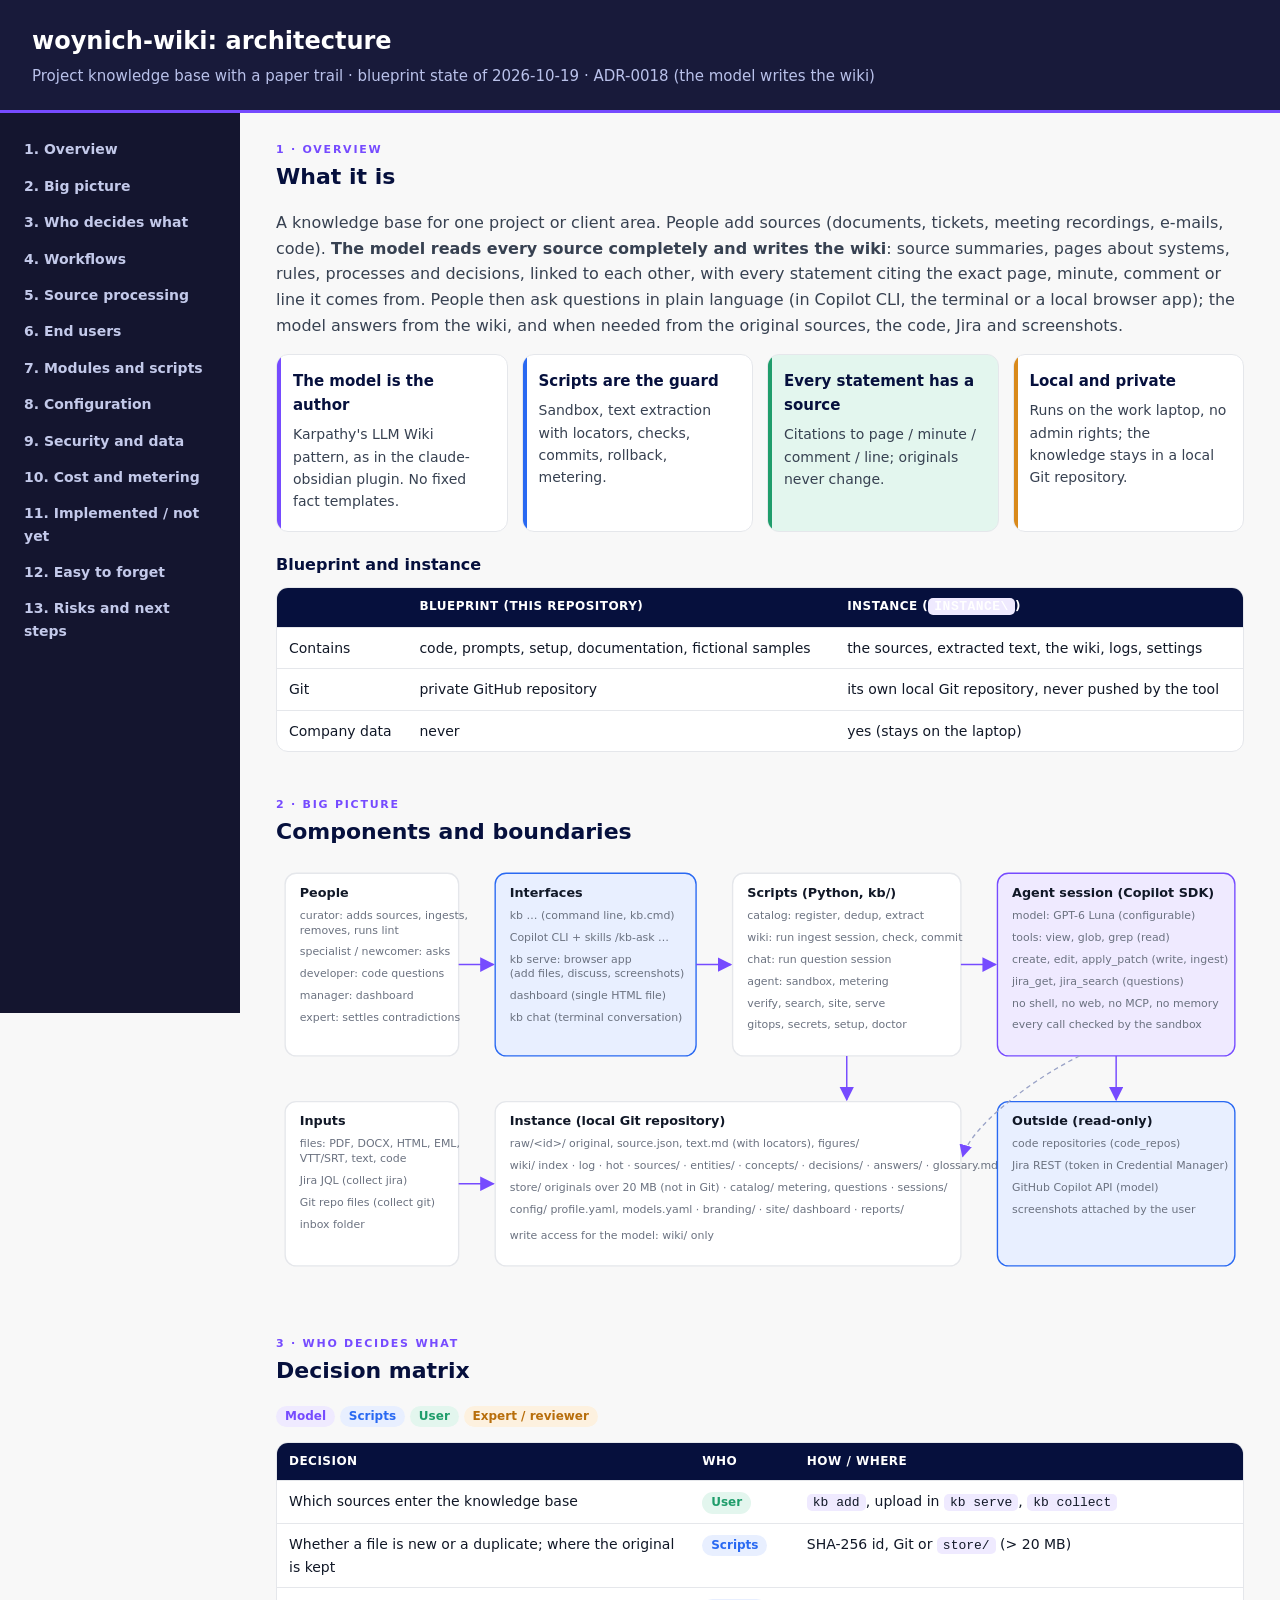
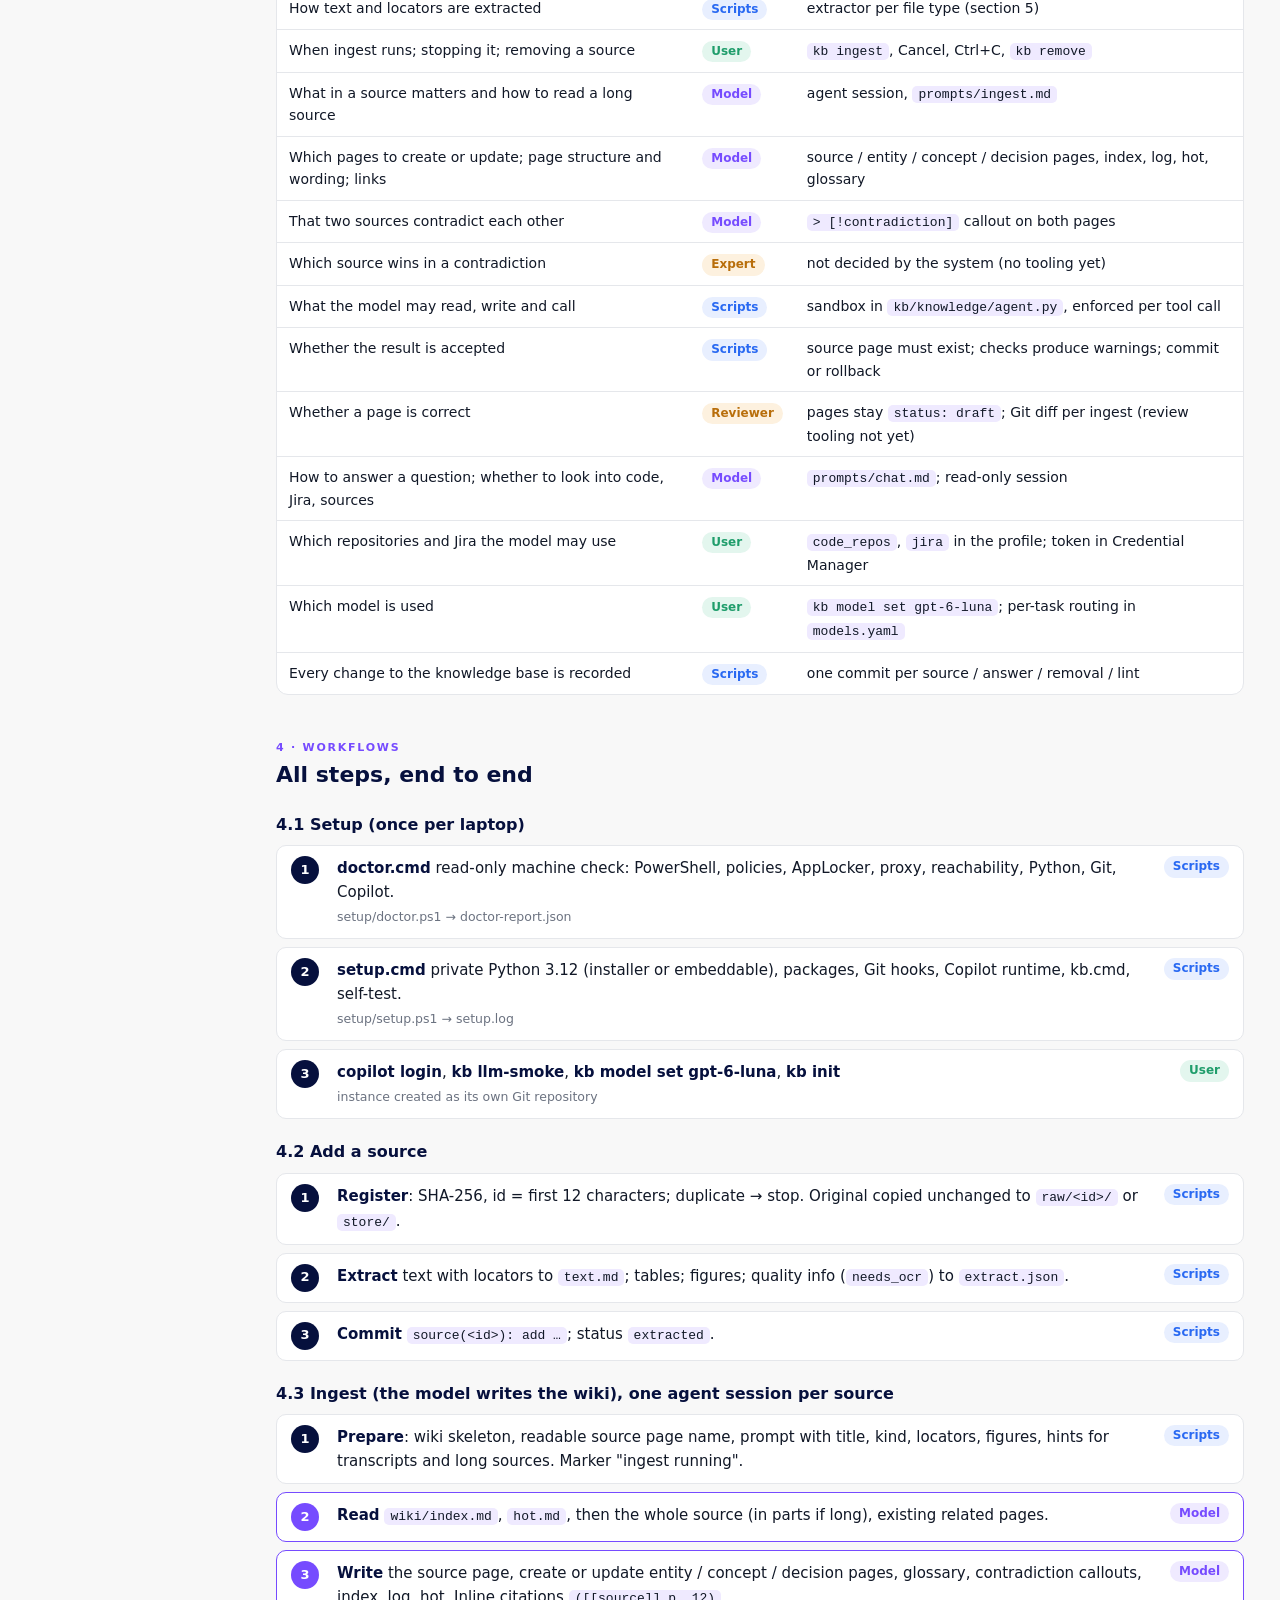
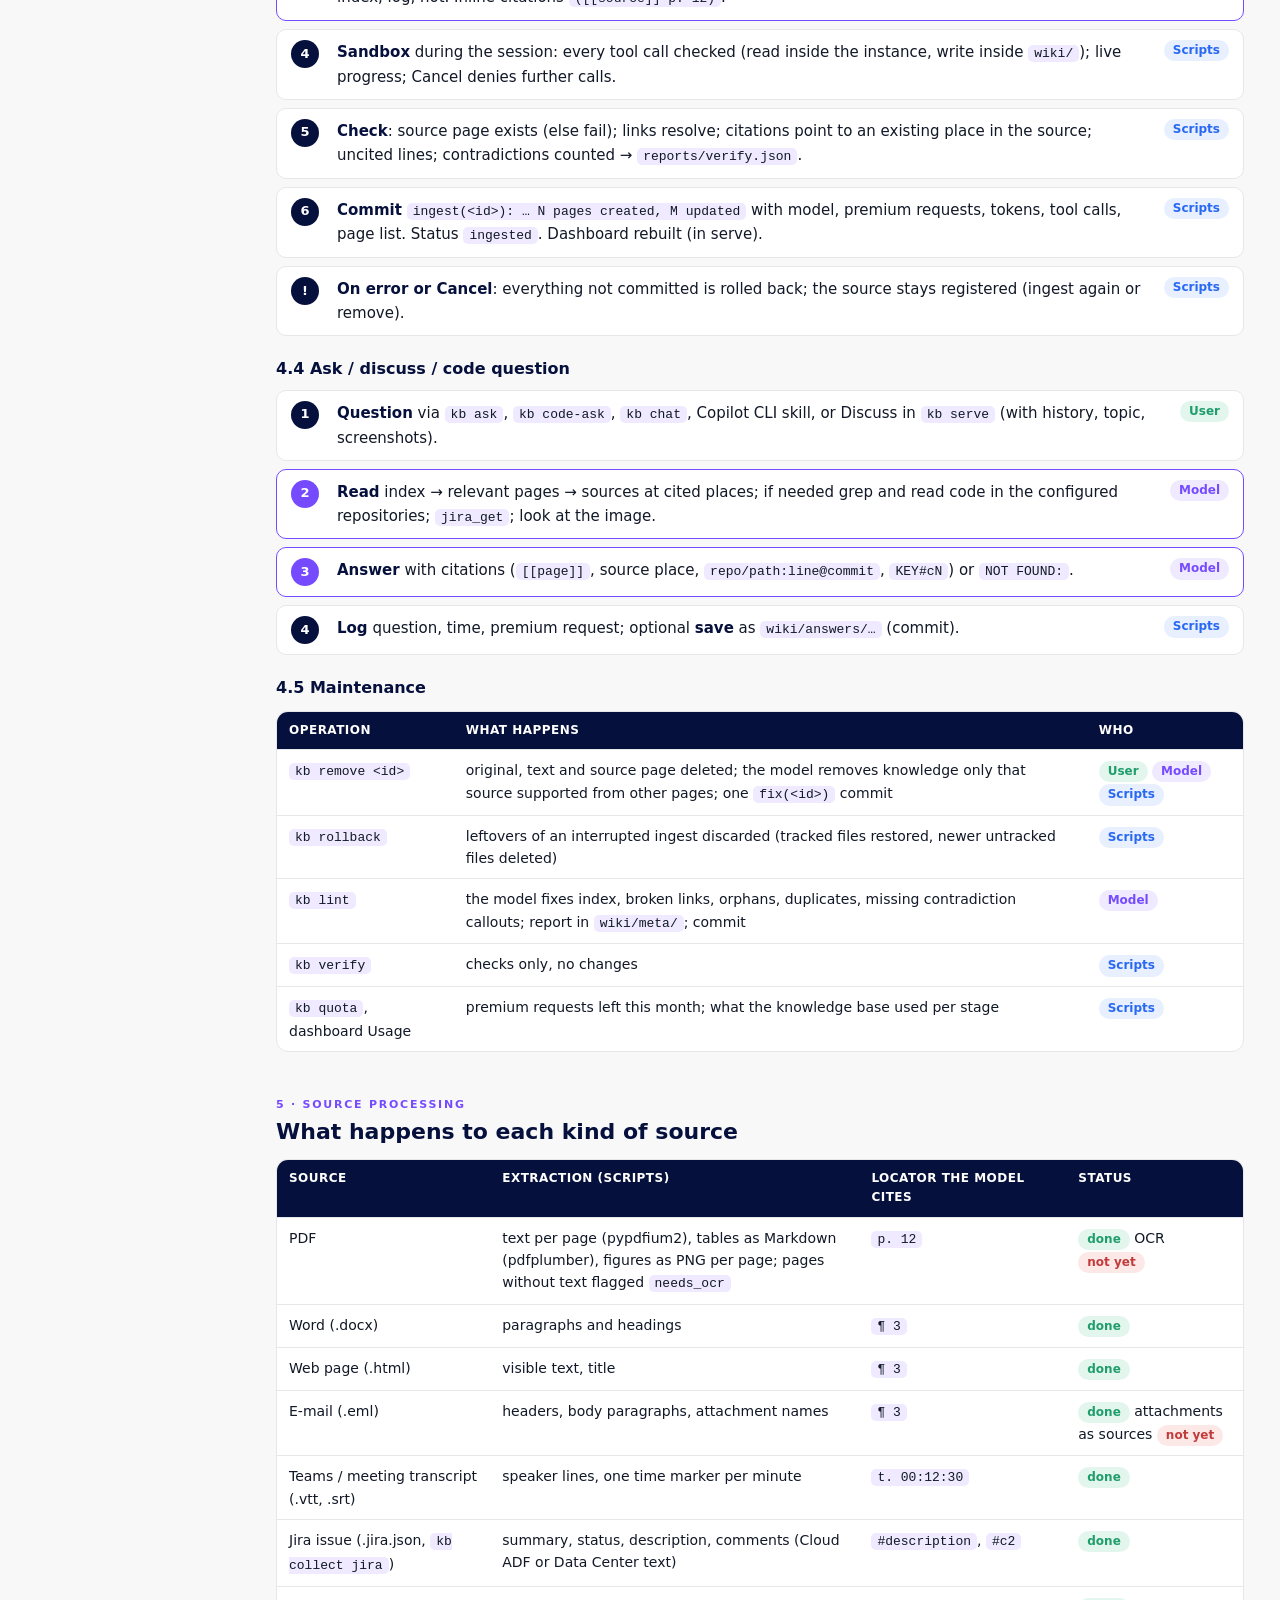
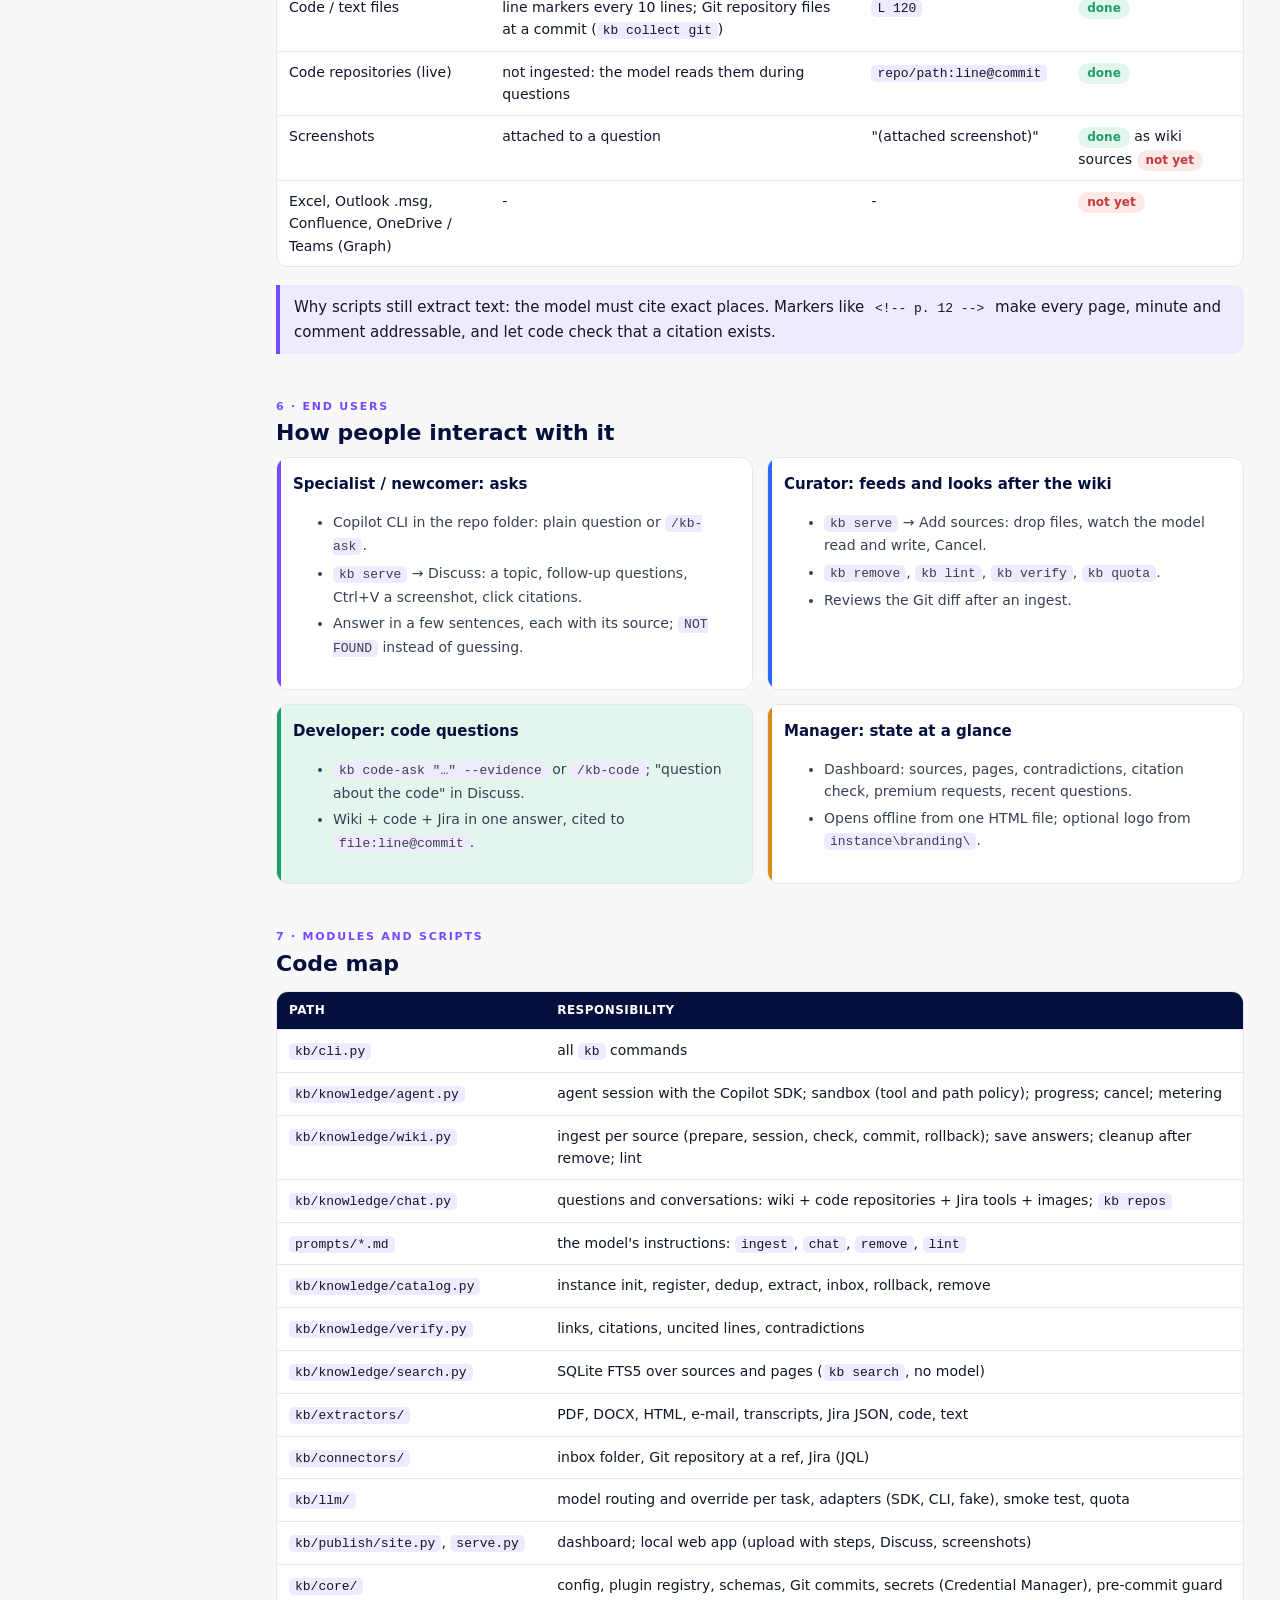
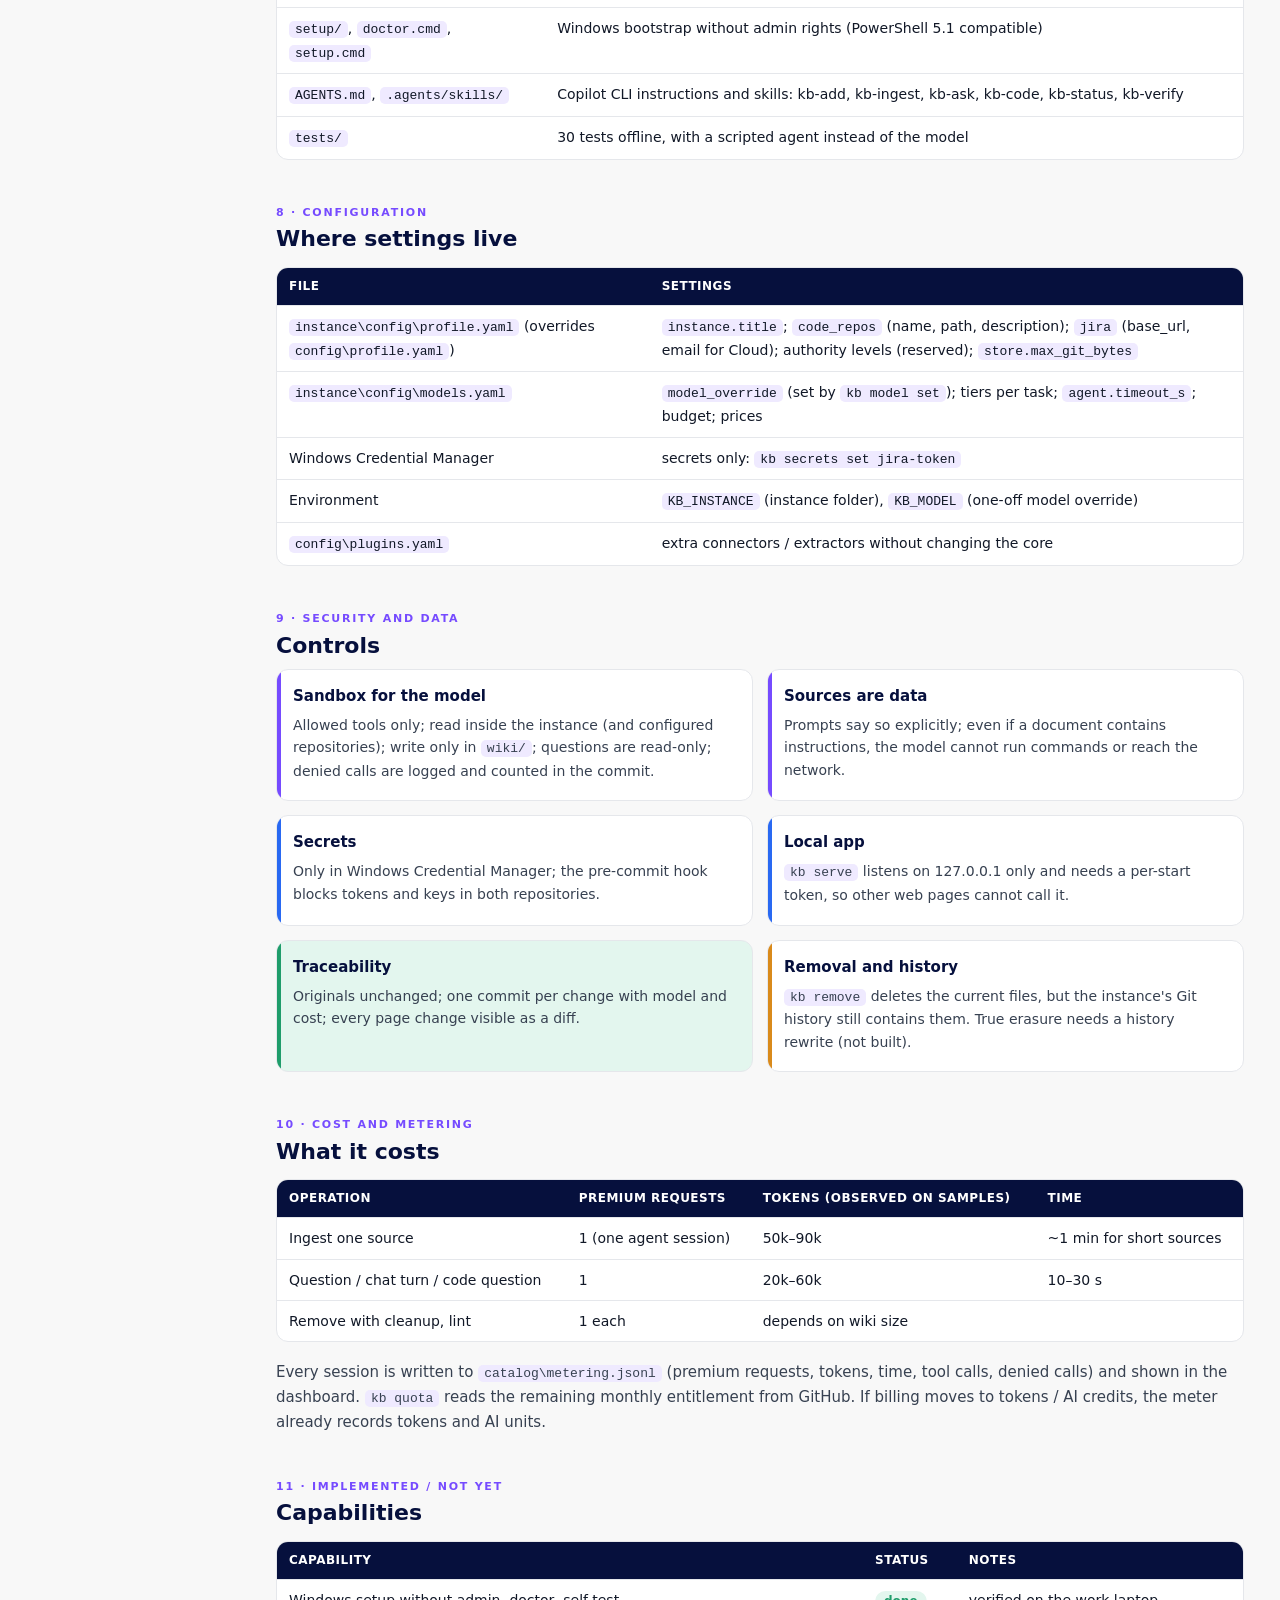
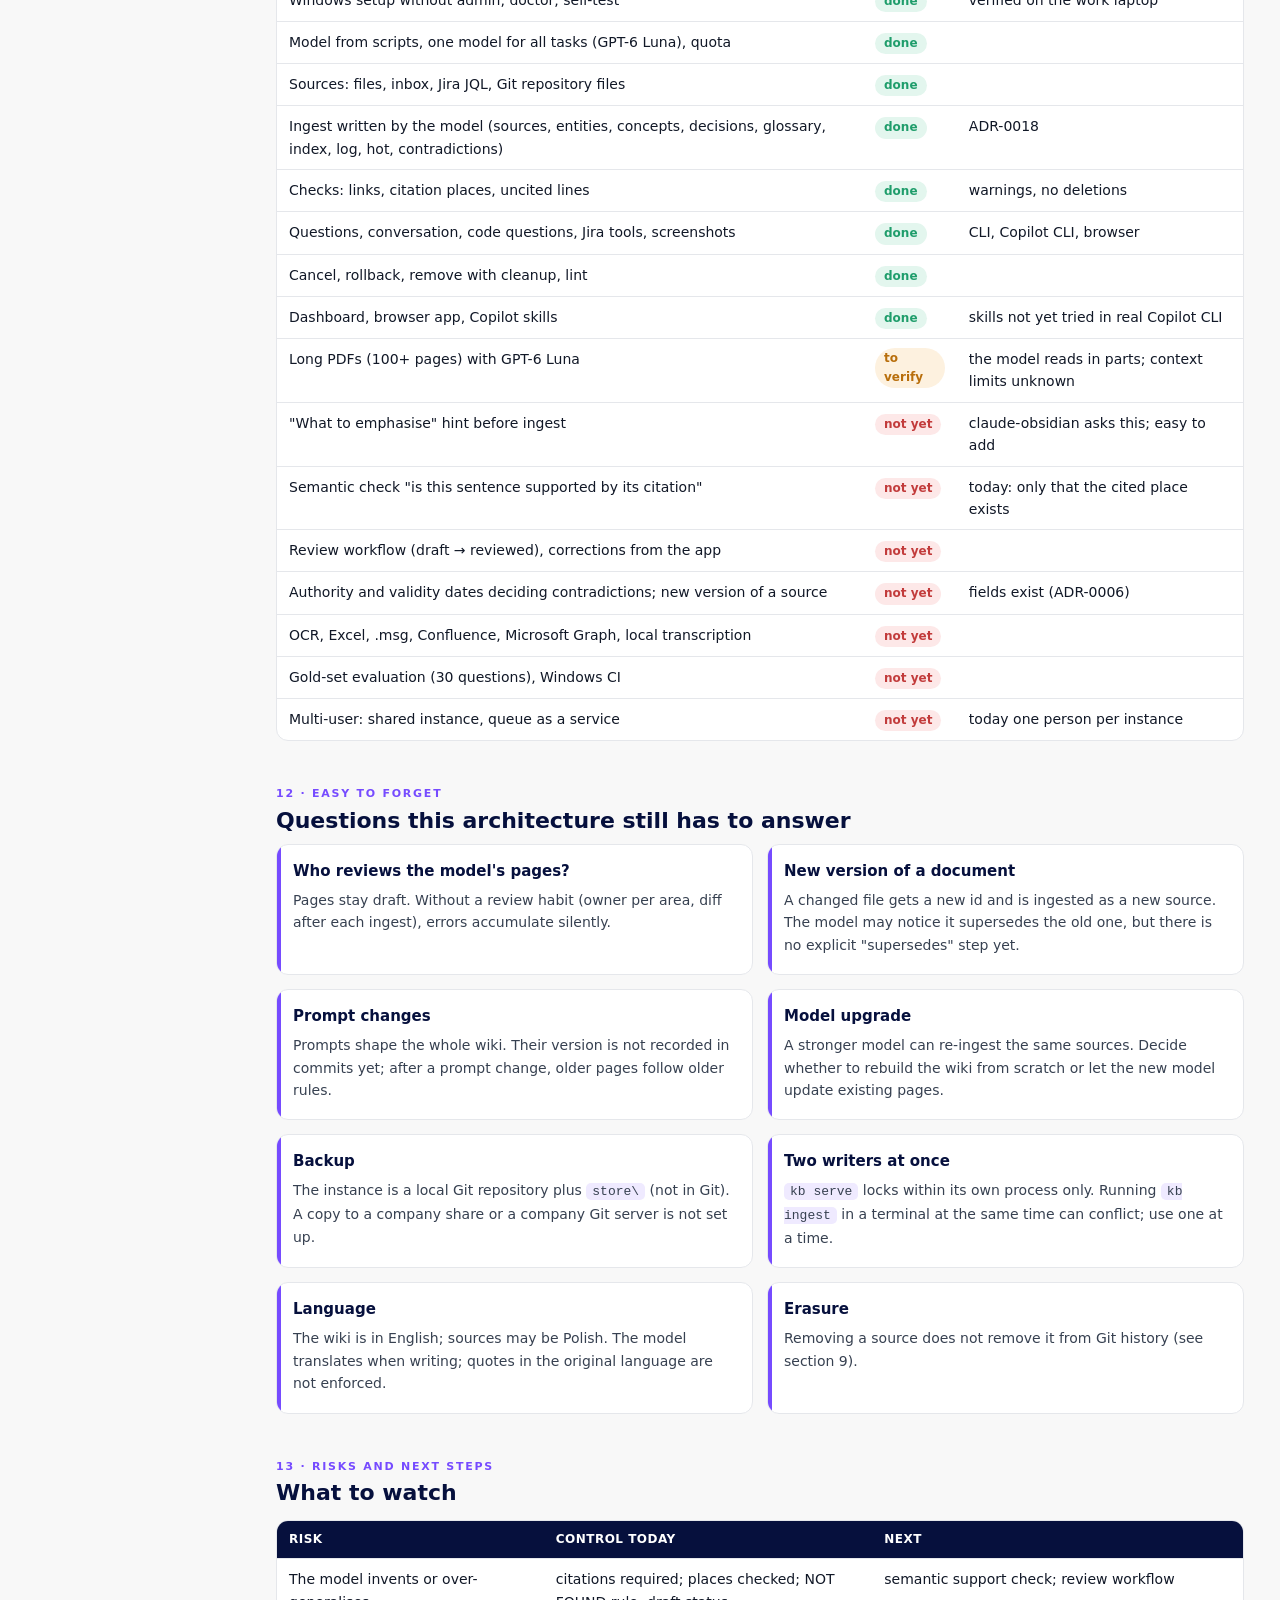
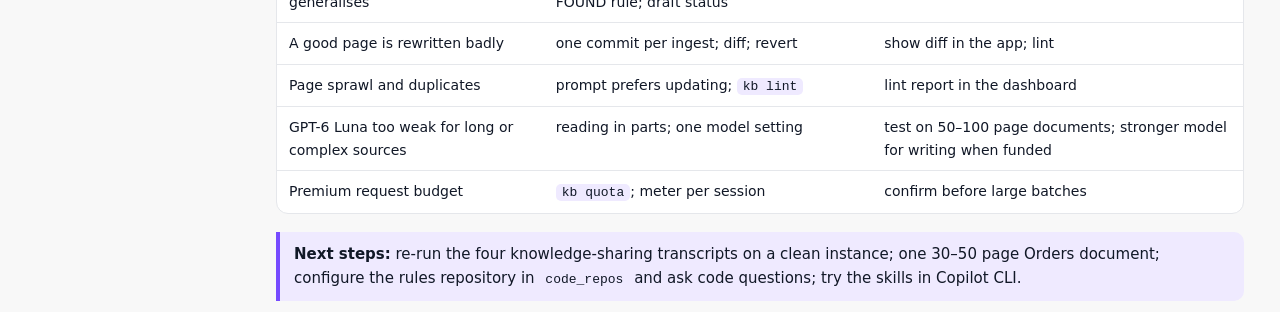
==== docs/architecture.html @ 1004e090 "docs: architecture as HTML (who decides what, workflows, source processing, modules, config, securit" ====
<!doctype html>
<html lang="en">
<head>
<meta charset="utf-8">
<meta name="viewport" content="width=device-width, initial-scale=1">
<title>woynich-wiki architecture</title>
<style>
:root{--navy:#06103d;--navy2:#181a3a;--navy3:#14152f;--blue:#2969f2;--vio:#764bff;--vio-soft:#efeaff;--blue-soft:#e8efff;
  --bg:#f8f8f8;--card:#fff;--ink:#111827;--ink2:#374151;--mute:#6b7280;--line:#e5e7eb;--ok:#1f9d6b;--ok-soft:#e3f6ee;--warn:#b86e0b;--warn-soft:#fdf1df;--bad:#c23b3b;--bad-soft:#fde8e8}
@media (prefers-color-scheme:dark){:root{--bg:#0d0f24;--card:#14152f;--ink:#eef0fa;--ink2:#d6dcf7;--mute:#9aa3c7;--line:#262949;--vio-soft:rgba(118,75,255,.18);--blue-soft:rgba(41,105,242,.18);--ok-soft:rgba(31,157,107,.18);--warn-soft:rgba(217,138,27,.18);--bad-soft:rgba(194,59,59,.2)}}
*{box-sizing:border-box}
body{margin:0;background:var(--bg);color:var(--ink);font:15px/1.6 'Red Hat Display',system-ui,'Segoe UI',sans-serif}
header{background:var(--navy2);color:#fff;padding:22px 32px;border-bottom:3px solid var(--vio)}
header h1{margin:0;font-size:24px;font-weight:800}header p{margin:4px 0 0;color:#b9c1ea}
.wrap{display:grid;grid-template-columns:240px 1fr}
nav{background:var(--navy3);padding:18px 12px;position:sticky;top:0;height:100vh;overflow:auto}
nav a{display:block;color:#c3c9ea;text-decoration:none;padding:7px 12px;border-radius:8px;font-weight:600;font-size:14px}
nav a:hover{background:rgba(255,255,255,.07);color:#fff}
main{padding:28px 36px;max-width:1150px}
section{margin-bottom:44px}
h2{font-size:22px;color:var(--navy);margin:0 0 6px;font-weight:800}
@media (prefers-color-scheme:dark){h2,h3{color:#fff}}
h3{font-size:16px;color:var(--navy);margin:20px 0 8px}
.kicker{font-size:11px;font-weight:700;letter-spacing:.16em;text-transform:uppercase;color:var(--vio)}
p,li{color:var(--ink2)}
.lead{font-size:16px}
table{width:100%;border-collapse:separate;border-spacing:0;background:var(--card);border:1px solid var(--line);border-radius:12px;overflow:hidden;margin:10px 0 18px}
th,td{text-align:left;padding:9px 12px;border-bottom:1px solid var(--line);font-size:14px;vertical-align:top}
th{background:var(--navy);color:#fff;font-size:12px;letter-spacing:.04em;text-transform:uppercase}
tr:last-child td{border-bottom:0}
code{background:var(--vio-soft);padding:1px 6px;border-radius:5px;font-size:13px}
.grid{display:grid;gap:14px}.g2{grid-template-columns:1fr 1fr}.g3{grid-template-columns:repeat(3,1fr)}.g4{grid-template-columns:repeat(4,1fr)}
.card{background:var(--card);border:1px solid var(--line);border-radius:12px;padding:14px 16px;position:relative;overflow:hidden}
.card::before{content:"";position:absolute;left:0;top:0;bottom:0;width:4px;background:var(--vio)}
.card.blue::before{background:var(--blue)}.card.ok::before{background:var(--ok)}.card.warn::before{background:#d98a1b}
.card h4{margin:0 0 6px;font-size:15px;color:var(--navy)}@media (prefers-color-scheme:dark){.card h4{color:#fff}}
.card p,.card li{font-size:14px;margin:4px 0}
.pill{display:inline-block;padding:1px 9px;border-radius:999px;font-size:12px;font-weight:700}
.ok{background:var(--ok-soft);color:var(--ok)}.part{background:var(--warn-soft);color:var(--warn)}.no{background:var(--bad-soft);color:var(--bad)}
.who{display:inline-block;padding:1px 9px;border-radius:999px;font-size:12px;font-weight:700}
.m{background:var(--vio-soft);color:var(--vio)}.s{background:var(--blue-soft);color:var(--blue)}.u{background:var(--ok-soft);color:var(--ok)}.e{background:var(--warn-soft);color:var(--warn)}
.flow{display:flex;flex-direction:column;gap:8px}
.step{display:grid;grid-template-columns:34px 1fr auto;gap:12px;align-items:start;background:var(--card);border:1px solid var(--line);border-radius:10px;padding:10px 14px}
.step .n{width:28px;height:28px;border-radius:50%;background:var(--navy);color:#fff;display:grid;place-items:center;font-weight:800;font-size:13px}
.step.ai .n{background:var(--vio)}.step.ai{border-color:var(--vio)}.step b{color:var(--navy)}@media (prefers-color-scheme:dark){.step b{color:#fff}}
.step small{color:var(--mute)}
svg text{font-family:inherit}
.note{border-left:4px solid var(--vio);background:var(--vio-soft);padding:10px 14px;border-radius:0 10px 10px 0;margin:12px 0}
.warnbox{border-left:4px solid #d98a1b;background:var(--warn-soft);padding:10px 14px;border-radius:0 10px 10px 0;margin:12px 0}
@media (max-width:900px){.wrap{grid-template-columns:1fr}nav{position:static;height:auto;display:flex;flex-wrap:wrap}.g2,.g3,.g4{grid-template-columns:1fr}main{padding:20px 16px}}
</style>
</head>
<body>
<header><h1>woynich-wiki: architecture</h1><p>Project knowledge base with a paper trail · blueprint state of 2026-10-19 · ADR-0018 (the model writes the wiki)</p></header>
<div class="wrap">
<nav>
<a href="#overview">1. Overview</a><a href="#picture">2. Big picture</a><a href="#decisions">3. Who decides what</a>
<a href="#workflows">4. Workflows</a><a href="#sources">5. Source processing</a><a href="#users">6. End users</a>
<a href="#modules">7. Modules and scripts</a><a href="#config">8. Configuration</a><a href="#security">9. Security and data</a>
<a href="#cost">10. Cost and metering</a><a href="#status">11. Implemented / not yet</a><a href="#forgotten">12. Easy to forget</a>
<a href="#risks">13. Risks and next steps</a>
</nav>
<main>

<section id="overview">
<div class="kicker">1 · Overview</div>
<h2>What it is</h2>
<p class="lead">A knowledge base for one project or client area. People add sources (documents, tickets, meeting
recordings, e-mails, code). <b>The model reads every source completely and writes the wiki</b>: source summaries,
pages about systems, rules, processes and decisions, linked to each other, with every statement citing the exact page,
minute, comment or line it comes from. People then ask questions in plain language (in Copilot CLI, the terminal or a
local browser app); the model answers from the wiki, and when needed from the original sources, the code, Jira and
screenshots.</p>
<div class="grid g4">
<div class="card"><h4>The model is the author</h4><p>Karpathy's LLM Wiki pattern, as in the claude-obsidian plugin. No fixed fact templates.</p></div>
<div class="card blue"><h4>Scripts are the guard</h4><p>Sandbox, text extraction with locators, checks, commits, rollback, metering.</p></div>
<div class="card ok"><h4>Every statement has a source</h4><p>Citations to page / minute / comment / line; originals never change.</p></div>
<div class="card warn"><h4>Local and private</h4><p>Runs on the work laptop, no admin rights; the knowledge stays in a local Git repository.</p></div>
</div>
<h3>Blueprint and instance</h3>
<table><tr><th></th><th>Blueprint (this repository)</th><th>Instance (<code>instance\</code>)</th></tr>
<tr><td>Contains</td><td>code, prompts, setup, documentation, fictional samples</td><td>the sources, extracted text, the wiki, logs, settings</td></tr>
<tr><td>Git</td><td>private GitHub repository</td><td>its own local Git repository, never pushed by the tool</td></tr>
<tr><td>Company data</td><td>never</td><td>yes (stays on the laptop)</td></tr></table>
</section>

<section id="picture">
<div class="kicker">2 · Big picture</div>
<h2>Components and boundaries</h2>
<svg viewBox="0 0 1060 470" width="100%" role="img" aria-label="Architecture diagram">
<defs><marker id="ar" markerWidth="10" markerHeight="10" refX="9" refY="5" orient="auto"><path d="M0,0 L10,5 L0,10 z" fill="#764bff"/></marker></defs>
<style>.bx{fill:var(--card);stroke:var(--line);stroke-width:1.5}.hd{font-weight:800;font-size:14px;fill:var(--ink)}.tx{font-size:12px;fill:var(--mute)}
.vb{fill:var(--vio-soft);stroke:#764bff;stroke-width:1.5}.nb{fill:var(--blue-soft);stroke:#2969f2;stroke-width:1.5}.ln{stroke:#764bff;stroke-width:1.6;fill:none;marker-end:url(#ar)}.dl{stroke:#9aa3c7;stroke-width:1.4;stroke-dasharray:5 4;fill:none;marker-end:url(#ar)}</style>
<rect class="bx" x="10" y="20" width="190" height="200" rx="12"/><text class="hd" x="26" y="46">People</text>
<text class="tx" x="26" y="70">curator: adds sources, ingests,</text><text class="tx" x="26" y="86">removes, runs lint</text>
<text class="tx" x="26" y="110">specialist / newcomer: asks</text><text class="tx" x="26" y="134">developer: code questions</text>
<text class="tx" x="26" y="158">manager: dashboard</text><text class="tx" x="26" y="182">expert: settles contradictions</text>
<rect class="nb" x="240" y="20" width="220" height="200" rx="12"/><text class="hd" x="256" y="46">Interfaces</text>
<text class="tx" x="256" y="70">kb … (command line, kb.cmd)</text><text class="tx" x="256" y="94">Copilot CLI + skills /kb-ask …</text>
<text class="tx" x="256" y="118">kb serve: browser app</text><text class="tx" x="256" y="134">  (add files, discuss, screenshots)</text>
<text class="tx" x="256" y="158">dashboard (single HTML file)</text><text class="tx" x="256" y="182">kb chat (terminal conversation)</text>
<rect class="bx" x="500" y="20" width="250" height="200" rx="12"/><text class="hd" x="516" y="46">Scripts (Python, kb/)</text>
<text class="tx" x="516" y="70">catalog: register, dedup, extract</text><text class="tx" x="516" y="94">wiki: run ingest session, check, commit</text>
<text class="tx" x="516" y="118">chat: run question session</text><text class="tx" x="516" y="142">agent: sandbox, metering</text>
<text class="tx" x="516" y="166">verify, search, site, serve</text><text class="tx" x="516" y="190">gitops, secrets, setup, doctor</text>
<rect class="vb" x="790" y="20" width="260" height="200" rx="12"/><text class="hd" x="806" y="46">Agent session (Copilot SDK)</text>
<text class="tx" x="806" y="70">model: GPT-6 Luna (configurable)</text><text class="tx" x="806" y="94">tools: view, glob, grep (read)</text>
<text class="tx" x="806" y="118">create, edit, apply_patch (write, ingest)</text><text class="tx" x="806" y="142">jira_get, jira_search (questions)</text>
<text class="tx" x="806" y="166">no shell, no web, no MCP, no memory</text><text class="tx" x="806" y="190">every call checked by the sandbox</text>
<rect class="bx" x="240" y="270" width="510" height="180" rx="12"/><text class="hd" x="256" y="296">Instance (local Git repository)</text>
<text class="tx" x="256" y="320">raw/&lt;id&gt;/ original, source.json, text.md (with locators), figures/</text>
<text class="tx" x="256" y="344">wiki/ index · log · hot · sources/ · entities/ · concepts/ · decisions/ · answers/ · glossary.md</text>
<text class="tx" x="256" y="368">store/ originals over 20 MB (not in Git) · catalog/ metering, questions · sessions/</text>
<text class="tx" x="256" y="392">config/ profile.yaml, models.yaml · branding/ · site/ dashboard · reports/</text>
<text class="tx" x="256" y="420">write access for the model: wiki/ only</text>
<rect class="nb" x="790" y="270" width="260" height="180" rx="12"/><text class="hd" x="806" y="296">Outside (read-only)</text>
<text class="tx" x="806" y="320">code repositories (code_repos)</text><text class="tx" x="806" y="344">Jira REST (token in Credential Manager)</text>
<text class="tx" x="806" y="368">GitHub Copilot API (model)</text><text class="tx" x="806" y="392">screenshots attached by the user</text>
<rect class="bx" x="10" y="270" width="190" height="180" rx="12"/><text class="hd" x="26" y="296">Inputs</text>
<text class="tx" x="26" y="320">files: PDF, DOCX, HTML, EML,</text><text class="tx" x="26" y="336">VTT/SRT, text, code</text>
<text class="tx" x="26" y="360">Jira JQL (collect jira)</text><text class="tx" x="26" y="384">Git repo files (collect git)</text>
<text class="tx" x="26" y="408">inbox folder</text>
<path class="ln" d="M200 120 H238"/><path class="ln" d="M460 120 H498"/><path class="ln" d="M750 120 H788"/>
<path class="ln" d="M625 220 V268"/><path class="ln" d="M920 220 V268"/><path class="dl" d="M880 220 C 820 250, 760 300, 752 330"/>
<path class="ln" d="M200 360 H238"/>
</svg>
</section>

<section id="decisions">
<div class="kicker">3 · Who decides what</div>
<h2>Decision matrix</h2>
<p><span class="who m">Model</span> <span class="who s">Scripts</span> <span class="who u">User</span> <span class="who e">Expert / reviewer</span></p>
<table><tr><th>Decision</th><th>Who</th><th>How / where</th></tr>
<tr><td>Which sources enter the knowledge base</td><td><span class="who u">User</span></td><td><code>kb add</code>, upload in <code>kb serve</code>, <code>kb collect</code></td></tr>
<tr><td>Whether a file is new or a duplicate; where the original is kept</td><td><span class="who s">Scripts</span></td><td>SHA-256 id, Git or <code>store/</code> (&gt; 20 MB)</td></tr>
<tr><td>How text and locators are extracted</td><td><span class="who s">Scripts</span></td><td>extractor per file type (section 5)</td></tr>
<tr><td>When ingest runs; stopping it; removing a source</td><td><span class="who u">User</span></td><td><code>kb ingest</code>, Cancel, Ctrl+C, <code>kb remove</code></td></tr>
<tr><td>What in a source matters and how to read a long source</td><td><span class="who m">Model</span></td><td>agent session, <code>prompts/ingest.md</code></td></tr>
<tr><td>Which pages to create or update; page structure and wording; links</td><td><span class="who m">Model</span></td><td>source / entity / concept / decision pages, index, log, hot, glossary</td></tr>
<tr><td>That two sources contradict each other</td><td><span class="who m">Model</span></td><td><code>&gt; [!contradiction]</code> callout on both pages</td></tr>
<tr><td>Which source wins in a contradiction</td><td><span class="who e">Expert</span></td><td>not decided by the system (no tooling yet)</td></tr>
<tr><td>What the model may read, write and call</td><td><span class="who s">Scripts</span></td><td>sandbox in <code>kb/knowledge/agent.py</code>, enforced per tool call</td></tr>
<tr><td>Whether the result is accepted</td><td><span class="who s">Scripts</span></td><td>source page must exist; checks produce warnings; commit or rollback</td></tr>
<tr><td>Whether a page is correct</td><td><span class="who e">Reviewer</span></td><td>pages stay <code>status: draft</code>; Git diff per ingest (review tooling not yet)</td></tr>
<tr><td>How to answer a question; whether to look into code, Jira, sources</td><td><span class="who m">Model</span></td><td><code>prompts/chat.md</code>; read-only session</td></tr>
<tr><td>Which repositories and Jira the model may use</td><td><span class="who u">User</span></td><td><code>code_repos</code>, <code>jira</code> in the profile; token in Credential Manager</td></tr>
<tr><td>Which model is used</td><td><span class="who u">User</span></td><td><code>kb model set gpt-6-luna</code>; per-task routing in <code>models.yaml</code></td></tr>
<tr><td>Every change to the knowledge base is recorded</td><td><span class="who s">Scripts</span></td><td>one commit per source / answer / removal / lint</td></tr>
</table>
</section>

<section id="workflows">
<div class="kicker">4 · Workflows</div>
<h2>All steps, end to end</h2>
<h3>4.1 Setup (once per laptop)</h3>
<div class="flow">
<div class="step"><span class="n">1</span><div><b>doctor.cmd</b> read-only machine check: PowerShell, policies, AppLocker, proxy, reachability, Python, Git, Copilot.<br><small>setup/doctor.ps1 → doctor-report.json</small></div><span class="who s">Scripts</span></div>
<div class="step"><span class="n">2</span><div><b>setup.cmd</b> private Python 3.12 (installer or embeddable), packages, Git hooks, Copilot runtime, kb.cmd, self-test.<br><small>setup/setup.ps1 → setup.log</small></div><span class="who s">Scripts</span></div>
<div class="step"><span class="n">3</span><div><b>copilot login</b>, <b>kb llm-smoke</b>, <b>kb model set gpt-6-luna</b>, <b>kb init</b><br><small>instance created as its own Git repository</small></div><span class="who u">User</span></div>
</div>
<h3>4.2 Add a source</h3>
<div class="flow">
<div class="step"><span class="n">1</span><div><b>Register</b>: SHA-256, id = first 12 characters; duplicate → stop. Original copied unchanged to <code>raw/&lt;id&gt;/</code> or <code>store/</code>.</div><span class="who s">Scripts</span></div>
<div class="step"><span class="n">2</span><div><b>Extract</b> text with locators to <code>text.md</code>; tables; figures; quality info (<code>needs_ocr</code>) to <code>extract.json</code>.</div><span class="who s">Scripts</span></div>
<div class="step"><span class="n">3</span><div><b>Commit</b> <code>source(&lt;id&gt;): add …</code>; status <code>extracted</code>.</div><span class="who s">Scripts</span></div>
</div>
<h3>4.3 Ingest (the model writes the wiki), one agent session per source</h3>
<div class="flow">
<div class="step"><span class="n">1</span><div><b>Prepare</b>: wiki skeleton, readable source page name, prompt with title, kind, locators, figures, hints for transcripts and long sources. Marker "ingest running".</div><span class="who s">Scripts</span></div>
<div class="step ai"><span class="n">2</span><div><b>Read</b> <code>wiki/index.md</code>, <code>hot.md</code>, then the whole source (in parts if long), existing related pages.</div><span class="who m">Model</span></div>
<div class="step ai"><span class="n">3</span><div><b>Write</b> the source page, create or update entity / concept / decision pages, glossary, contradiction callouts, index, log, hot. Inline citations <code>([[source]] p. 12)</code>.</div><span class="who m">Model</span></div>
<div class="step"><span class="n">4</span><div><b>Sandbox</b> during the session: every tool call checked (read inside the instance, write inside <code>wiki/</code>); live progress; Cancel denies further calls.</div><span class="who s">Scripts</span></div>
<div class="step"><span class="n">5</span><div><b>Check</b>: source page exists (else fail); links resolve; citations point to an existing place in the source; uncited lines; contradictions counted → <code>reports/verify.json</code>.</div><span class="who s">Scripts</span></div>
<div class="step"><span class="n">6</span><div><b>Commit</b> <code>ingest(&lt;id&gt;): … N pages created, M updated</code> with model, premium requests, tokens, tool calls, page list. Status <code>ingested</code>. Dashboard rebuilt (in serve).</div><span class="who s">Scripts</span></div>
<div class="step"><span class="n">!</span><div><b>On error or Cancel</b>: everything not committed is rolled back; the source stays registered (ingest again or remove).</div><span class="who s">Scripts</span></div>
</div>
<h3>4.4 Ask / discuss / code question</h3>
<div class="flow">
<div class="step"><span class="n">1</span><div><b>Question</b> via <code>kb ask</code>, <code>kb code-ask</code>, <code>kb chat</code>, Copilot CLI skill, or Discuss in <code>kb serve</code> (with history, topic, screenshots).</div><span class="who u">User</span></div>
<div class="step ai"><span class="n">2</span><div><b>Read</b> index → relevant pages → sources at cited places; if needed grep and read code in the configured repositories; <code>jira_get</code>; look at the image.</div><span class="who m">Model</span></div>
<div class="step ai"><span class="n">3</span><div><b>Answer</b> with citations (<code>[[page]]</code>, source place, <code>repo/path:line@commit</code>, <code>KEY#cN</code>) or <code>NOT FOUND:</code>.</div><span class="who m">Model</span></div>
<div class="step"><span class="n">4</span><div><b>Log</b> question, time, premium request; optional <b>save</b> as <code>wiki/answers/…</code> (commit).</div><span class="who s">Scripts</span></div>
</div>
<h3>4.5 Maintenance</h3>
<table><tr><th>Operation</th><th>What happens</th><th>Who</th></tr>
<tr><td><code>kb remove &lt;id&gt;</code></td><td>original, text and source page deleted; the model removes knowledge only that source supported from other pages; one <code>fix(&lt;id&gt;)</code> commit</td><td><span class="who u">User</span> <span class="who m">Model</span> <span class="who s">Scripts</span></td></tr>
<tr><td><code>kb rollback</code></td><td>leftovers of an interrupted ingest discarded (tracked files restored, newer untracked files deleted)</td><td><span class="who s">Scripts</span></td></tr>
<tr><td><code>kb lint</code></td><td>the model fixes index, broken links, orphans, duplicates, missing contradiction callouts; report in <code>wiki/meta/</code>; commit</td><td><span class="who m">Model</span></td></tr>
<tr><td><code>kb verify</code></td><td>checks only, no changes</td><td><span class="who s">Scripts</span></td></tr>
<tr><td><code>kb quota</code>, dashboard Usage</td><td>premium requests left this month; what the knowledge base used per stage</td><td><span class="who s">Scripts</span></td></tr></table>
</section>

<section id="sources">
<div class="kicker">5 · Source processing</div>
<h2>What happens to each kind of source</h2>
<table><tr><th>Source</th><th>Extraction (scripts)</th><th>Locator the model cites</th><th>Status</th></tr>
<tr><td>PDF</td><td>text per page (pypdfium2), tables as Markdown (pdfplumber), figures as PNG per page; pages without text flagged <code>needs_ocr</code></td><td><code>p. 12</code></td><td><span class="pill ok">done</span> OCR <span class="pill no">not yet</span></td></tr>
<tr><td>Word (.docx)</td><td>paragraphs and headings</td><td><code>¶ 3</code></td><td><span class="pill ok">done</span></td></tr>
<tr><td>Web page (.html)</td><td>visible text, title</td><td><code>¶ 3</code></td><td><span class="pill ok">done</span></td></tr>
<tr><td>E-mail (.eml)</td><td>headers, body paragraphs, attachment names</td><td><code>¶ 3</code></td><td><span class="pill ok">done</span> attachments as sources <span class="pill no">not yet</span></td></tr>
<tr><td>Teams / meeting transcript (.vtt, .srt)</td><td>speaker lines, one time marker per minute</td><td><code>t. 00:12:30</code></td><td><span class="pill ok">done</span></td></tr>
<tr><td>Jira issue (.jira.json, <code>kb collect jira</code>)</td><td>summary, status, description, comments (Cloud ADF or Data Center text)</td><td><code>#description</code>, <code>#c2</code></td><td><span class="pill ok">done</span></td></tr>
<tr><td>Code / text files</td><td>line markers every 10 lines; Git repository files at a commit (<code>kb collect git</code>)</td><td><code>L 120</code></td><td><span class="pill ok">done</span></td></tr>
<tr><td>Code repositories (live)</td><td>not ingested: the model reads them during questions</td><td><code>repo/path:line@commit</code></td><td><span class="pill ok">done</span></td></tr>
<tr><td>Screenshots</td><td>attached to a question</td><td>"(attached screenshot)"</td><td><span class="pill ok">done</span> as wiki sources <span class="pill no">not yet</span></td></tr>
<tr><td>Excel, Outlook .msg, Confluence, OneDrive / Teams (Graph)</td><td>-</td><td>-</td><td><span class="pill no">not yet</span></td></tr></table>
<div class="note">Why scripts still extract text: the model must cite exact places. Markers like <code>&lt;!-- p. 12 --&gt;</code> make every page, minute and comment addressable, and let code check that a citation exists.</div>
</section>

<section id="users">
<div class="kicker">6 · End users</div>
<h2>How people interact with it</h2>
<div class="grid g2">
<div class="card"><h4>Specialist / newcomer: asks</h4><ul><li>Copilot CLI in the repo folder: plain question or <code>/kb-ask</code>.</li><li><code>kb serve</code> → Discuss: a topic, follow-up questions, Ctrl+V a screenshot, click citations.</li><li>Answer in a few sentences, each with its source; <code>NOT FOUND</code> instead of guessing.</li></ul></div>
<div class="card blue"><h4>Curator: feeds and looks after the wiki</h4><ul><li><code>kb serve</code> → Add sources: drop files, watch the model read and write, Cancel.</li><li><code>kb remove</code>, <code>kb lint</code>, <code>kb verify</code>, <code>kb quota</code>.</li><li>Reviews the Git diff after an ingest.</li></ul></div>
<div class="card ok"><h4>Developer: code questions</h4><ul><li><code>kb code-ask "…" --evidence</code> or <code>/kb-code</code>; "question about the code" in Discuss.</li><li>Wiki + code + Jira in one answer, cited to <code>file:line@commit</code>.</li></ul></div>
<div class="card warn"><h4>Manager: state at a glance</h4><ul><li>Dashboard: sources, pages, contradictions, citation check, premium requests, recent questions.</li><li>Opens offline from one HTML file; optional logo from <code>instance\branding\</code>.</li></ul></div>
</div>
</section>

<section id="modules">
<div class="kicker">7 · Modules and scripts</div>
<h2>Code map</h2>
<table><tr><th>Path</th><th>Responsibility</th></tr>
<tr><td><code>kb/cli.py</code></td><td>all <code>kb</code> commands</td></tr>
<tr><td><code>kb/knowledge/agent.py</code></td><td>agent session with the Copilot SDK; sandbox (tool and path policy); progress; cancel; metering</td></tr>
<tr><td><code>kb/knowledge/wiki.py</code></td><td>ingest per source (prepare, session, check, commit, rollback); save answers; cleanup after remove; lint</td></tr>
<tr><td><code>kb/knowledge/chat.py</code></td><td>questions and conversations: wiki + code repositories + Jira tools + images; <code>kb repos</code></td></tr>
<tr><td><code>prompts/*.md</code></td><td>the model's instructions: <code>ingest</code>, <code>chat</code>, <code>remove</code>, <code>lint</code></td></tr>
<tr><td><code>kb/knowledge/catalog.py</code></td><td>instance init, register, dedup, extract, inbox, rollback, remove</td></tr>
<tr><td><code>kb/knowledge/verify.py</code></td><td>links, citations, uncited lines, contradictions</td></tr>
<tr><td><code>kb/knowledge/search.py</code></td><td>SQLite FTS5 over sources and pages (<code>kb search</code>, no model)</td></tr>
<tr><td><code>kb/extractors/</code></td><td>PDF, DOCX, HTML, e-mail, transcripts, Jira JSON, code, text</td></tr>
<tr><td><code>kb/connectors/</code></td><td>inbox folder, Git repository at a ref, Jira (JQL)</td></tr>
<tr><td><code>kb/llm/</code></td><td>model routing and override per task, adapters (SDK, CLI, fake), smoke test, quota</td></tr>
<tr><td><code>kb/publish/site.py</code>, <code>serve.py</code></td><td>dashboard; local web app (upload with steps, Discuss, screenshots)</td></tr>
<tr><td><code>kb/core/</code></td><td>config, plugin registry, schemas, Git commits, secrets (Credential Manager), pre-commit guard</td></tr>
<tr><td><code>setup/</code>, <code>doctor.cmd</code>, <code>setup.cmd</code></td><td>Windows bootstrap without admin rights (PowerShell 5.1 compatible)</td></tr>
<tr><td><code>AGENTS.md</code>, <code>.agents/skills/</code></td><td>Copilot CLI instructions and skills: kb-add, kb-ingest, kb-ask, kb-code, kb-status, kb-verify</td></tr>
<tr><td><code>tests/</code></td><td>30 tests offline, with a scripted agent instead of the model</td></tr></table>
</section>

<section id="config">
<div class="kicker">8 · Configuration</div>
<h2>Where settings live</h2>
<table><tr><th>File</th><th>Settings</th></tr>
<tr><td><code>instance\config\profile.yaml</code> (overrides <code>config\profile.yaml</code>)</td><td><code>instance.title</code>; <code>code_repos</code> (name, path, description); <code>jira</code> (base_url, email for Cloud); authority levels (reserved); <code>store.max_git_bytes</code></td></tr>
<tr><td><code>instance\config\models.yaml</code></td><td><code>model_override</code> (set by <code>kb model set</code>); tiers per task; <code>agent.timeout_s</code>; budget; prices</td></tr>
<tr><td>Windows Credential Manager</td><td>secrets only: <code>kb secrets set jira-token</code></td></tr>
<tr><td>Environment</td><td><code>KB_INSTANCE</code> (instance folder), <code>KB_MODEL</code> (one-off model override)</td></tr>
<tr><td><code>config\plugins.yaml</code></td><td>extra connectors / extractors without changing the core</td></tr></table>
</section>

<section id="security">
<div class="kicker">9 · Security and data</div>
<h2>Controls</h2>
<div class="grid g2">
<div class="card"><h4>Sandbox for the model</h4><p>Allowed tools only; read inside the instance (and configured repositories); write only in <code>wiki/</code>; questions are read-only; denied calls are logged and counted in the commit.</p></div>
<div class="card"><h4>Sources are data</h4><p>Prompts say so explicitly; even if a document contains instructions, the model cannot run commands or reach the network.</p></div>
<div class="card blue"><h4>Secrets</h4><p>Only in Windows Credential Manager; the pre-commit hook blocks tokens and keys in both repositories.</p></div>
<div class="card blue"><h4>Local app</h4><p><code>kb serve</code> listens on 127.0.0.1 only and needs a per-start token, so other web pages cannot call it.</p></div>
<div class="card ok"><h4>Traceability</h4><p>Originals unchanged; one commit per change with model and cost; every page change visible as a diff.</p></div>
<div class="card warn"><h4>Removal and history</h4><p><code>kb remove</code> deletes the current files, but the instance's Git history still contains them. True erasure needs a history rewrite (not built).</p></div>
</div>
</section>

<section id="cost">
<div class="kicker">10 · Cost and metering</div>
<h2>What it costs</h2>
<table><tr><th>Operation</th><th>Premium requests</th><th>Tokens (observed on samples)</th><th>Time</th></tr>
<tr><td>Ingest one source</td><td>1 (one agent session)</td><td>50k–90k</td><td>~1 min for short sources</td></tr>
<tr><td>Question / chat turn / code question</td><td>1</td><td>20k–60k</td><td>10–30 s</td></tr>
<tr><td>Remove with cleanup, lint</td><td>1 each</td><td>depends on wiki size</td><td></td></tr></table>
<p>Every session is written to <code>catalog\metering.jsonl</code> (premium requests, tokens, time, tool calls, denied calls) and shown in the dashboard. <code>kb quota</code> reads the remaining monthly entitlement from GitHub. If billing moves to tokens / AI credits, the meter already records tokens and AI units.</p>
</section>

<section id="status">
<div class="kicker">11 · Implemented / not yet</div>
<h2>Capabilities</h2>
<table><tr><th>Capability</th><th>Status</th><th>Notes</th></tr>
<tr><td>Windows setup without admin, doctor, self-test</td><td><span class="pill ok">done</span></td><td>verified on the work laptop</td></tr>
<tr><td>Model from scripts, one model for all tasks (GPT-6 Luna), quota</td><td><span class="pill ok">done</span></td><td></td></tr>
<tr><td>Sources: files, inbox, Jira JQL, Git repository files</td><td><span class="pill ok">done</span></td><td></td></tr>
<tr><td>Ingest written by the model (sources, entities, concepts, decisions, glossary, index, log, hot, contradictions)</td><td><span class="pill ok">done</span></td><td>ADR-0018</td></tr>
<tr><td>Checks: links, citation places, uncited lines</td><td><span class="pill ok">done</span></td><td>warnings, no deletions</td></tr>
<tr><td>Questions, conversation, code questions, Jira tools, screenshots</td><td><span class="pill ok">done</span></td><td>CLI, Copilot CLI, browser</td></tr>
<tr><td>Cancel, rollback, remove with cleanup, lint</td><td><span class="pill ok">done</span></td><td></td></tr>
<tr><td>Dashboard, browser app, Copilot skills</td><td><span class="pill ok">done</span></td><td>skills not yet tried in real Copilot CLI</td></tr>
<tr><td>Long PDFs (100+ pages) with GPT-6 Luna</td><td><span class="pill part">to verify</span></td><td>the model reads in parts; context limits unknown</td></tr>
<tr><td>"What to emphasise" hint before ingest</td><td><span class="pill no">not yet</span></td><td>claude-obsidian asks this; easy to add</td></tr>
<tr><td>Semantic check "is this sentence supported by its citation"</td><td><span class="pill no">not yet</span></td><td>today: only that the cited place exists</td></tr>
<tr><td>Review workflow (draft → reviewed), corrections from the app</td><td><span class="pill no">not yet</span></td><td></td></tr>
<tr><td>Authority and validity dates deciding contradictions; new version of a source</td><td><span class="pill no">not yet</span></td><td>fields exist (ADR-0006)</td></tr>
<tr><td>OCR, Excel, .msg, Confluence, Microsoft Graph, local transcription</td><td><span class="pill no">not yet</span></td><td></td></tr>
<tr><td>Gold-set evaluation (30 questions), Windows CI</td><td><span class="pill no">not yet</span></td><td></td></tr>
<tr><td>Multi-user: shared instance, queue as a service</td><td><span class="pill no">not yet</span></td><td>today one person per instance</td></tr></table>
</section>

<section id="forgotten">
<div class="kicker">12 · Easy to forget</div>
<h2>Questions this architecture still has to answer</h2>
<div class="grid g2">
<div class="card"><h4>Who reviews the model's pages?</h4><p>Pages stay draft. Without a review habit (owner per area, diff after each ingest), errors accumulate silently.</p></div>
<div class="card"><h4>New version of a document</h4><p>A changed file gets a new id and is ingested as a new source. The model may notice it supersedes the old one, but there is no explicit "supersedes" step yet.</p></div>
<div class="card"><h4>Prompt changes</h4><p>Prompts shape the whole wiki. Their version is not recorded in commits yet; after a prompt change, older pages follow older rules.</p></div>
<div class="card"><h4>Model upgrade</h4><p>A stronger model can re-ingest the same sources. Decide whether to rebuild the wiki from scratch or let the new model update existing pages.</p></div>
<div class="card"><h4>Backup</h4><p>The instance is a local Git repository plus <code>store\</code> (not in Git). A copy to a company share or a company Git server is not set up.</p></div>
<div class="card"><h4>Two writers at once</h4><p><code>kb serve</code> locks within its own process only. Running <code>kb ingest</code> in a terminal at the same time can conflict; use one at a time.</p></div>
<div class="card"><h4>Language</h4><p>The wiki is in English; sources may be Polish. The model translates when writing; quotes in the original language are not enforced.</p></div>
<div class="card"><h4>Erasure</h4><p>Removing a source does not remove it from Git history (see section 9).</p></div>
</div>
</section>

<section id="risks">
<div class="kicker">13 · Risks and next steps</div>
<h2>What to watch</h2>
<table><tr><th>Risk</th><th>Control today</th><th>Next</th></tr>
<tr><td>The model invents or over-generalises</td><td>citations required; places checked; NOT FOUND rule; draft status</td><td>semantic support check; review workflow</td></tr>
<tr><td>A good page is rewritten badly</td><td>one commit per ingest; diff; revert</td><td>show diff in the app; lint</td></tr>
<tr><td>Page sprawl and duplicates</td><td>prompt prefers updating; <code>kb lint</code></td><td>lint report in the dashboard</td></tr>
<tr><td>GPT-6 Luna too weak for long or complex sources</td><td>reading in parts; one model setting</td><td>test on 50–100 page documents; stronger model for writing when funded</td></tr>
<tr><td>Premium request budget</td><td><code>kb quota</code>; meter per session</td><td>confirm before large batches</td></tr></table>
<div class="note"><b>Next steps:</b> re-run the four knowledge-sharing transcripts on a clean instance; one 30–50 page Orders document; configure the rules repository in <code>code_repos</code> and ask code questions; try the skills in Copilot CLI.</div>
</section>
</main>
</div>
</body>
</html>
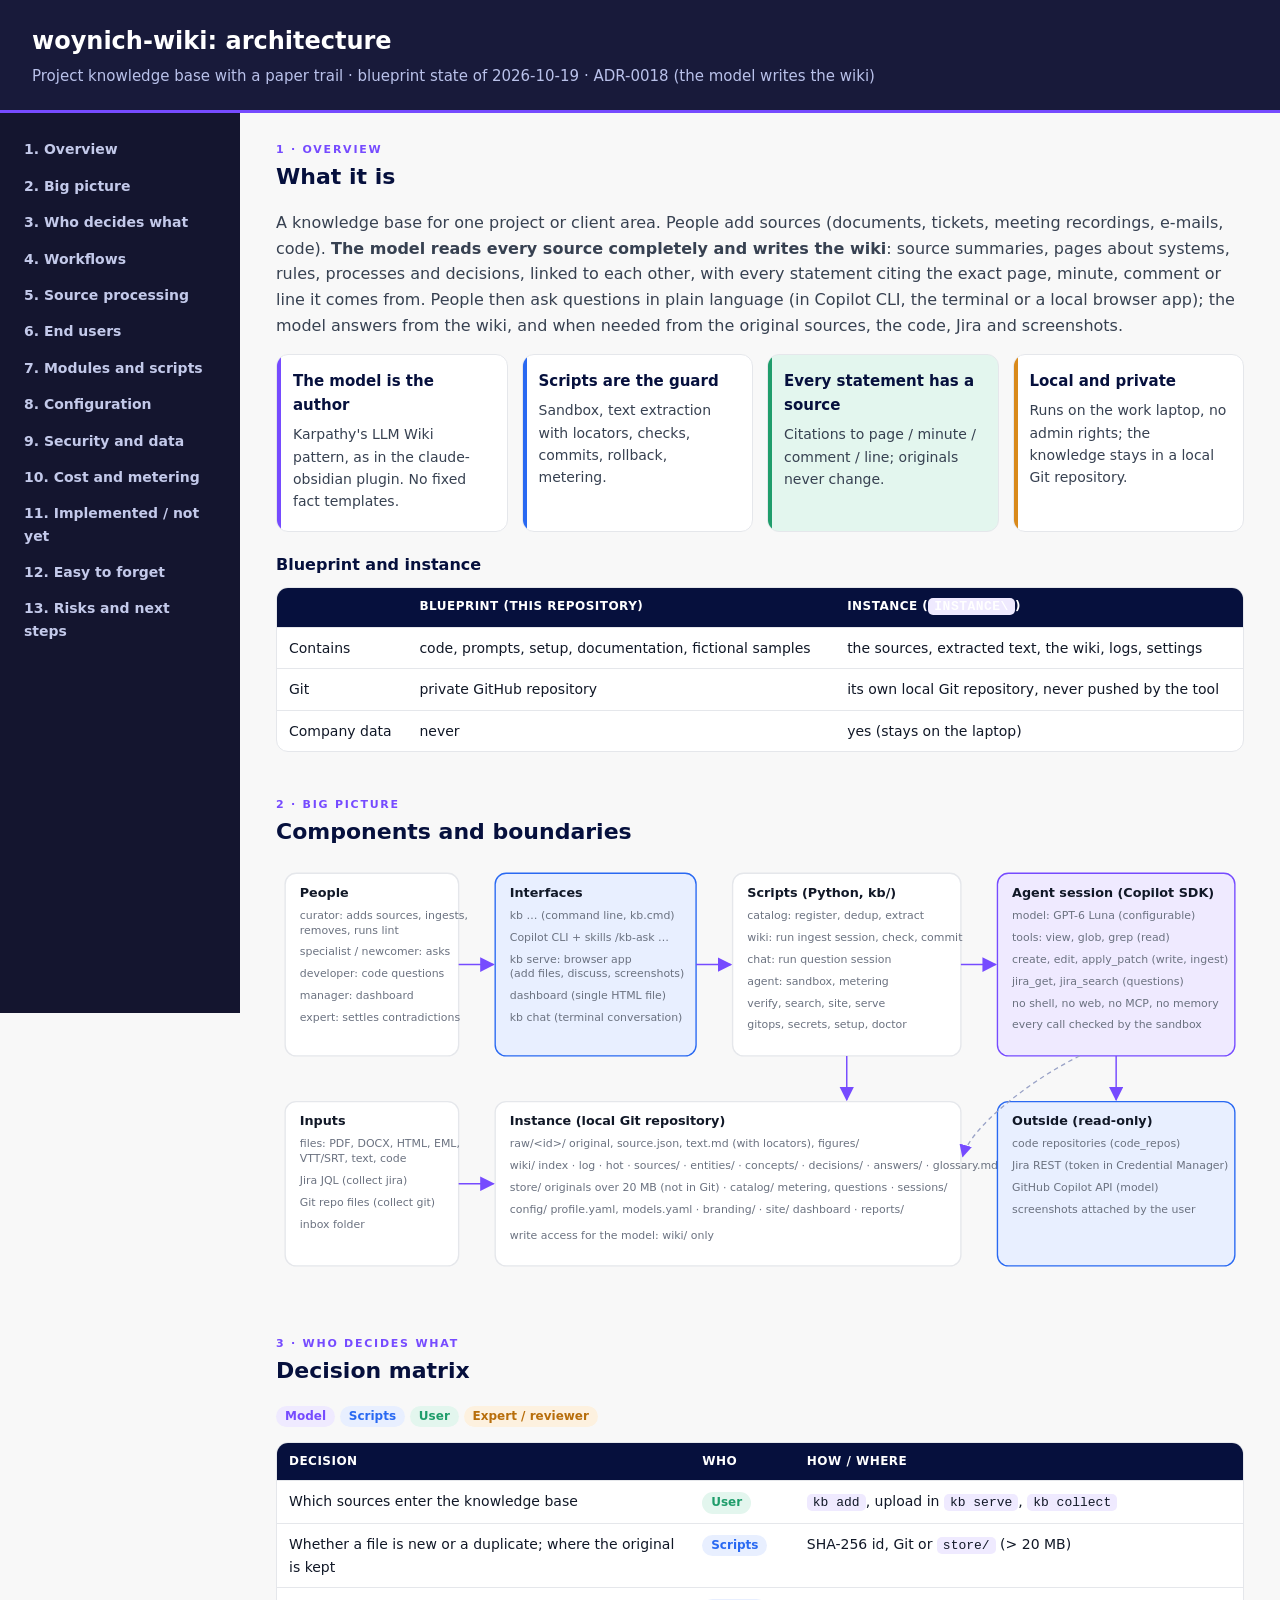
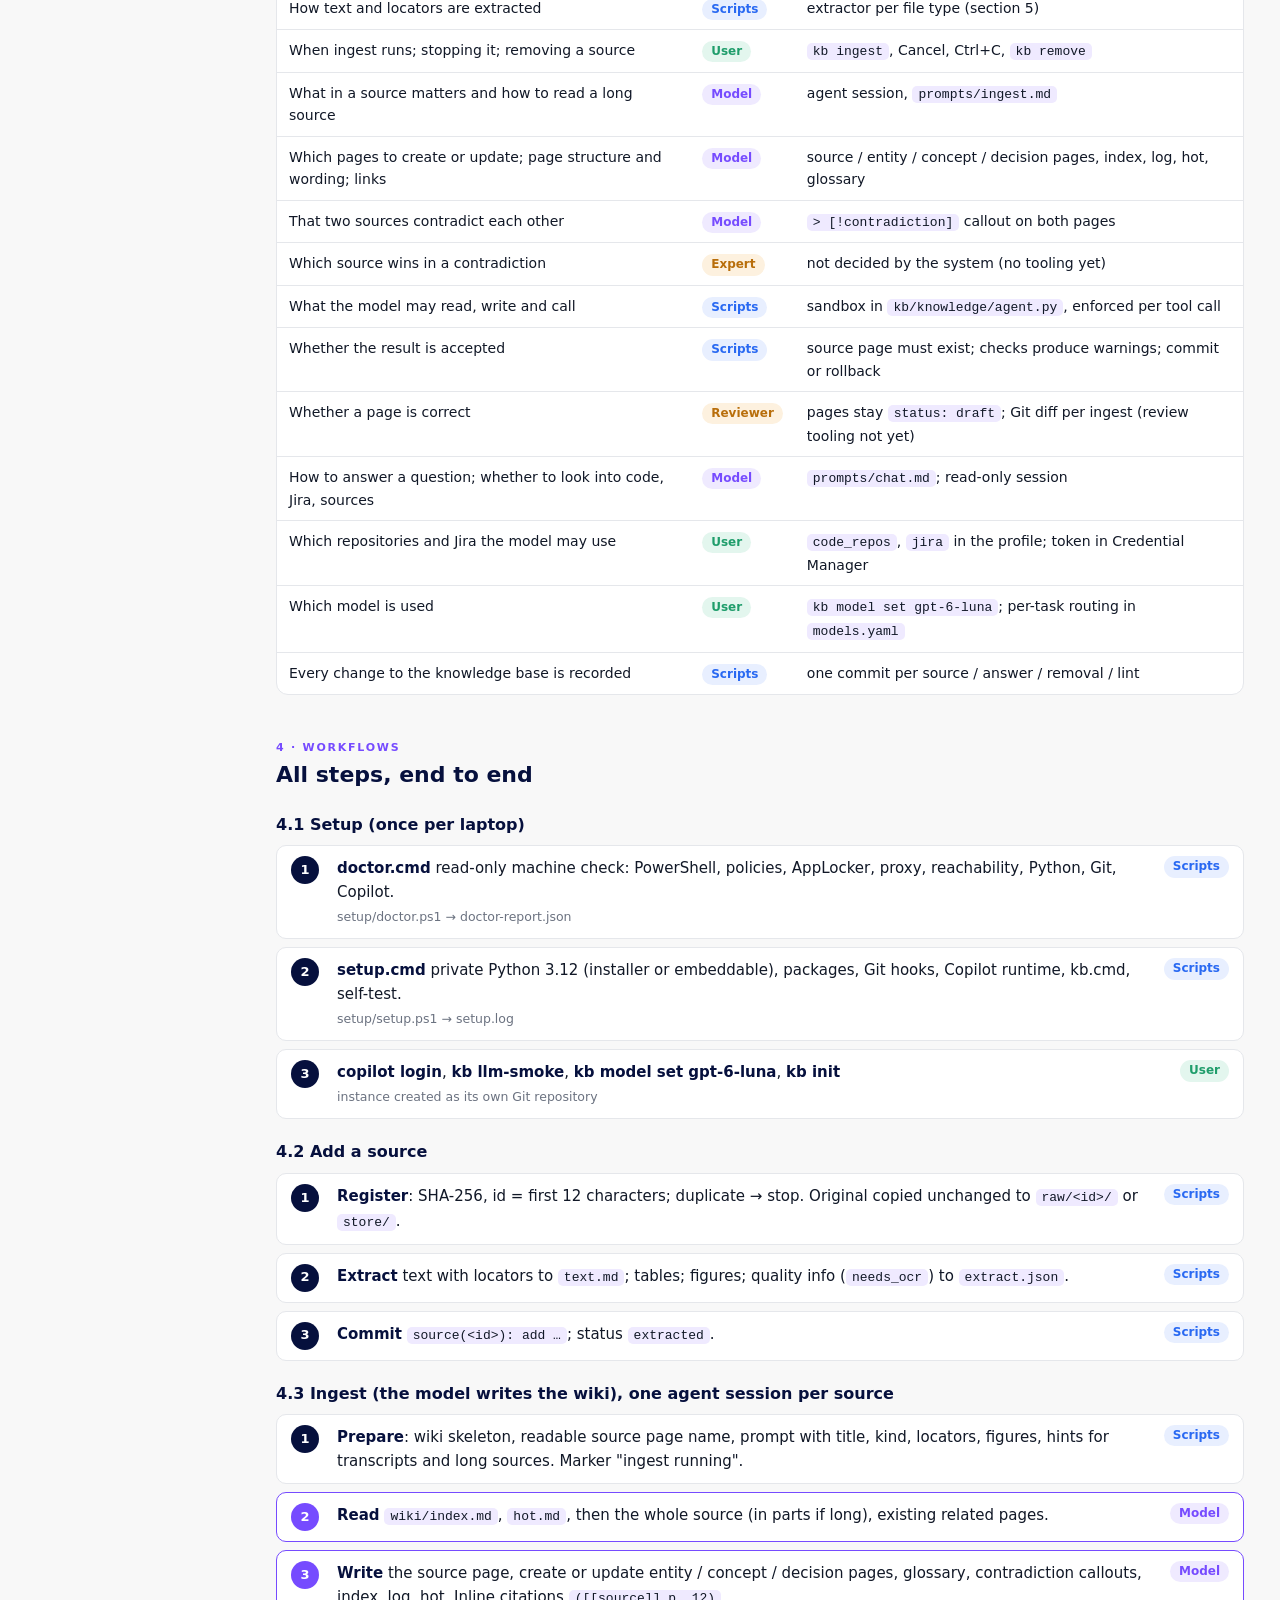
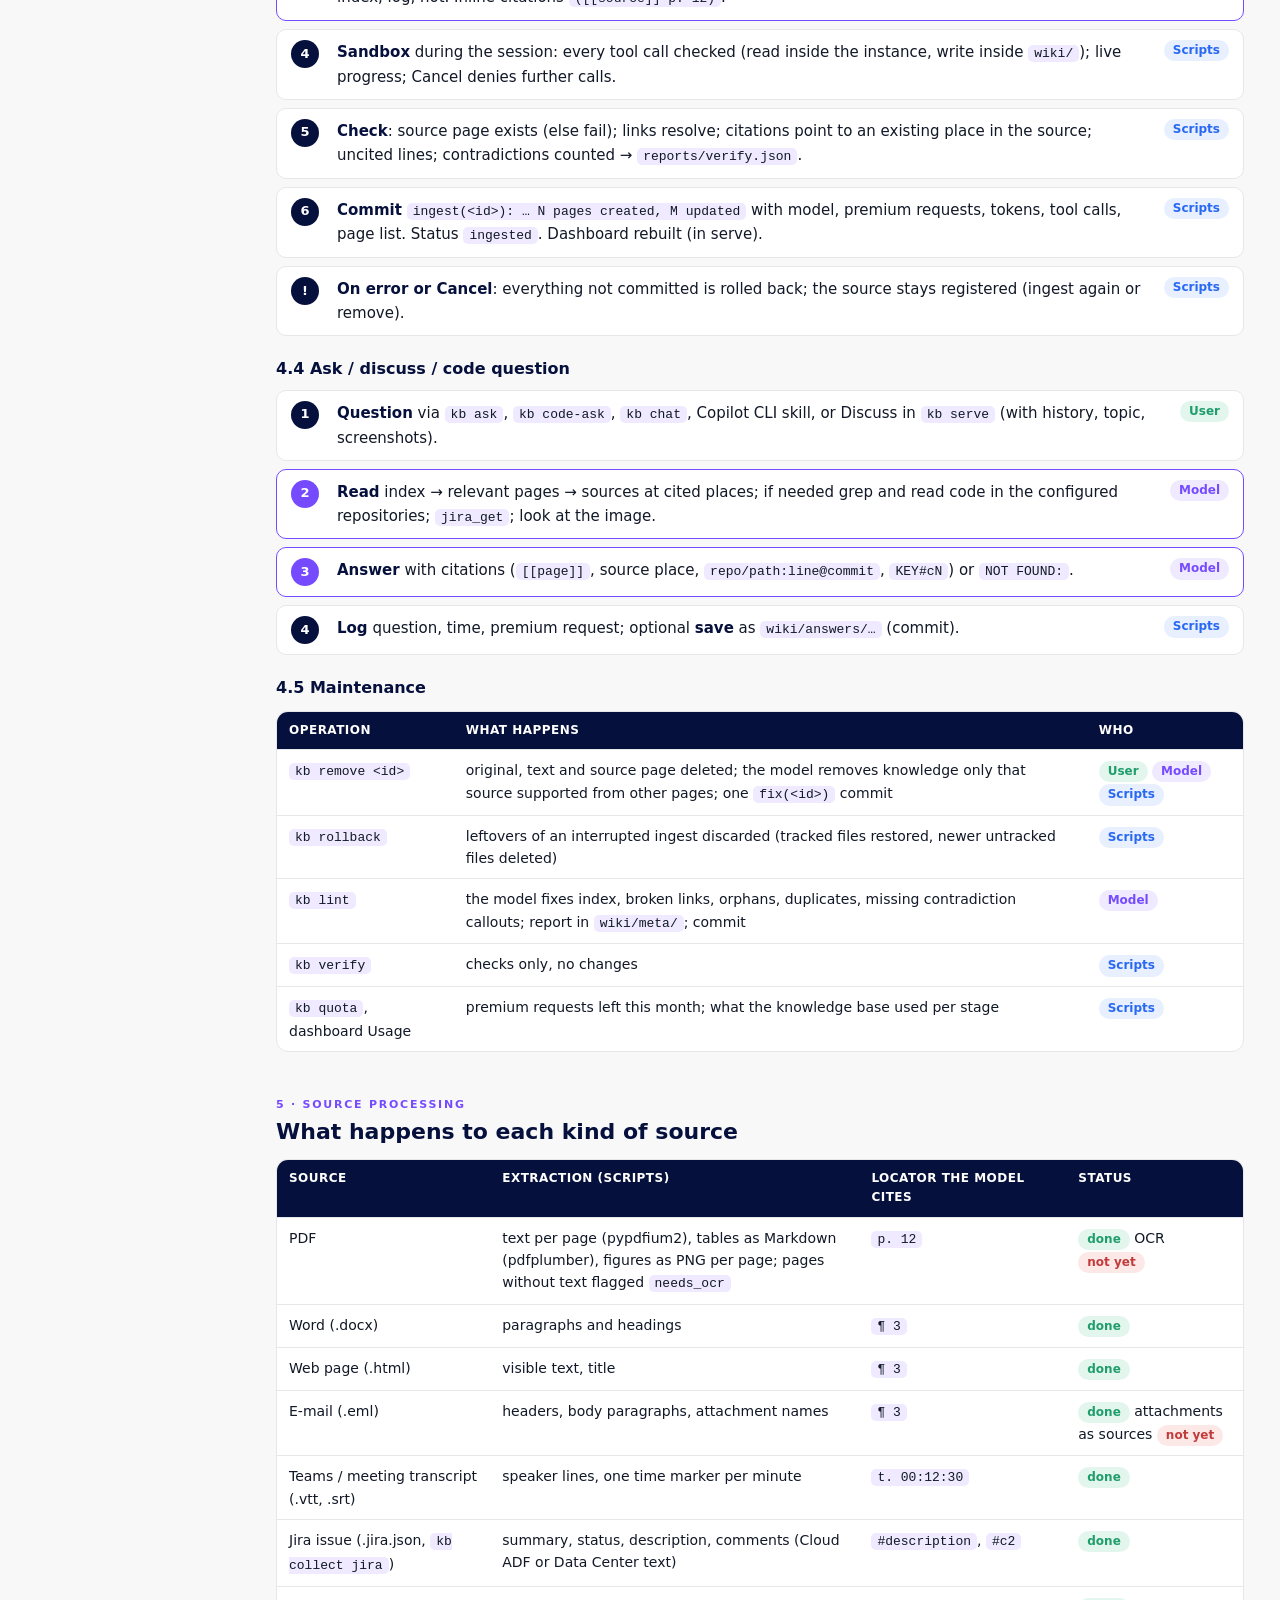
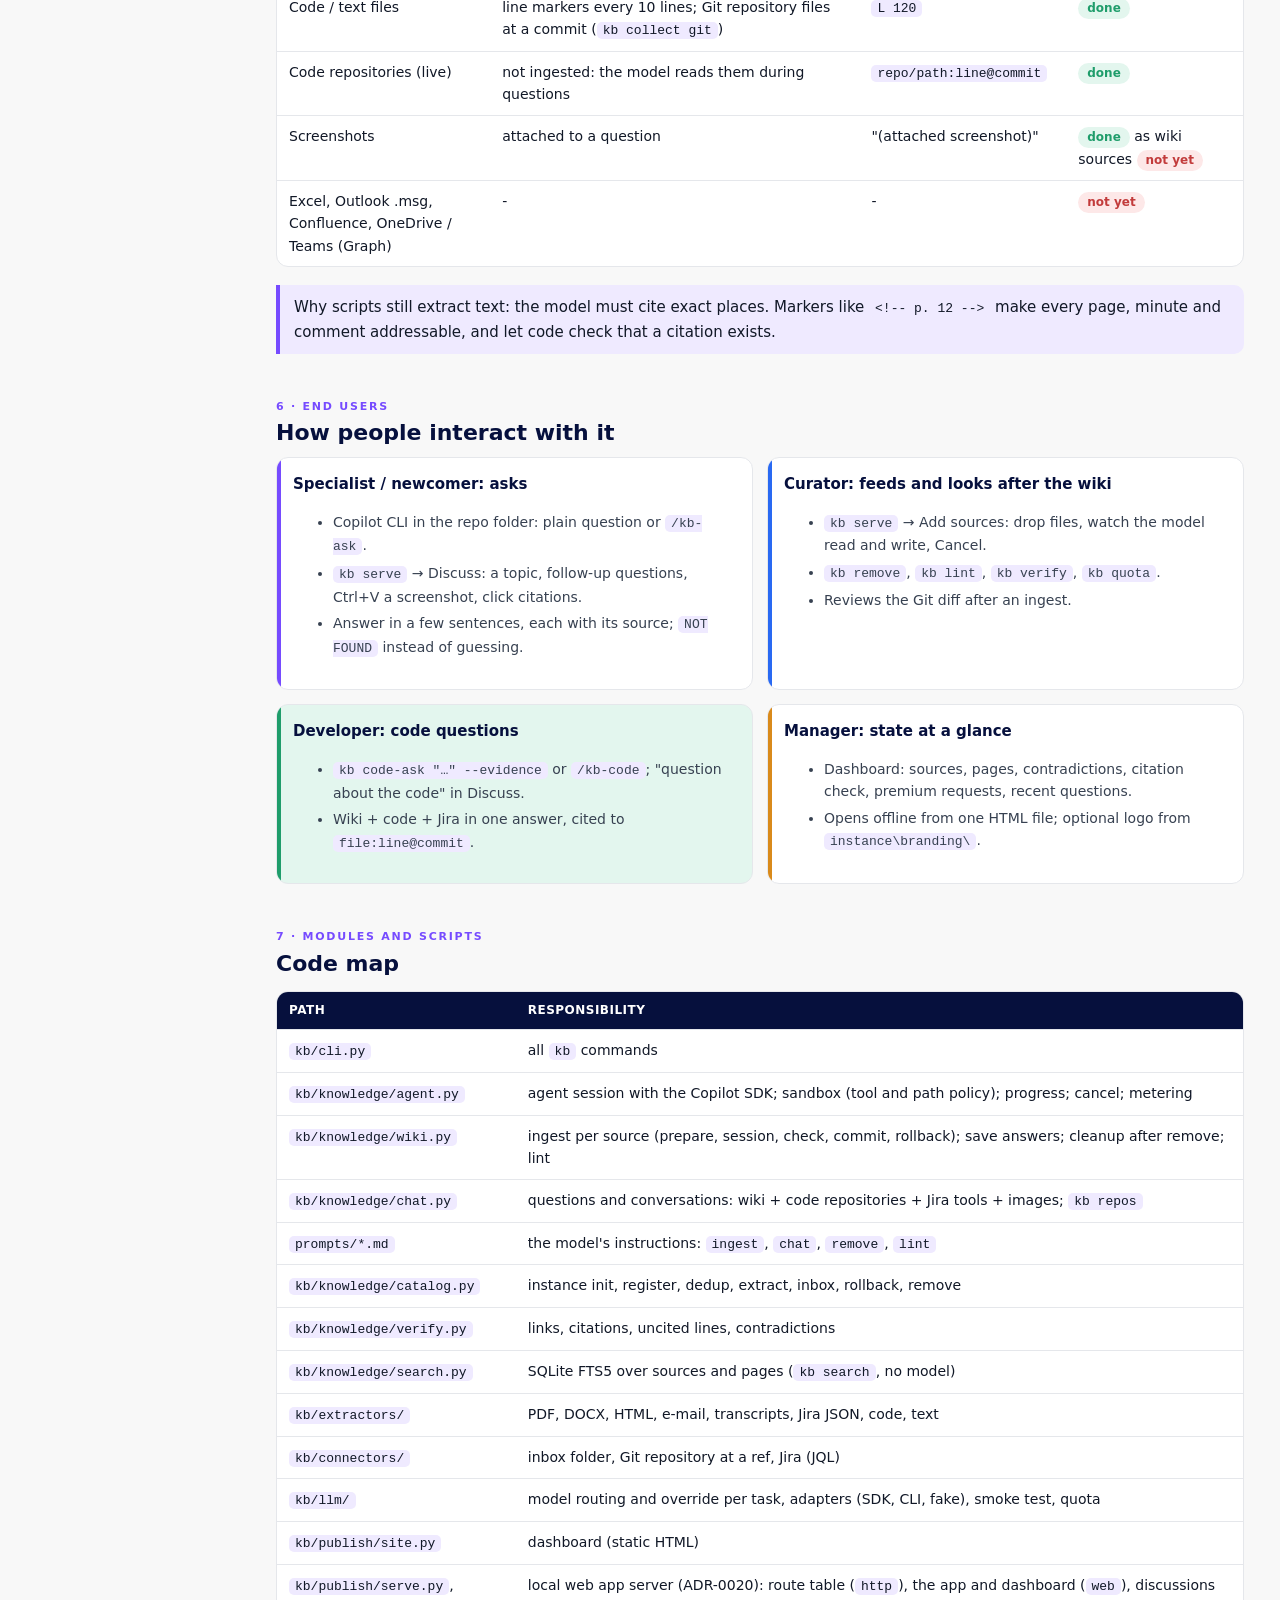
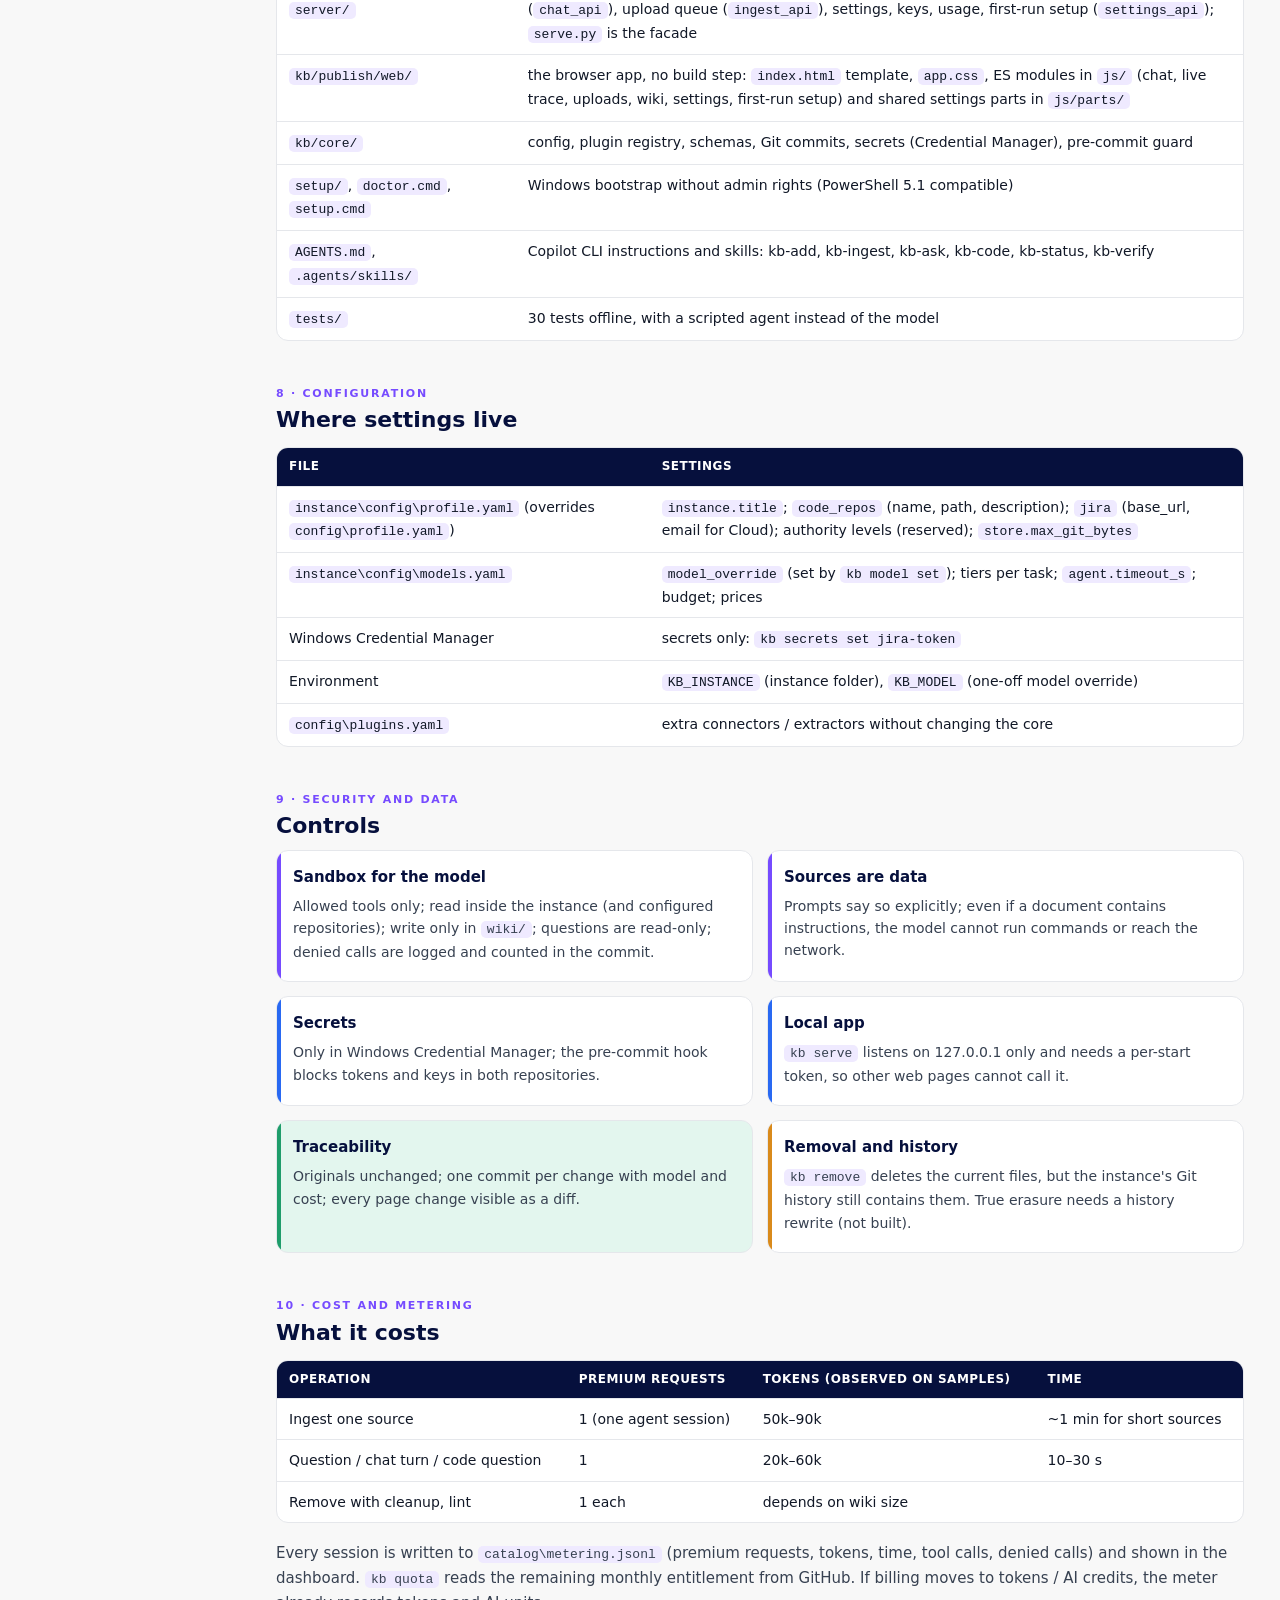
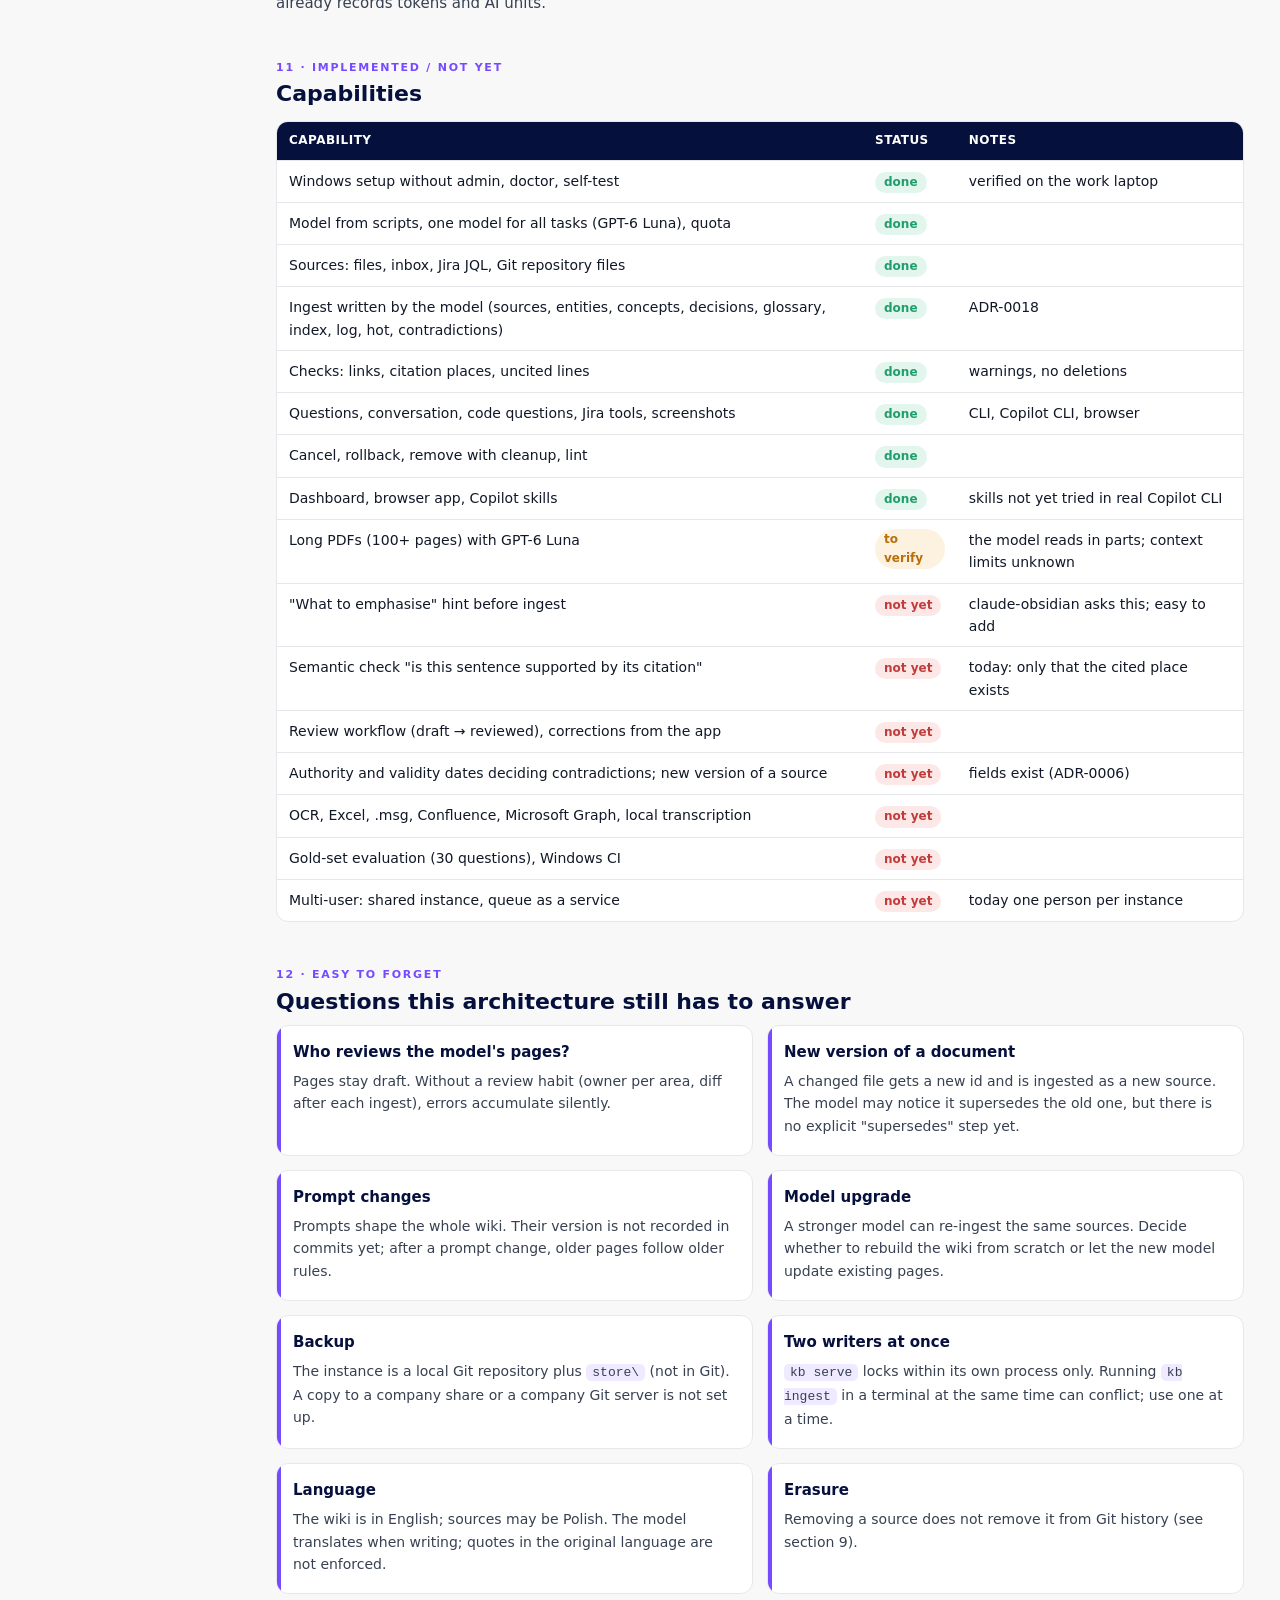
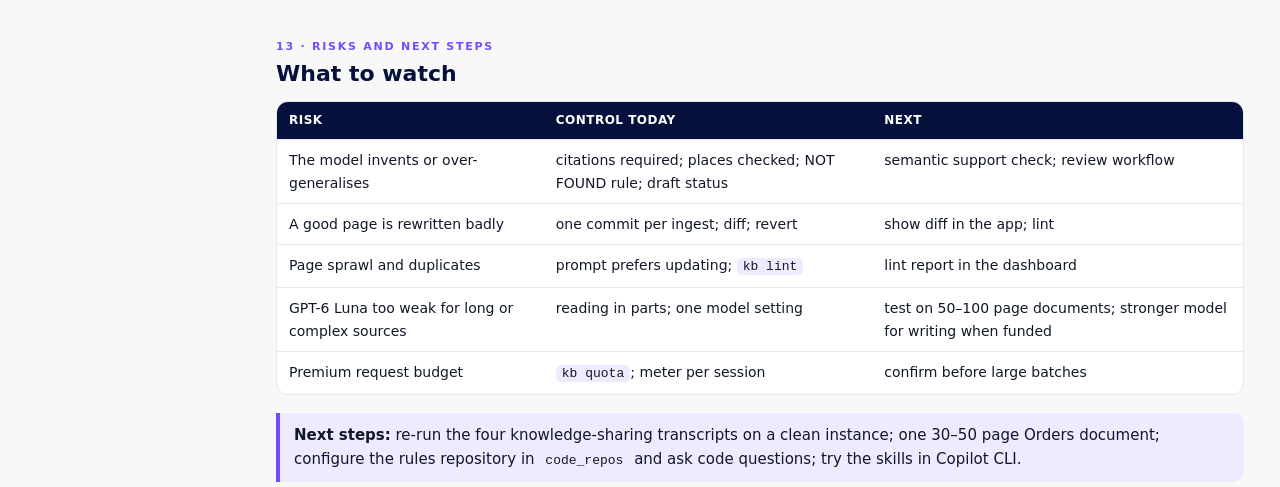
==== commit 46a4c93e: "docs: ADR-0020 web app as static ES modules, route table, shared parts Architecture modules table an" ====
--- a/docs/architecture.html
+++ b/docs/architecture.html
@@ -233,7 +233,9 @@
 <tr><td><code>kb/extractors/</code></td><td>PDF, DOCX, HTML, e-mail, transcripts, Jira JSON, code, text</td></tr>
 <tr><td><code>kb/connectors/</code></td><td>inbox folder, Git repository at a ref, Jira (JQL)</td></tr>
 <tr><td><code>kb/llm/</code></td><td>model routing and override per task, adapters (SDK, CLI, fake), smoke test, quota</td></tr>
-<tr><td><code>kb/publish/site.py</code>, <code>serve.py</code></td><td>dashboard; local web app (upload with steps, Discuss, screenshots)</td></tr>
+<tr><td><code>kb/publish/site.py</code></td><td>dashboard (static HTML)</td></tr>
+<tr><td><code>kb/publish/serve.py</code>, <code>server/</code></td><td>local web app server (ADR-0020): route table (<code>http</code>), the app and dashboard (<code>web</code>), discussions (<code>chat_api</code>), upload queue (<code>ingest_api</code>), settings, keys, usage, first-run setup (<code>settings_api</code>); <code>serve.py</code> is the facade</td></tr>
+<tr><td><code>kb/publish/web/</code></td><td>the browser app, no build step: <code>index.html</code> template, <code>app.css</code>, ES modules in <code>js/</code> (chat, live trace, uploads, wiki, settings, first-run setup) and shared settings parts in <code>js/parts/</code></td></tr>
 <tr><td><code>kb/core/</code></td><td>config, plugin registry, schemas, Git commits, secrets (Credential Manager), pre-commit guard</td></tr>
 <tr><td><code>setup/</code>, <code>doctor.cmd</code>, <code>setup.cmd</code></td><td>Windows bootstrap without admin rights (PowerShell 5.1 compatible)</td></tr>
 <tr><td><code>AGENTS.md</code>, <code>.agents/skills/</code></td><td>Copilot CLI instructions and skills: kb-add, kb-ingest, kb-ask, kb-code, kb-status, kb-verify</td></tr>
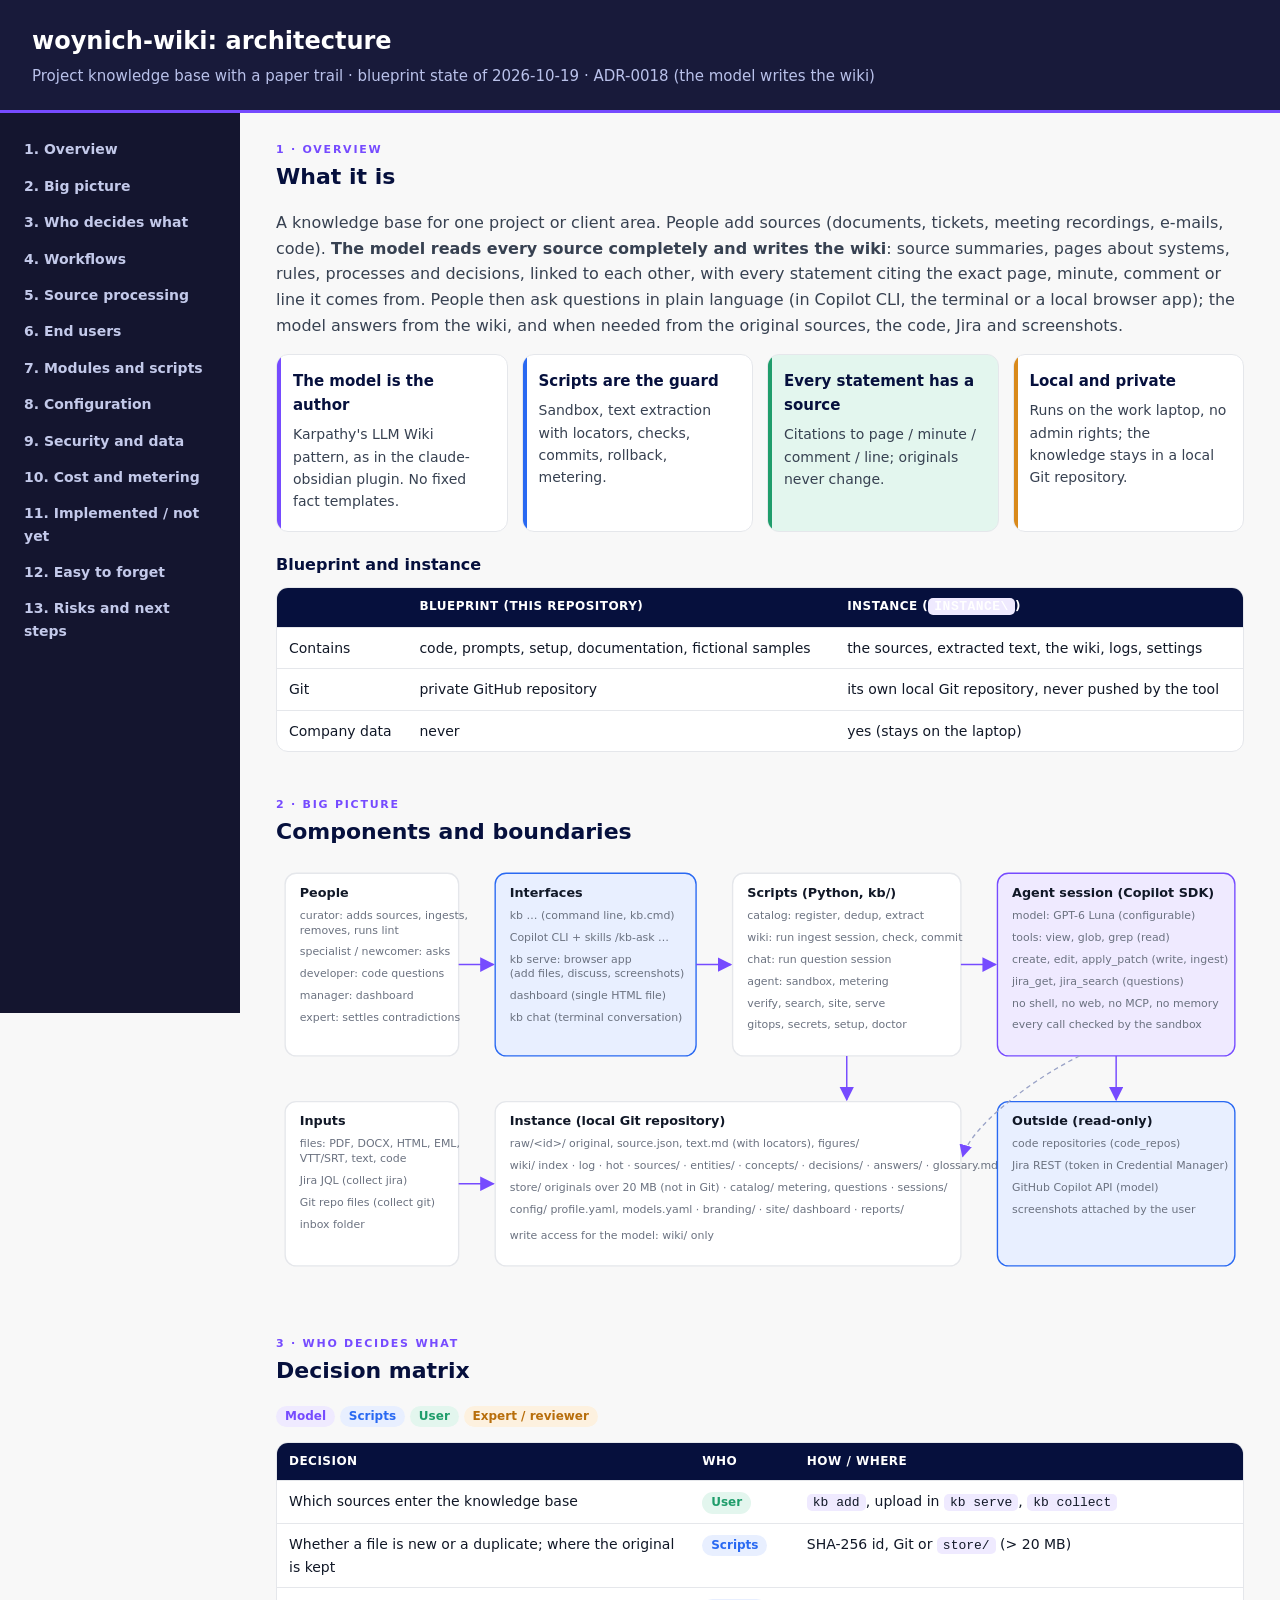
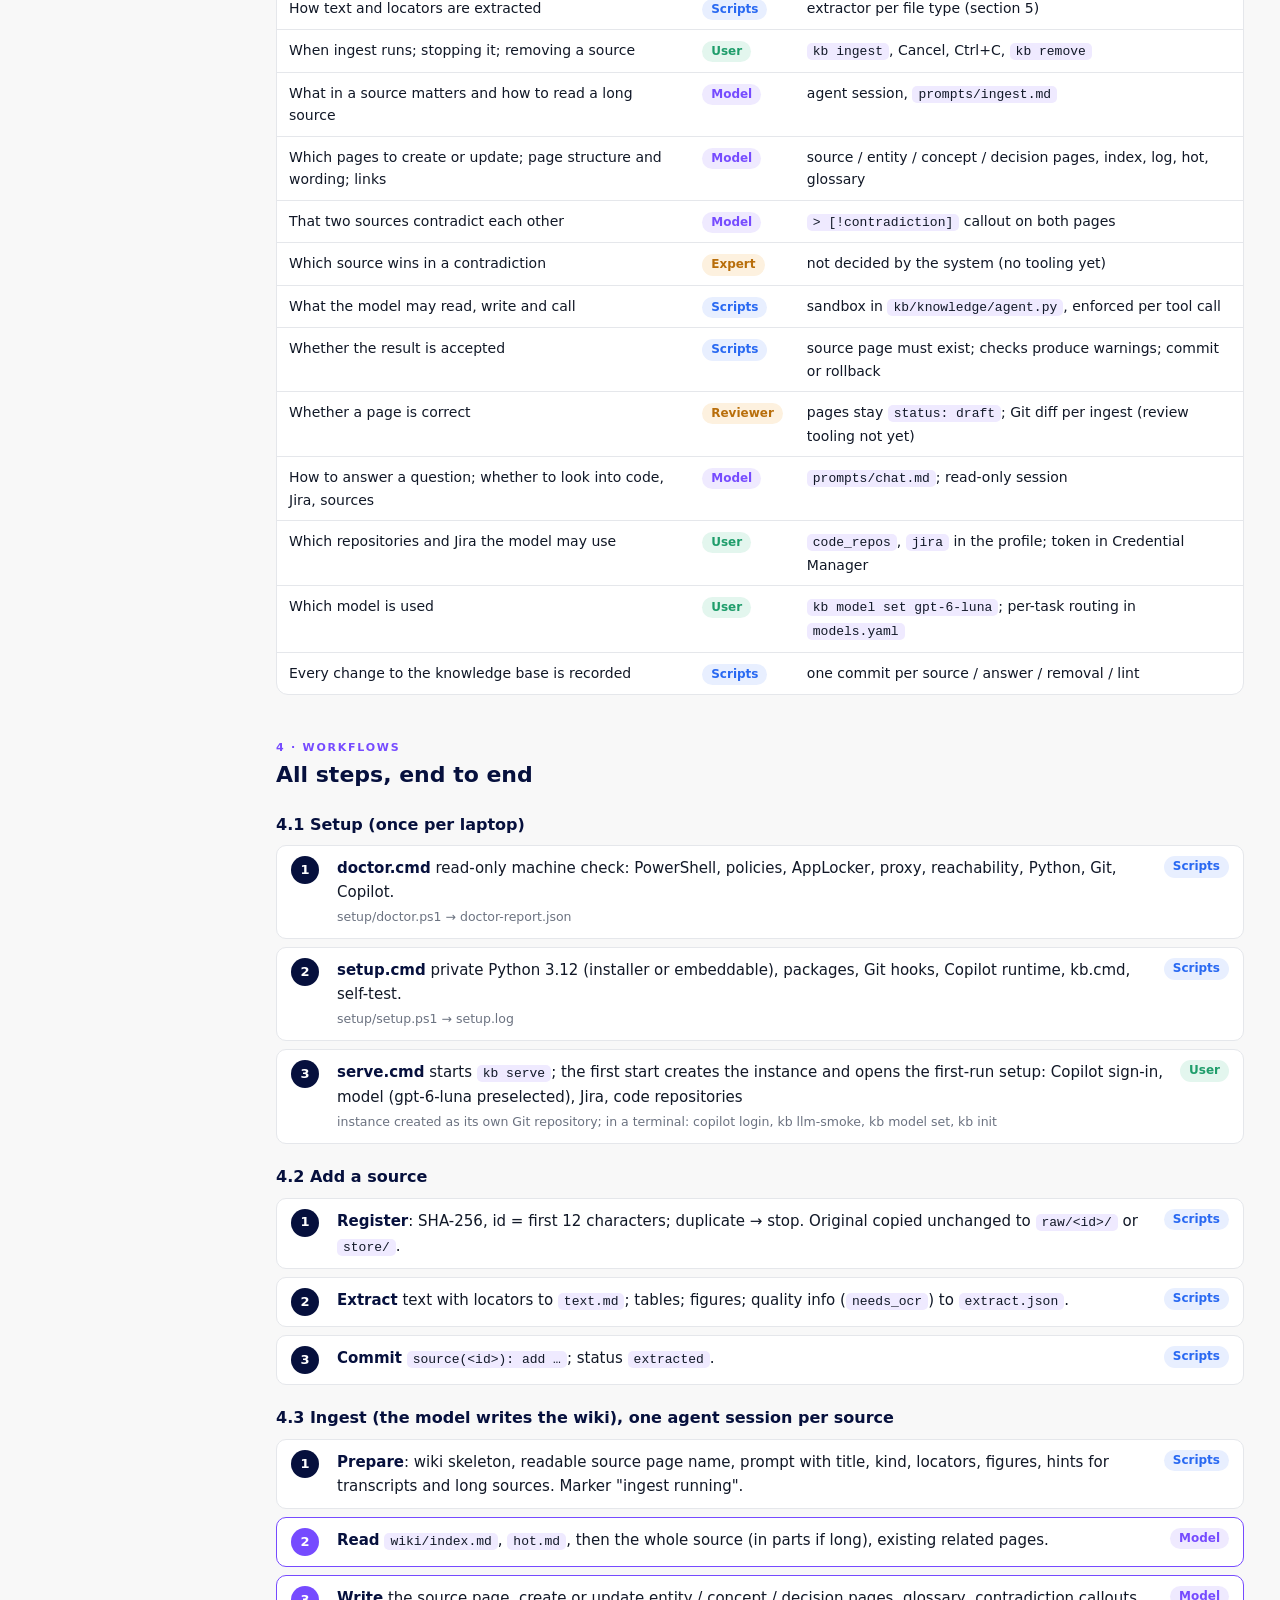
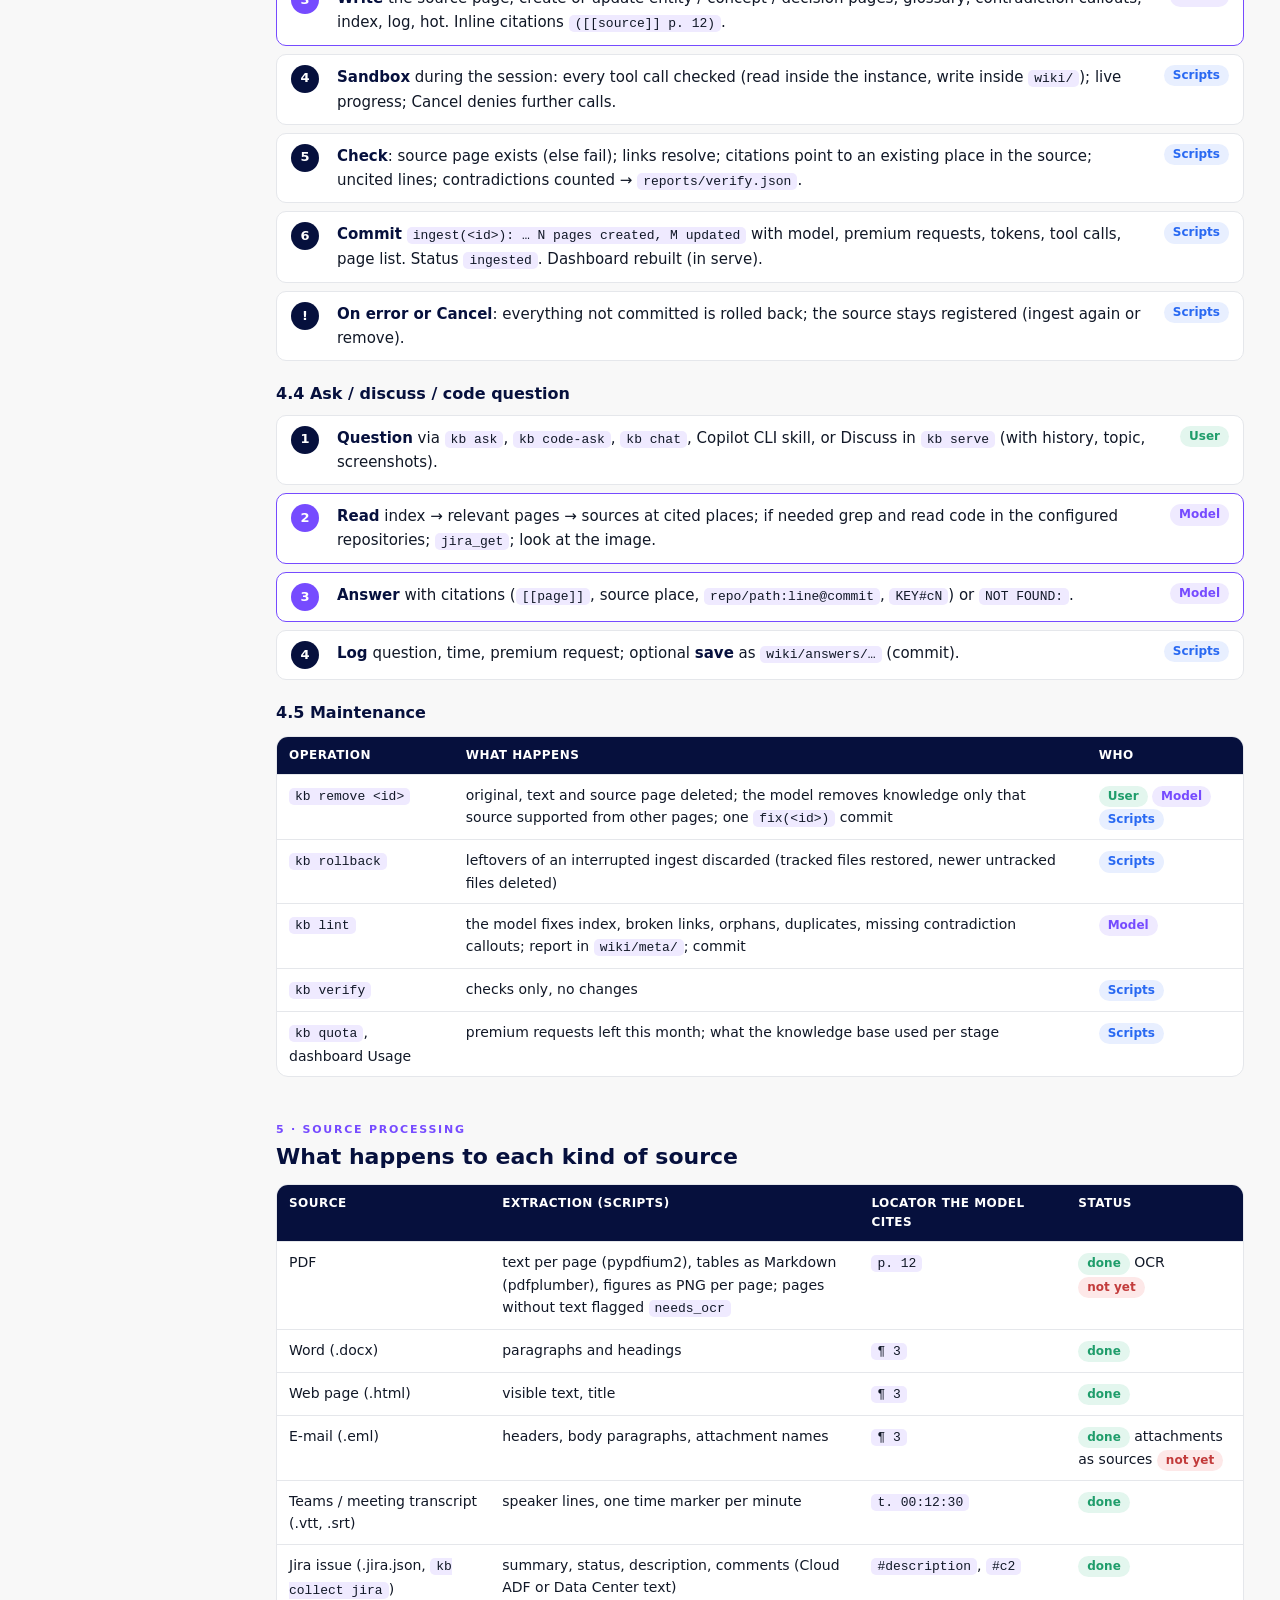
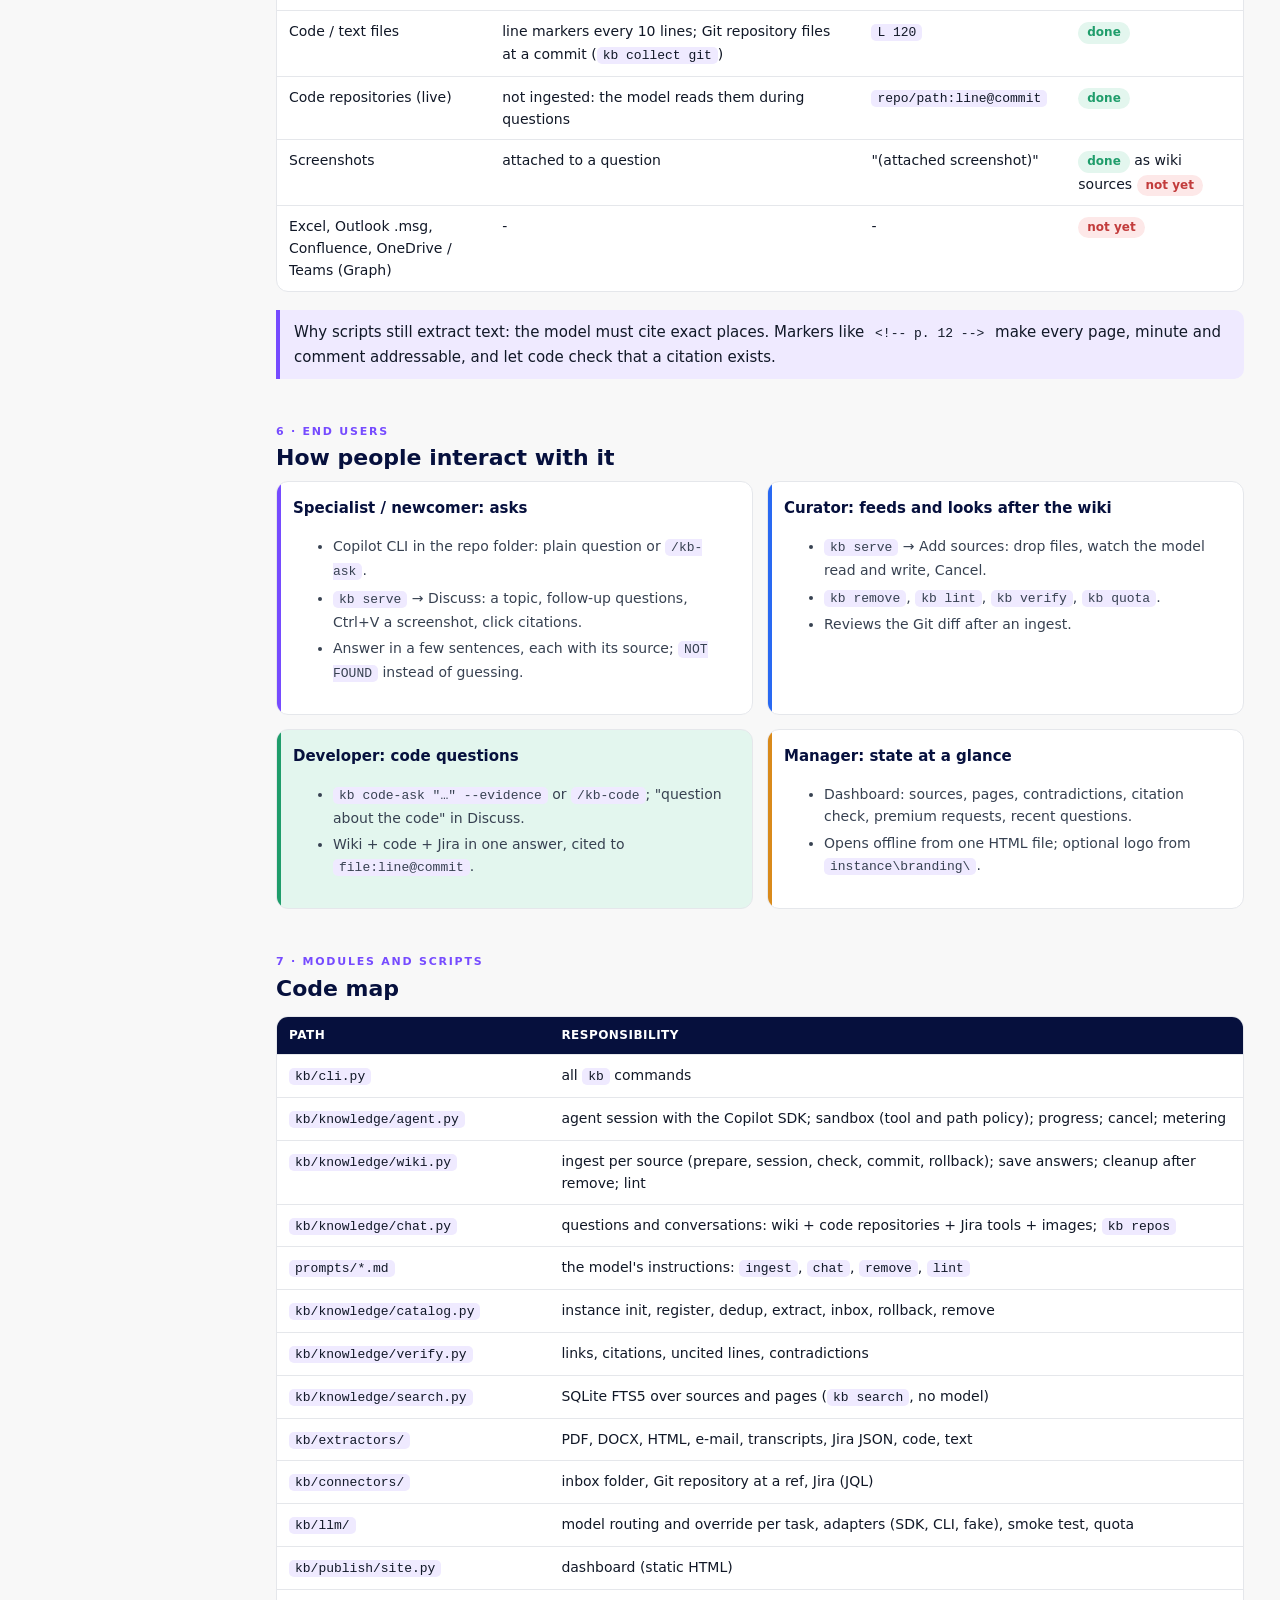
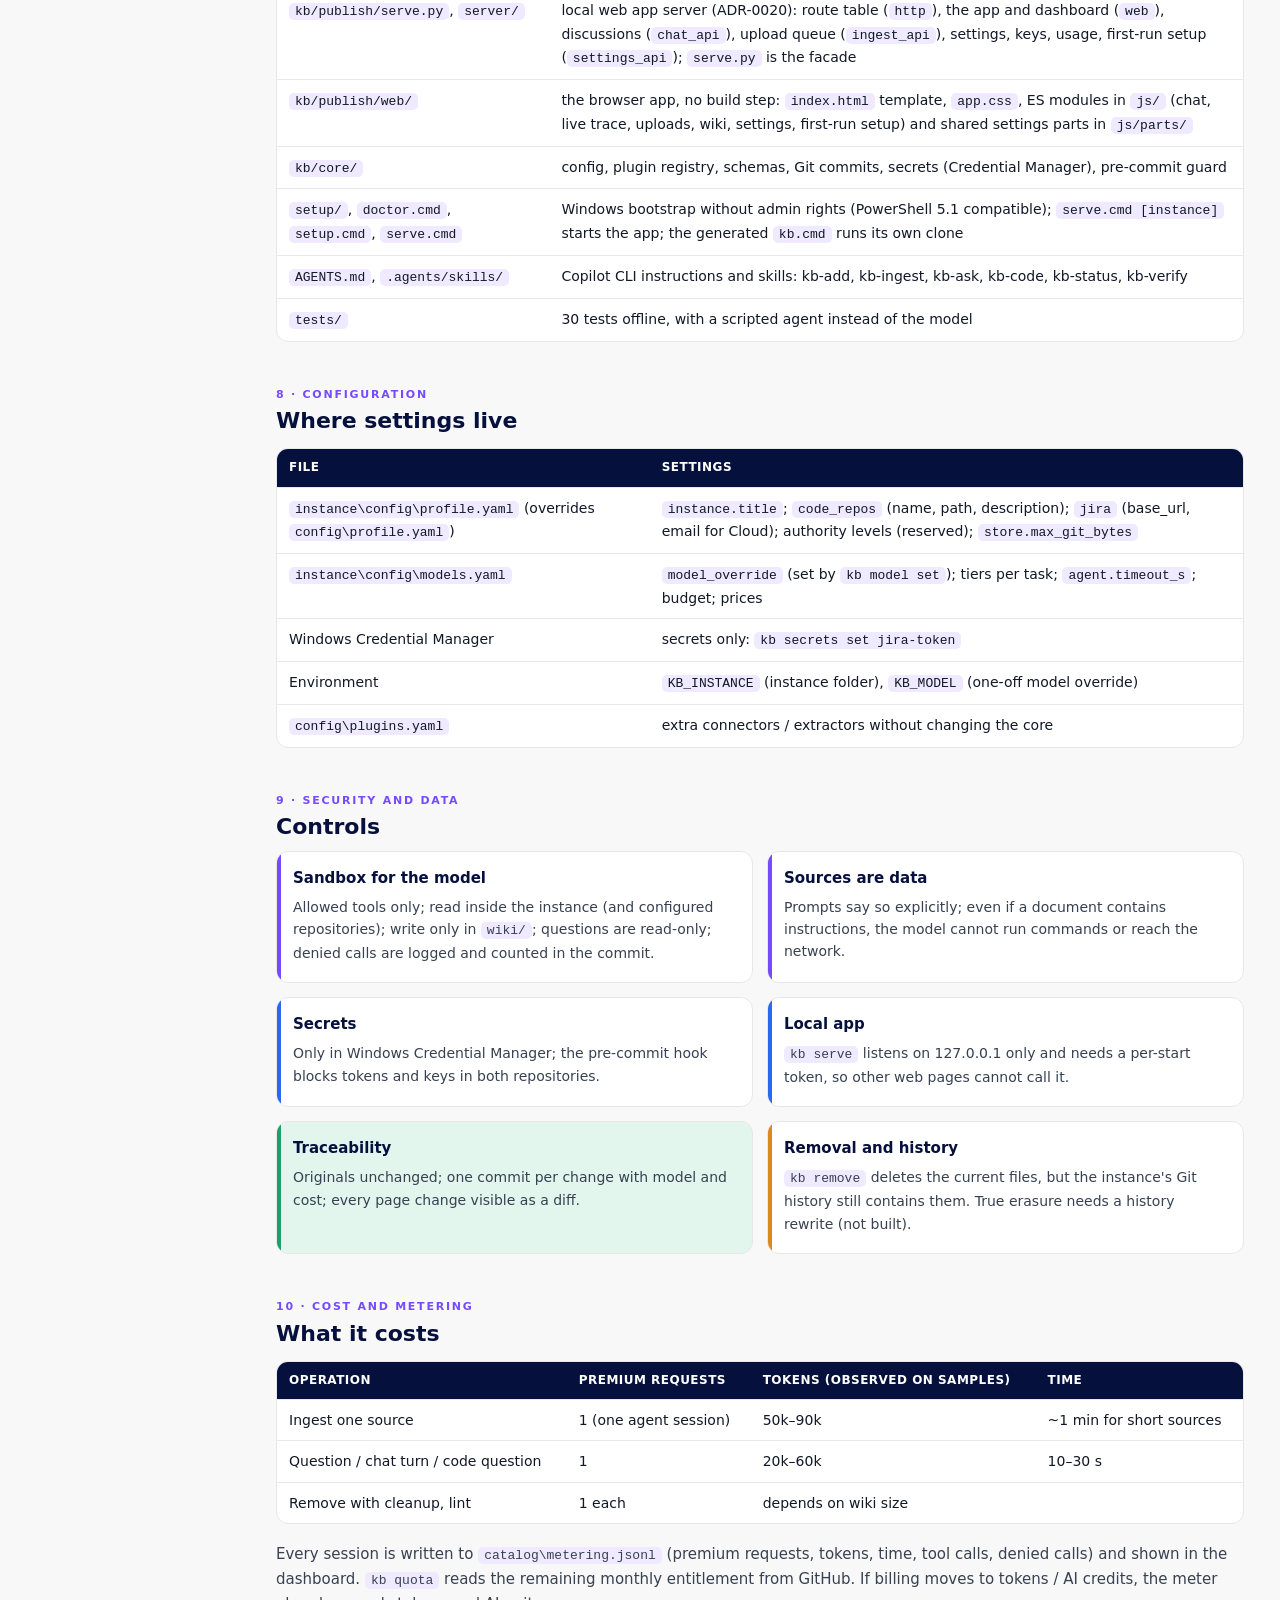
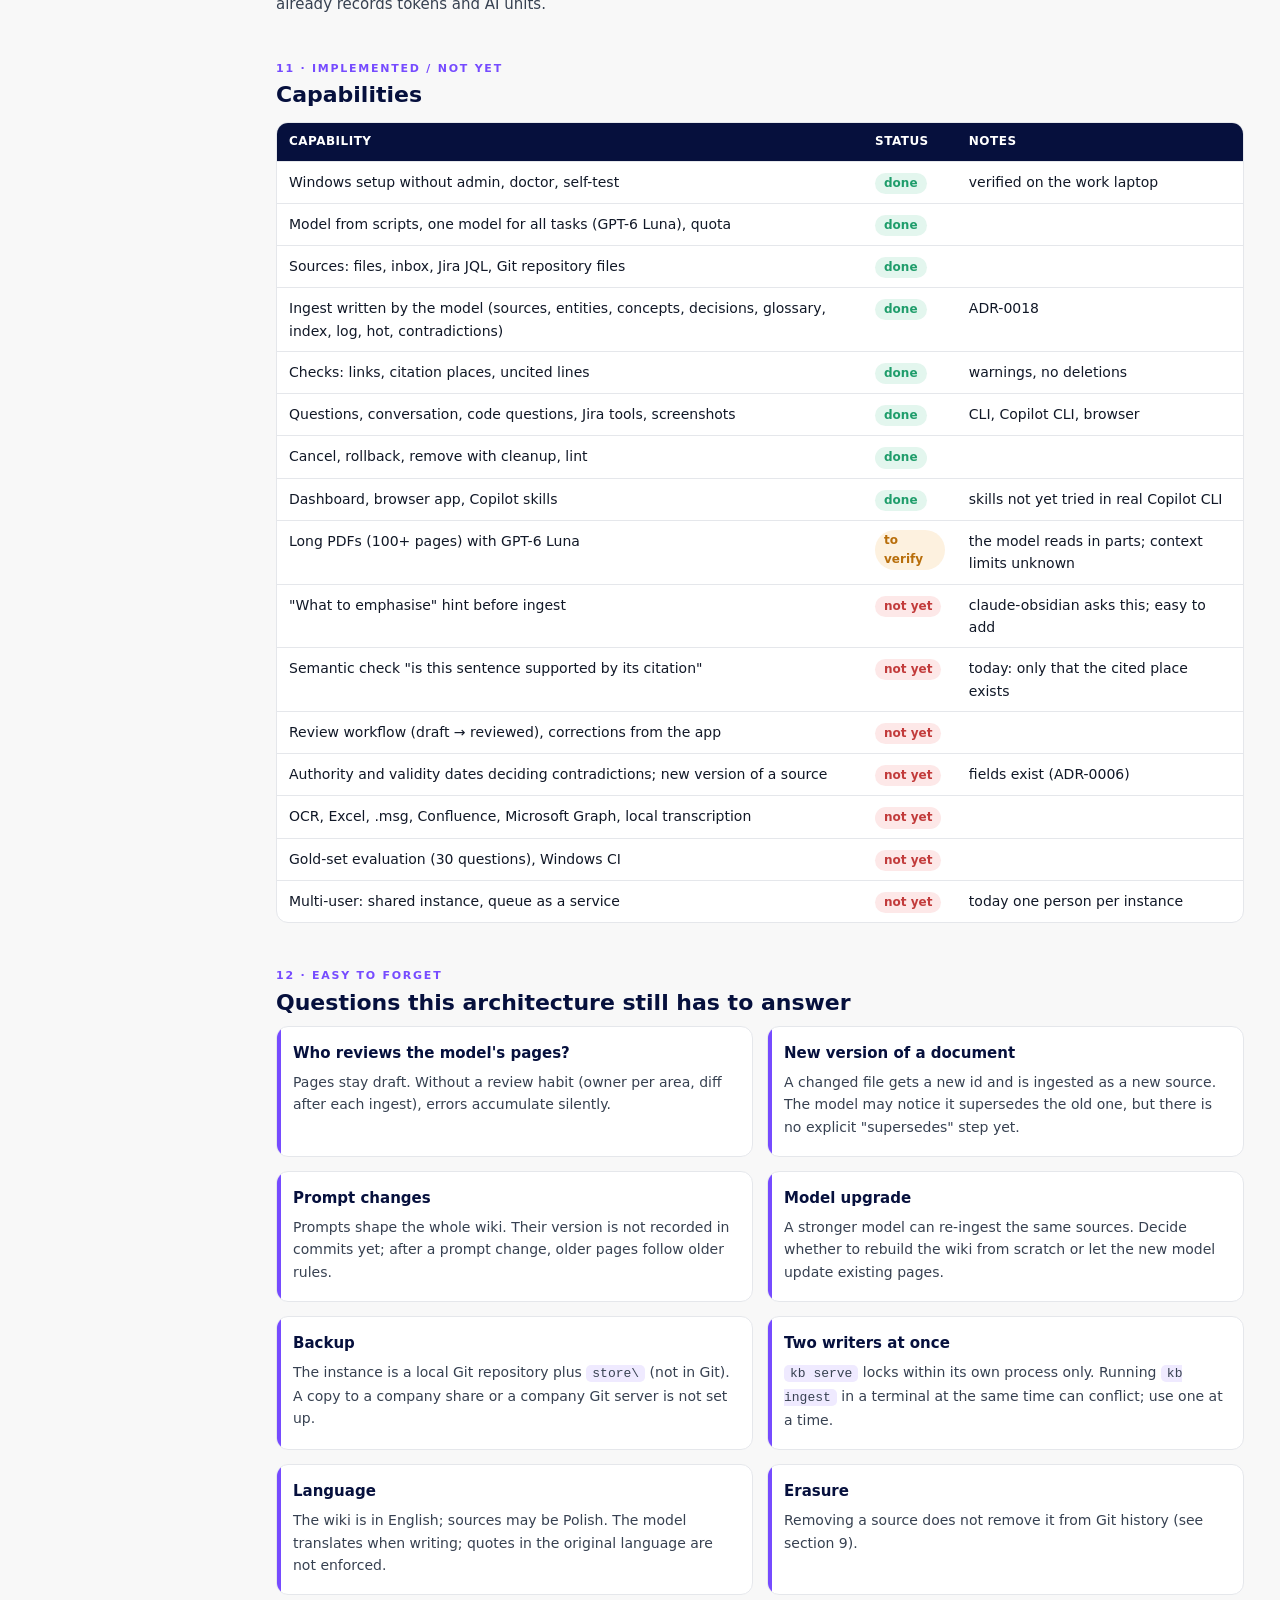
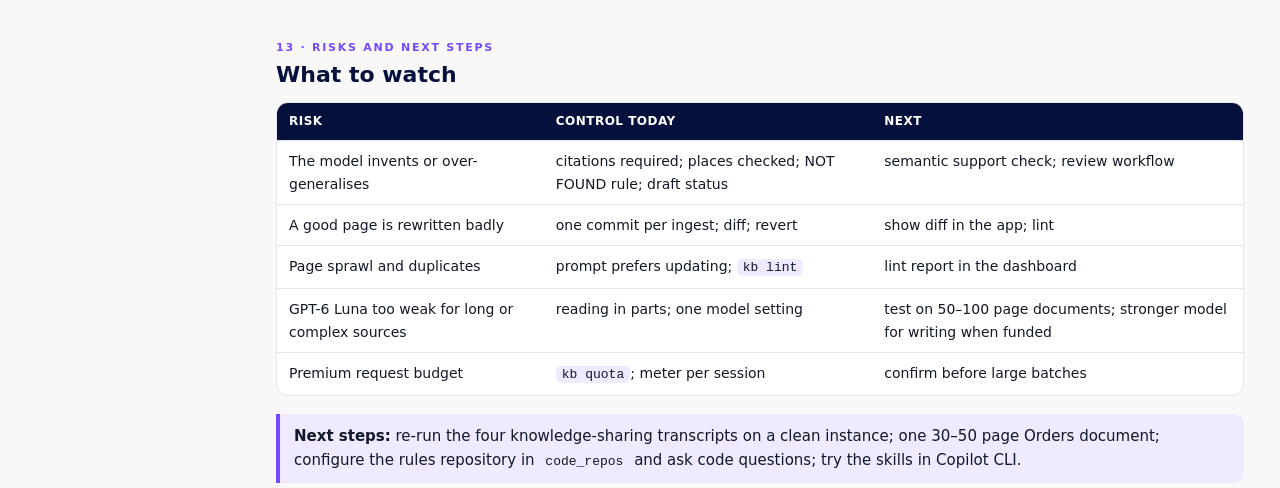
==== commit e0a3cf7d: "docs: serve.cmd and the first-run setup in the quick start and setup's closing message Setup now poi" ====
--- a/docs/architecture.html
+++ b/docs/architecture.html
@@ -156,7 +156,7 @@
 <div class="flow">
 <div class="step"><span class="n">1</span><div><b>doctor.cmd</b> read-only machine check: PowerShell, policies, AppLocker, proxy, reachability, Python, Git, Copilot.<br><small>setup/doctor.ps1 → doctor-report.json</small></div><span class="who s">Scripts</span></div>
 <div class="step"><span class="n">2</span><div><b>setup.cmd</b> private Python 3.12 (installer or embeddable), packages, Git hooks, Copilot runtime, kb.cmd, self-test.<br><small>setup/setup.ps1 → setup.log</small></div><span class="who s">Scripts</span></div>
-<div class="step"><span class="n">3</span><div><b>copilot login</b>, <b>kb llm-smoke</b>, <b>kb model set gpt-6-luna</b>, <b>kb init</b><br><small>instance created as its own Git repository</small></div><span class="who u">User</span></div>
+<div class="step"><span class="n">3</span><div><b>serve.cmd</b> starts <code>kb serve</code>; the first start creates the instance and opens the first-run setup: Copilot sign-in, model (gpt-6-luna preselected), Jira, code repositories<br><small>instance created as its own Git repository; in a terminal: copilot login, kb llm-smoke, kb model set, kb init</small></div><span class="who u">User</span></div>
 </div>
 <h3>4.2 Add a source</h3>
 <div class="flow">
@@ -237,7 +237,7 @@
 <tr><td><code>kb/publish/serve.py</code>, <code>server/</code></td><td>local web app server (ADR-0020): route table (<code>http</code>), the app and dashboard (<code>web</code>), discussions (<code>chat_api</code>), upload queue (<code>ingest_api</code>), settings, keys, usage, first-run setup (<code>settings_api</code>); <code>serve.py</code> is the facade</td></tr>
 <tr><td><code>kb/publish/web/</code></td><td>the browser app, no build step: <code>index.html</code> template, <code>app.css</code>, ES modules in <code>js/</code> (chat, live trace, uploads, wiki, settings, first-run setup) and shared settings parts in <code>js/parts/</code></td></tr>
 <tr><td><code>kb/core/</code></td><td>config, plugin registry, schemas, Git commits, secrets (Credential Manager), pre-commit guard</td></tr>
-<tr><td><code>setup/</code>, <code>doctor.cmd</code>, <code>setup.cmd</code></td><td>Windows bootstrap without admin rights (PowerShell 5.1 compatible)</td></tr>
+<tr><td><code>setup/</code>, <code>doctor.cmd</code>, <code>setup.cmd</code>, <code>serve.cmd</code></td><td>Windows bootstrap without admin rights (PowerShell 5.1 compatible); <code>serve.cmd [instance]</code> starts the app; the generated <code>kb.cmd</code> runs its own clone</td></tr>
 <tr><td><code>AGENTS.md</code>, <code>.agents/skills/</code></td><td>Copilot CLI instructions and skills: kb-add, kb-ingest, kb-ask, kb-code, kb-status, kb-verify</td></tr>
 <tr><td><code>tests/</code></td><td>30 tests offline, with a scripted agent instead of the model</td></tr></table>
 </section>
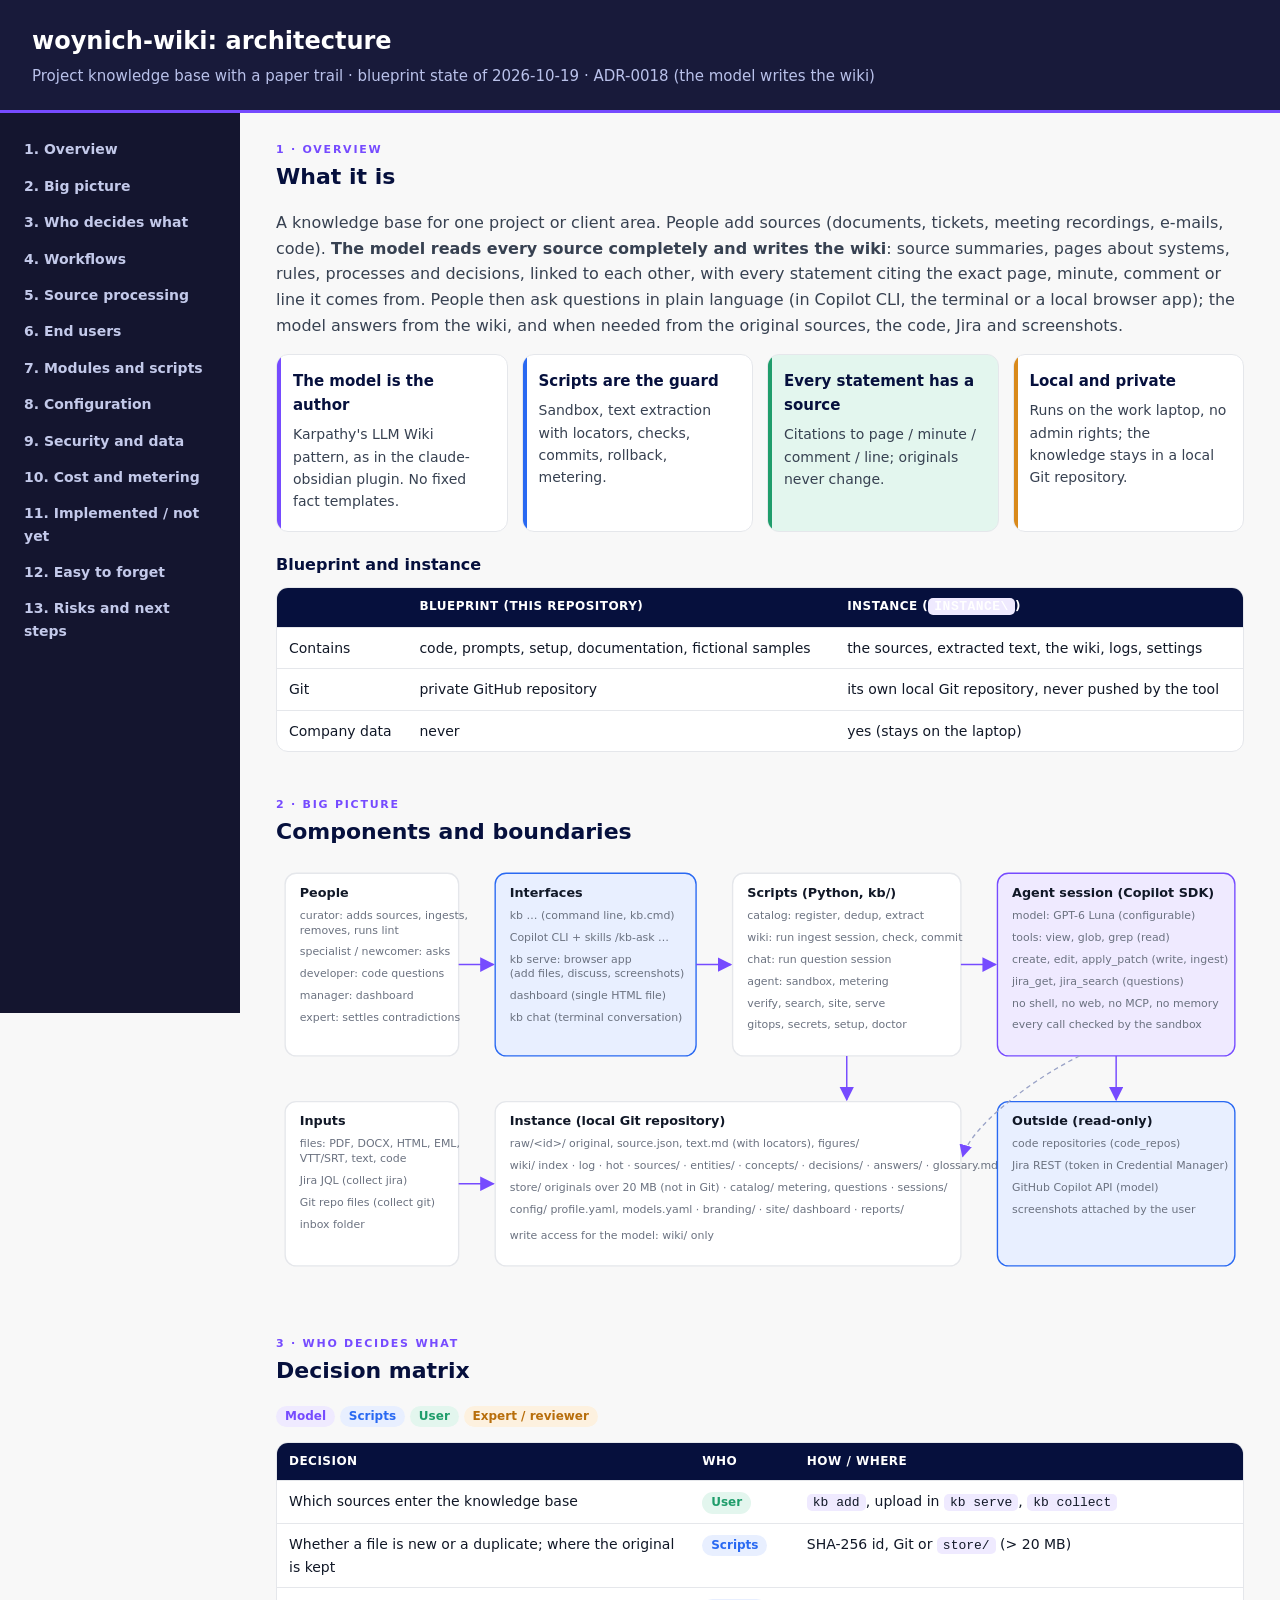
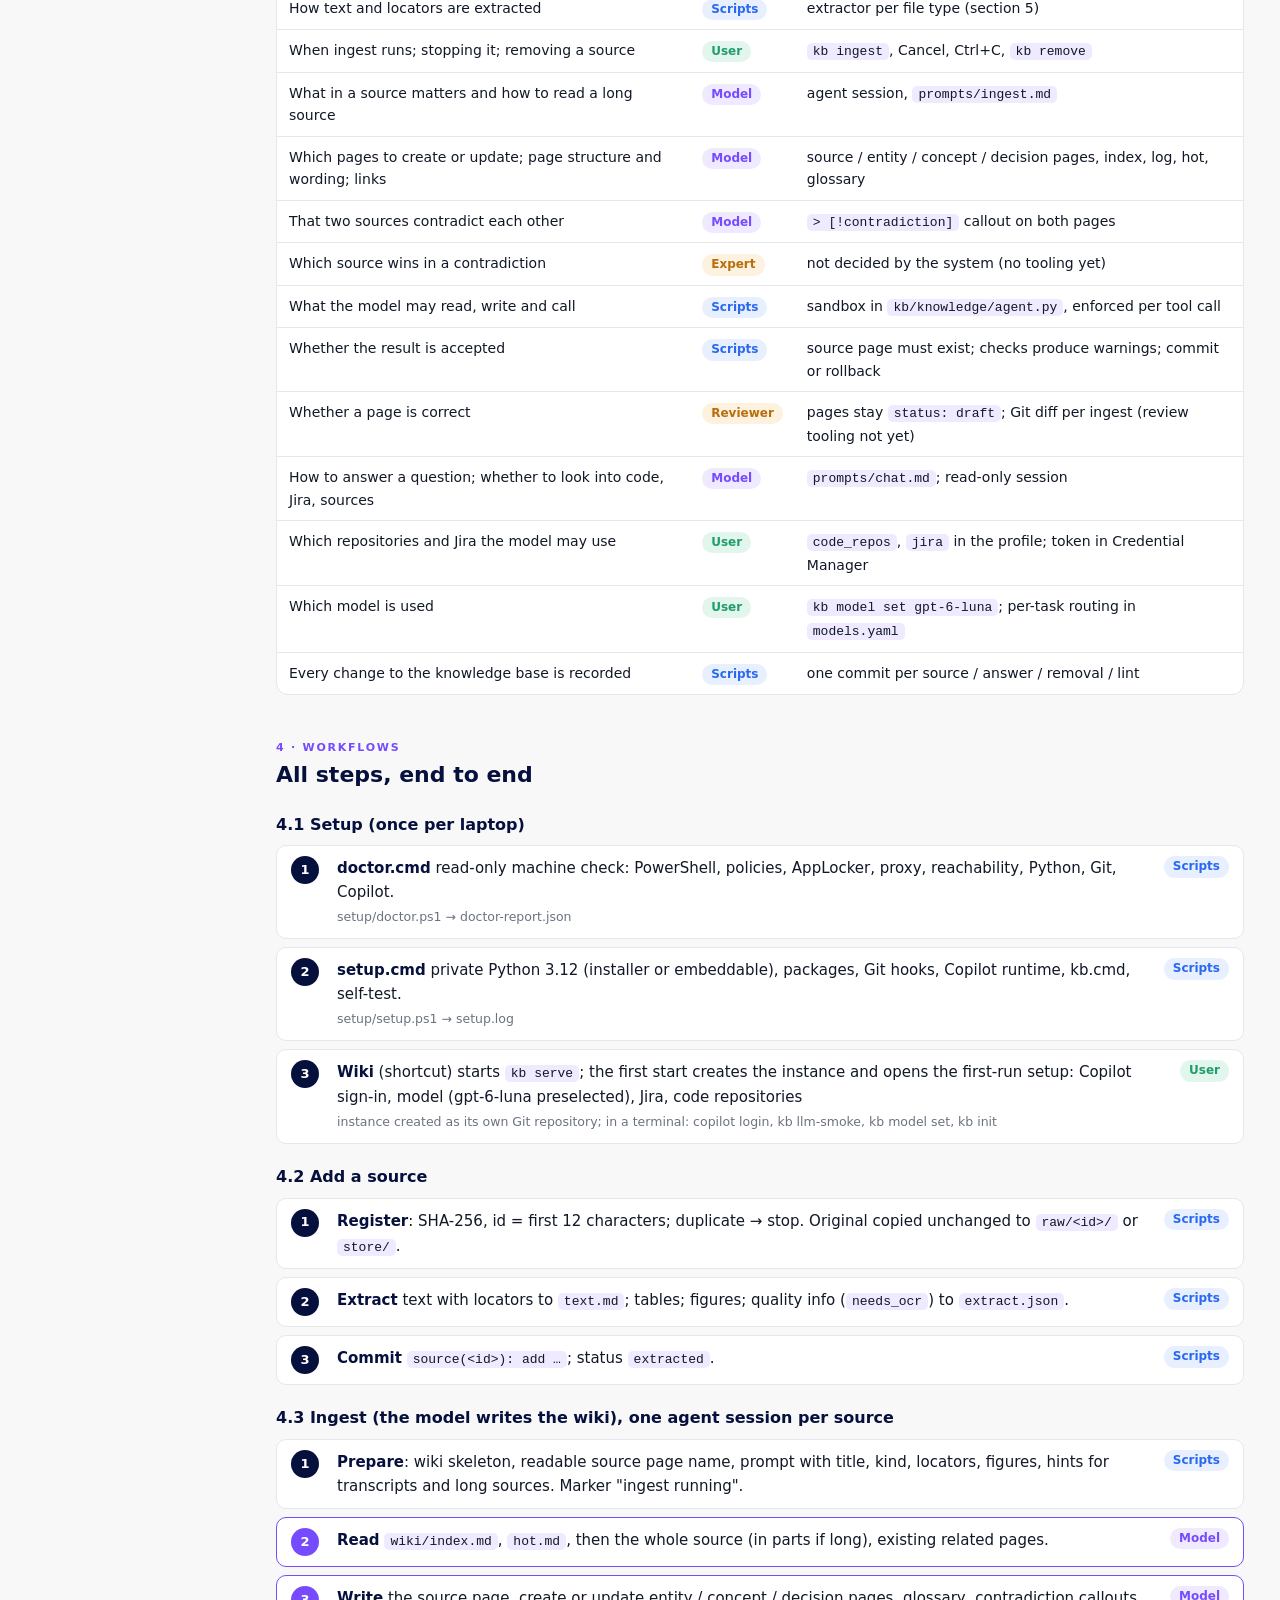
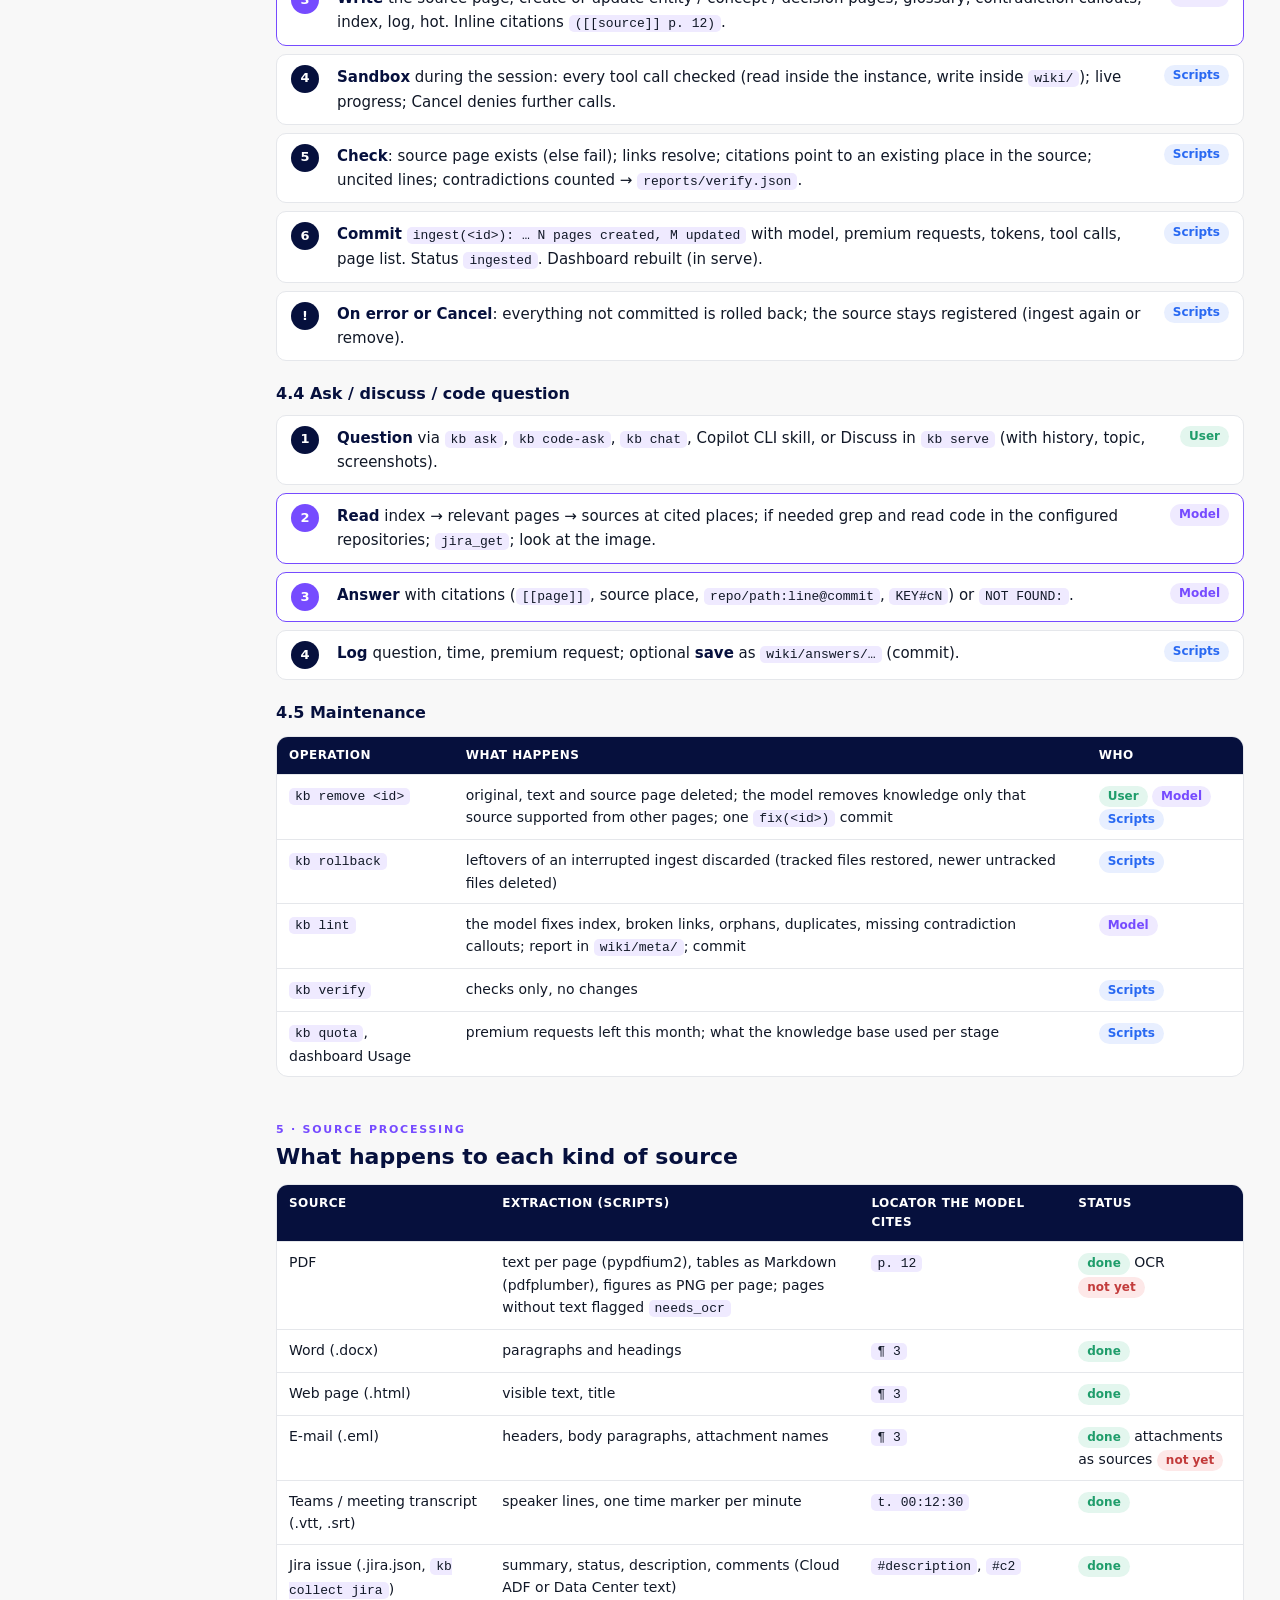
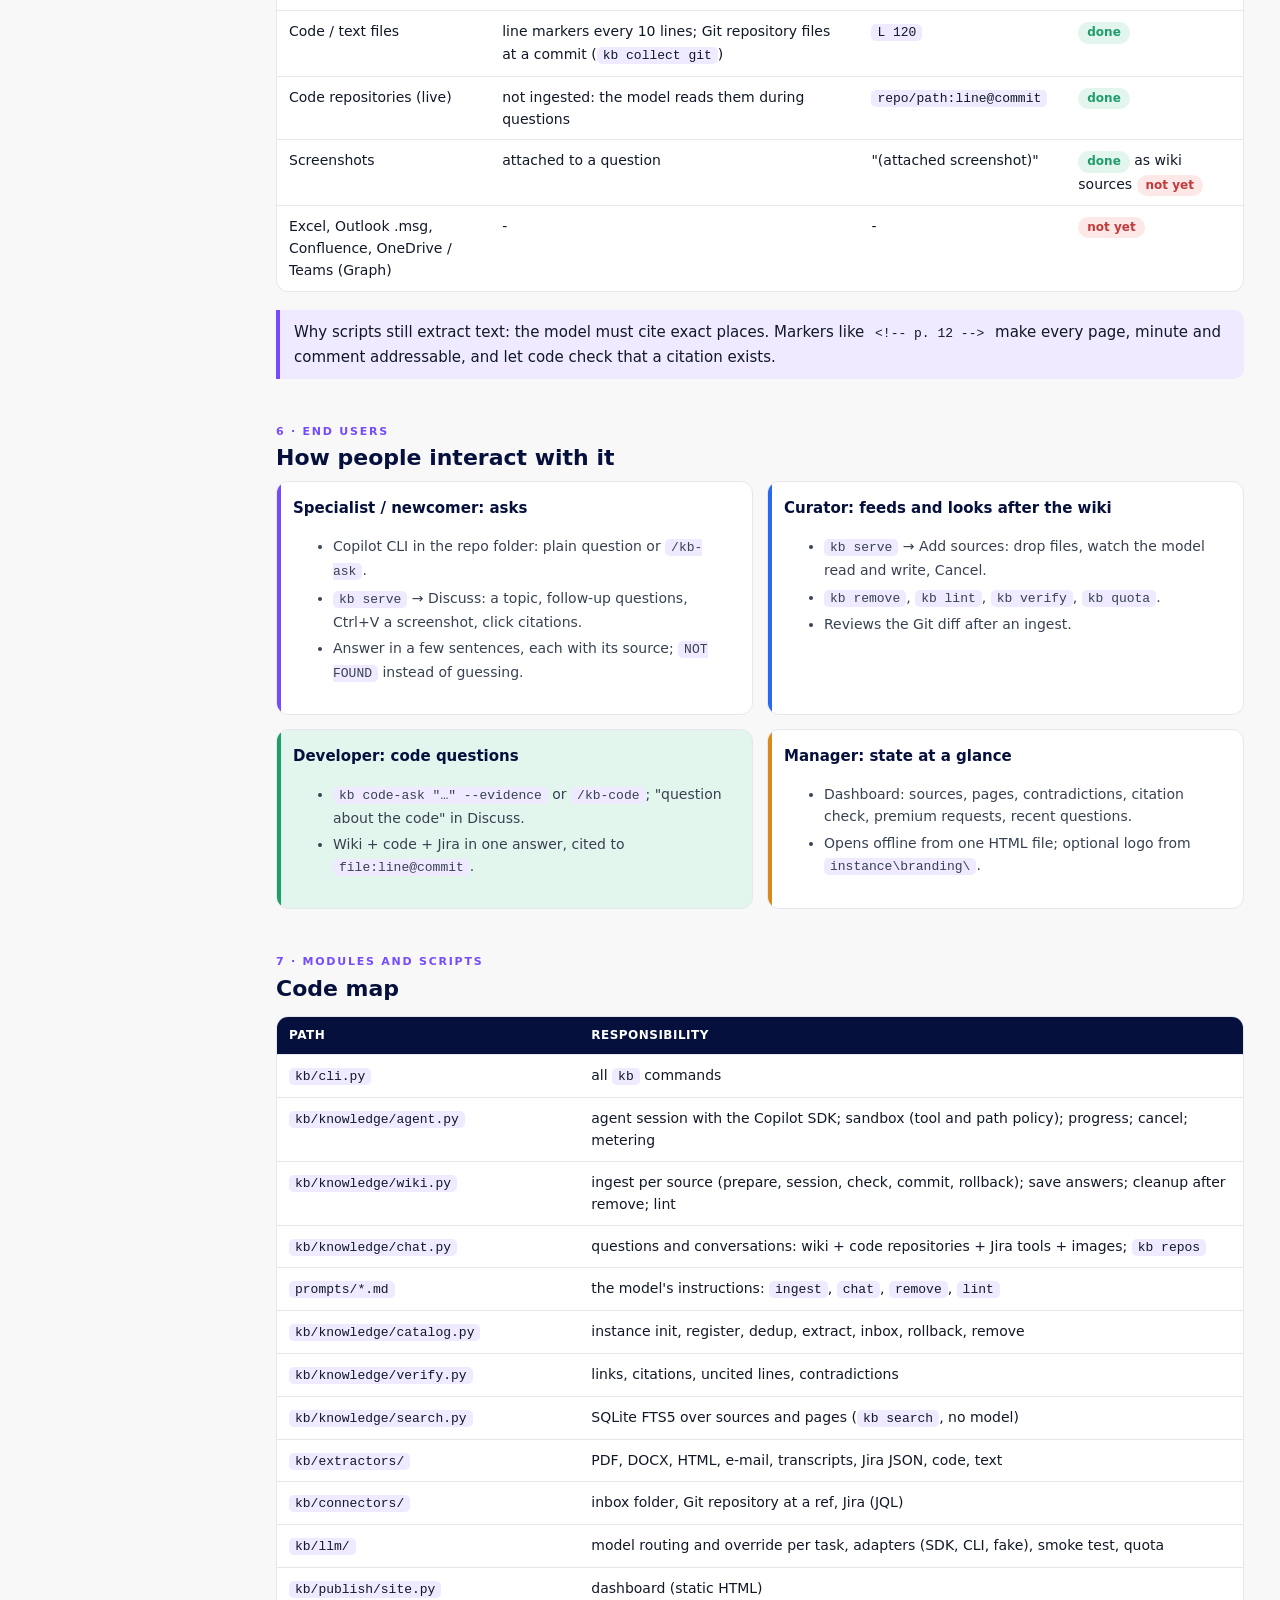
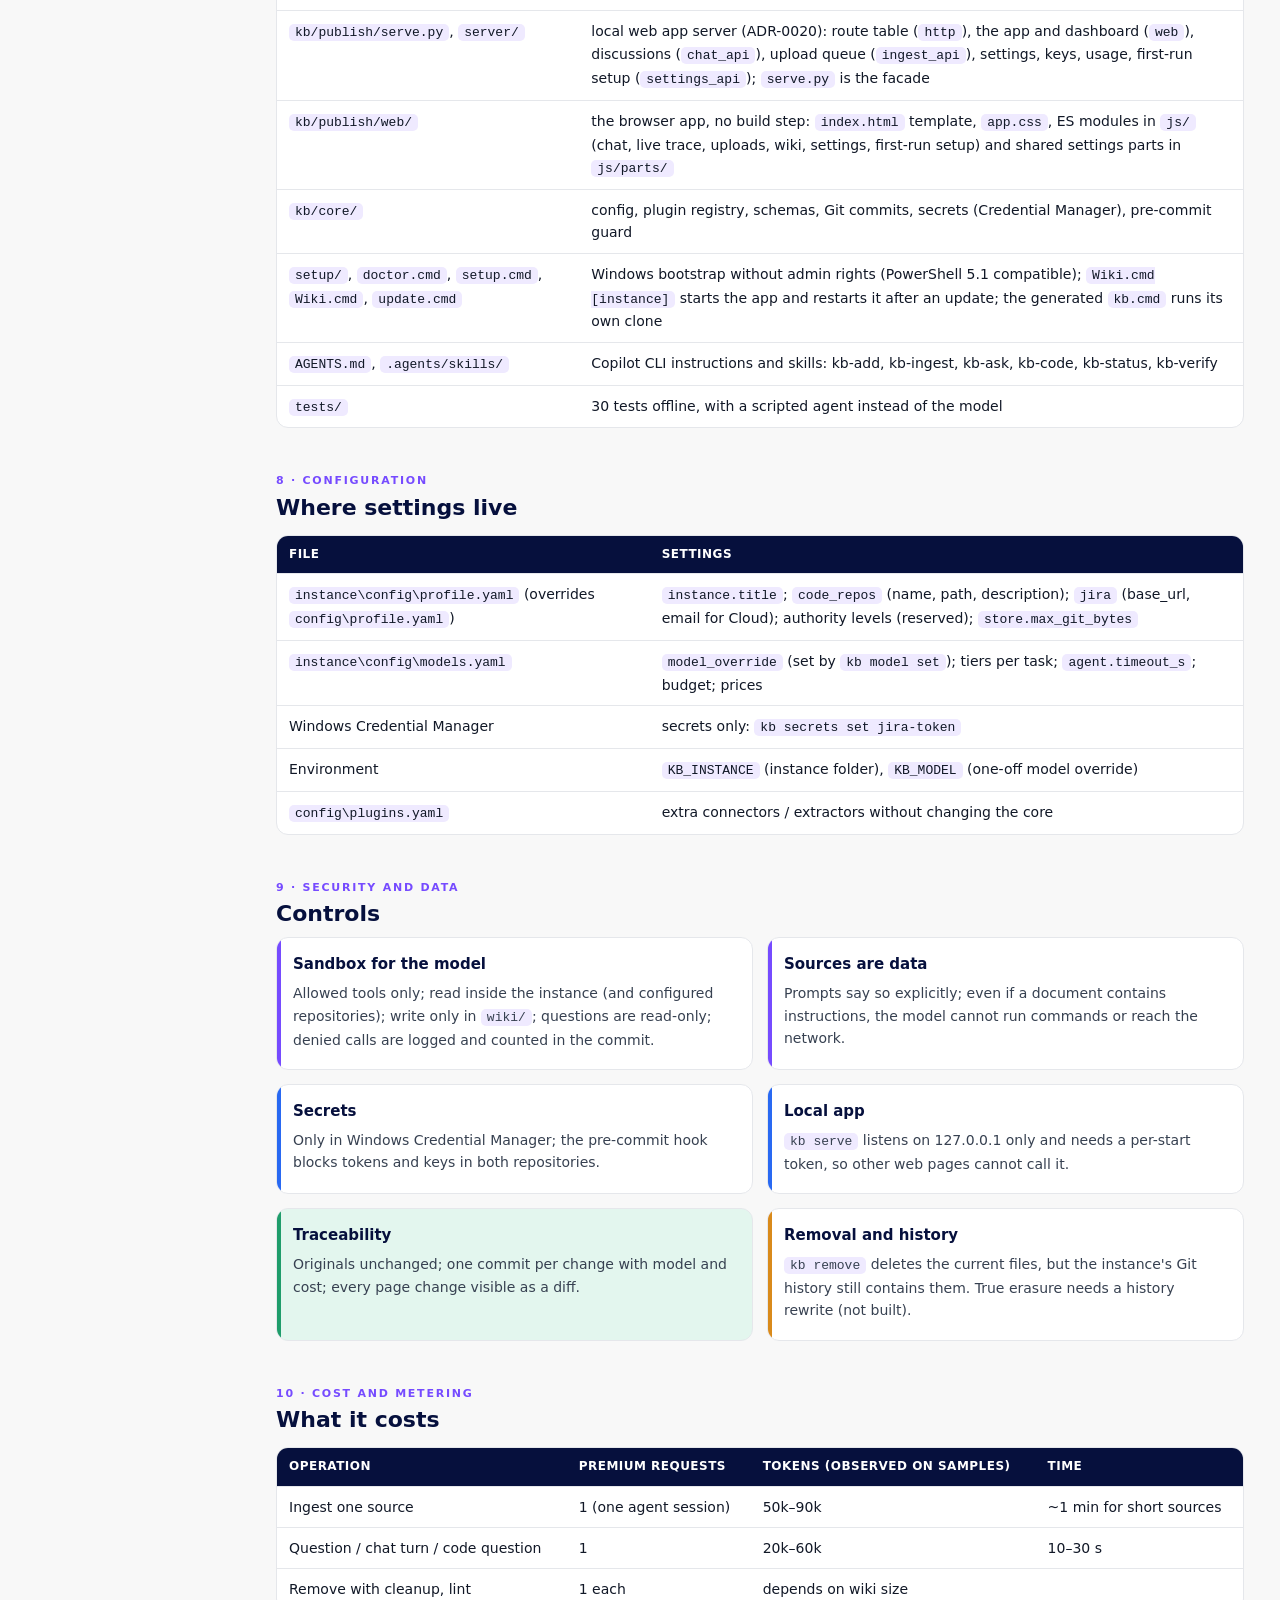
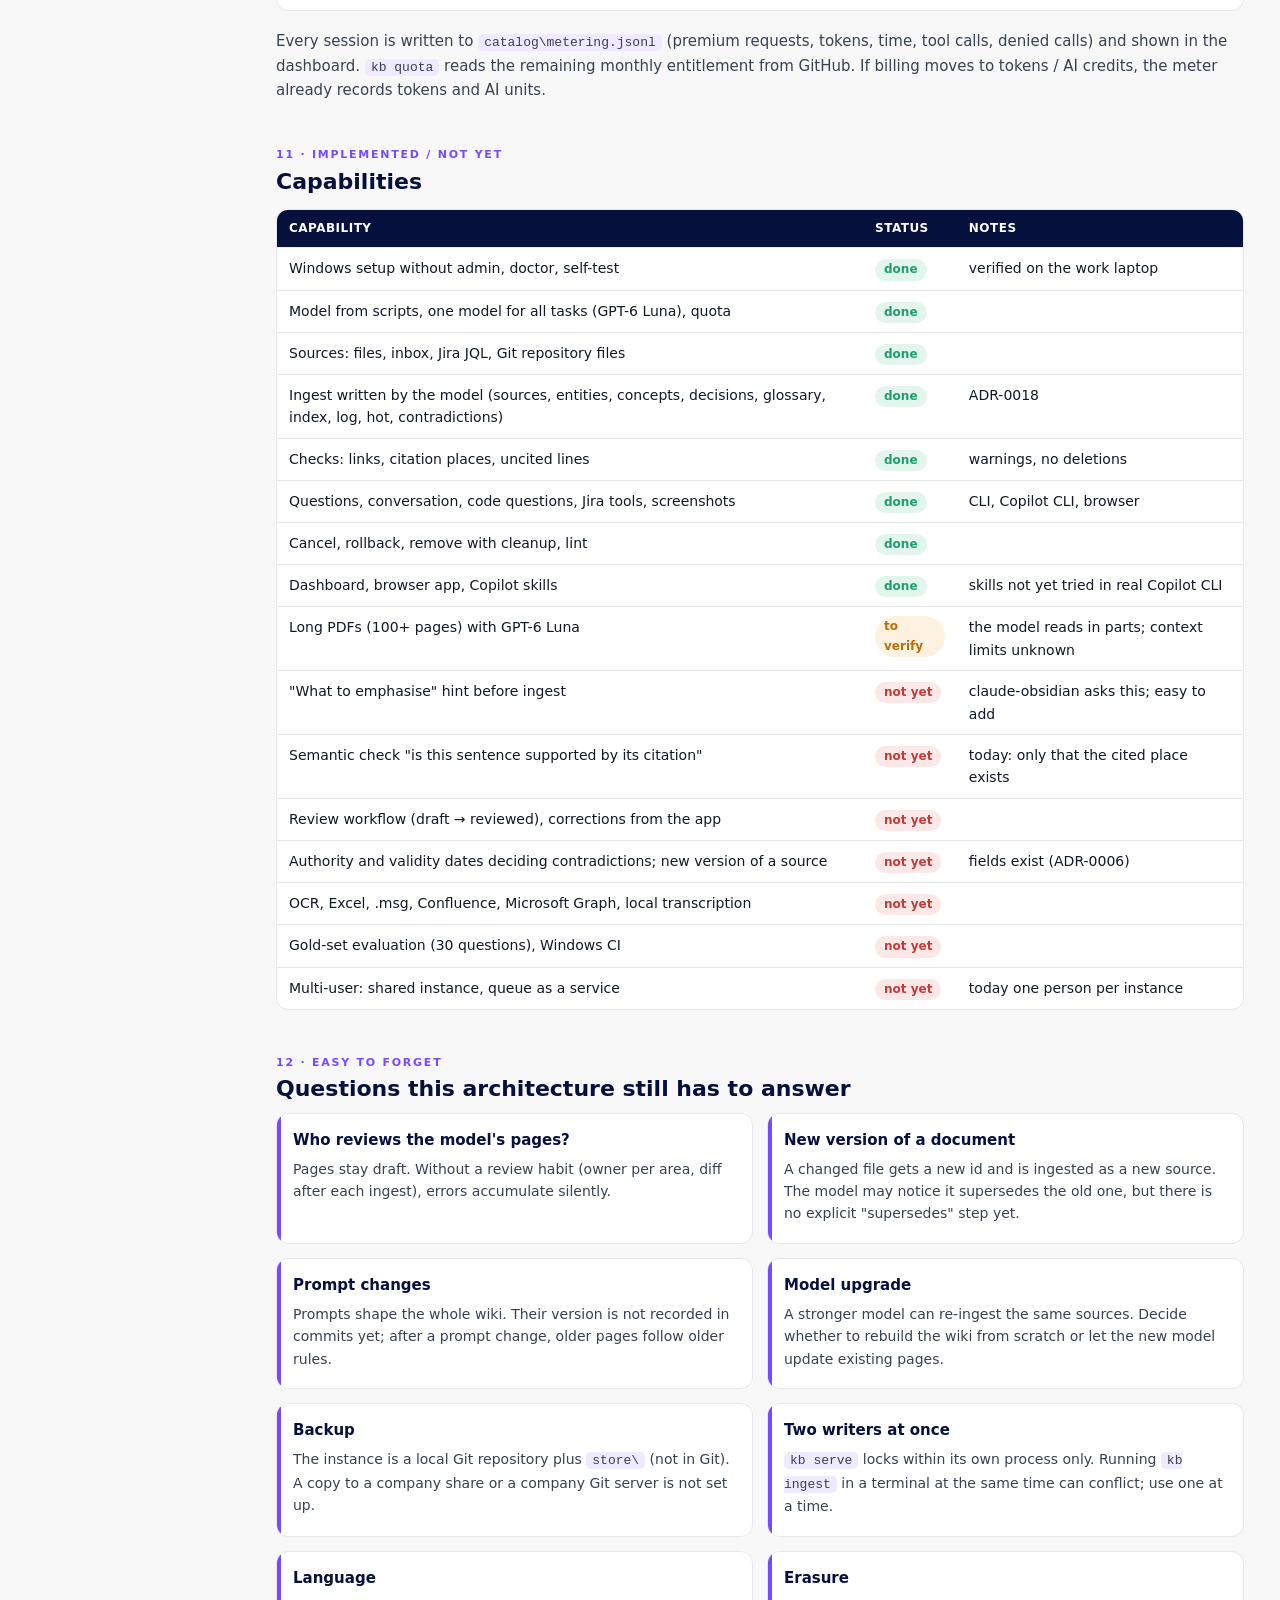
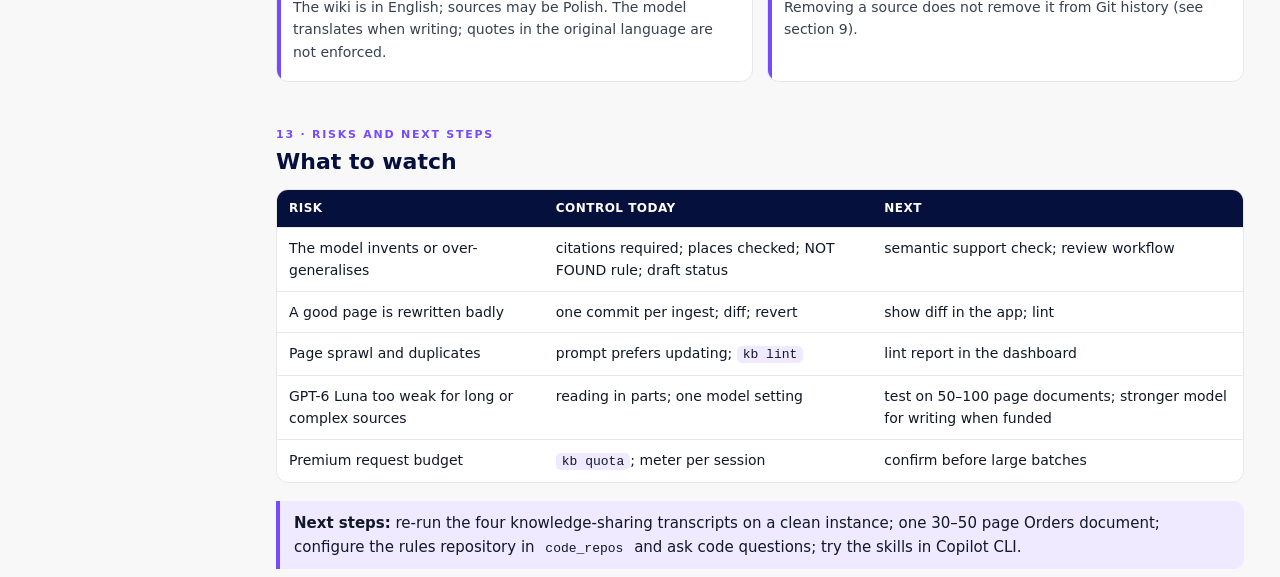
==== commit 6264ff0f: "feat(setup): Wiki launcher and shortcut with an icon (replaces serve.cmd); ZIP copies connected to t" ====
--- a/docs/architecture.html
+++ b/docs/architecture.html
@@ -156,7 +156,7 @@
 <div class="flow">
 <div class="step"><span class="n">1</span><div><b>doctor.cmd</b> read-only machine check: PowerShell, policies, AppLocker, proxy, reachability, Python, Git, Copilot.<br><small>setup/doctor.ps1 → doctor-report.json</small></div><span class="who s">Scripts</span></div>
 <div class="step"><span class="n">2</span><div><b>setup.cmd</b> private Python 3.12 (installer or embeddable), packages, Git hooks, Copilot runtime, kb.cmd, self-test.<br><small>setup/setup.ps1 → setup.log</small></div><span class="who s">Scripts</span></div>
-<div class="step"><span class="n">3</span><div><b>serve.cmd</b> starts <code>kb serve</code>; the first start creates the instance and opens the first-run setup: Copilot sign-in, model (gpt-6-luna preselected), Jira, code repositories<br><small>instance created as its own Git repository; in a terminal: copilot login, kb llm-smoke, kb model set, kb init</small></div><span class="who u">User</span></div>
+<div class="step"><span class="n">3</span><div><b>Wiki</b> (shortcut) starts <code>kb serve</code>; the first start creates the instance and opens the first-run setup: Copilot sign-in, model (gpt-6-luna preselected), Jira, code repositories<br><small>instance created as its own Git repository; in a terminal: copilot login, kb llm-smoke, kb model set, kb init</small></div><span class="who u">User</span></div>
 </div>
 <h3>4.2 Add a source</h3>
 <div class="flow">
@@ -237,7 +237,7 @@
 <tr><td><code>kb/publish/serve.py</code>, <code>server/</code></td><td>local web app server (ADR-0020): route table (<code>http</code>), the app and dashboard (<code>web</code>), discussions (<code>chat_api</code>), upload queue (<code>ingest_api</code>), settings, keys, usage, first-run setup (<code>settings_api</code>); <code>serve.py</code> is the facade</td></tr>
 <tr><td><code>kb/publish/web/</code></td><td>the browser app, no build step: <code>index.html</code> template, <code>app.css</code>, ES modules in <code>js/</code> (chat, live trace, uploads, wiki, settings, first-run setup) and shared settings parts in <code>js/parts/</code></td></tr>
 <tr><td><code>kb/core/</code></td><td>config, plugin registry, schemas, Git commits, secrets (Credential Manager), pre-commit guard</td></tr>
-<tr><td><code>setup/</code>, <code>doctor.cmd</code>, <code>setup.cmd</code>, <code>serve.cmd</code></td><td>Windows bootstrap without admin rights (PowerShell 5.1 compatible); <code>serve.cmd [instance]</code> starts the app; the generated <code>kb.cmd</code> runs its own clone</td></tr>
+<tr><td><code>setup/</code>, <code>doctor.cmd</code>, <code>setup.cmd</code>, <code>Wiki.cmd</code>, <code>update.cmd</code></td><td>Windows bootstrap without admin rights (PowerShell 5.1 compatible); <code>Wiki.cmd [instance]</code> starts the app and restarts it after an update; the generated <code>kb.cmd</code> runs its own clone</td></tr>
 <tr><td><code>AGENTS.md</code>, <code>.agents/skills/</code></td><td>Copilot CLI instructions and skills: kb-add, kb-ingest, kb-ask, kb-code, kb-status, kb-verify</td></tr>
 <tr><td><code>tests/</code></td><td>30 tests offline, with a scripted agent instead of the model</td></tr></table>
 </section>
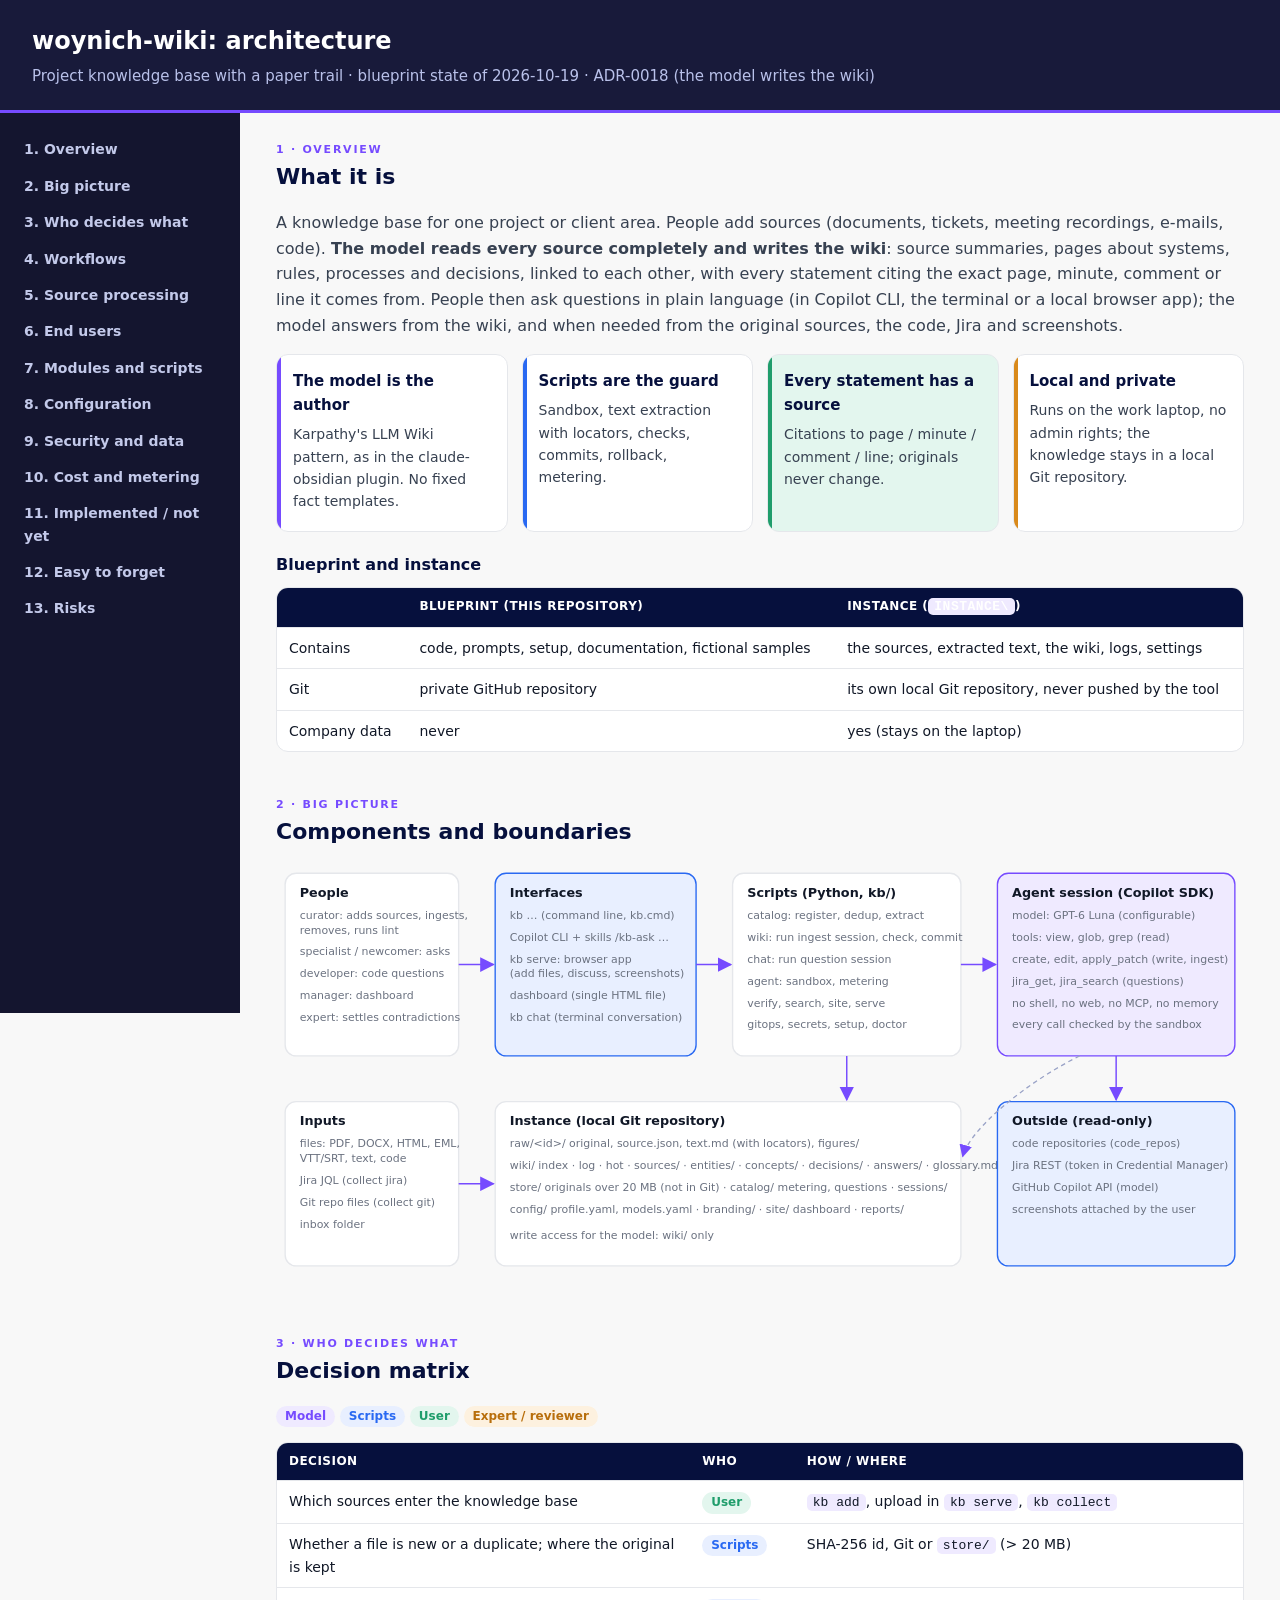
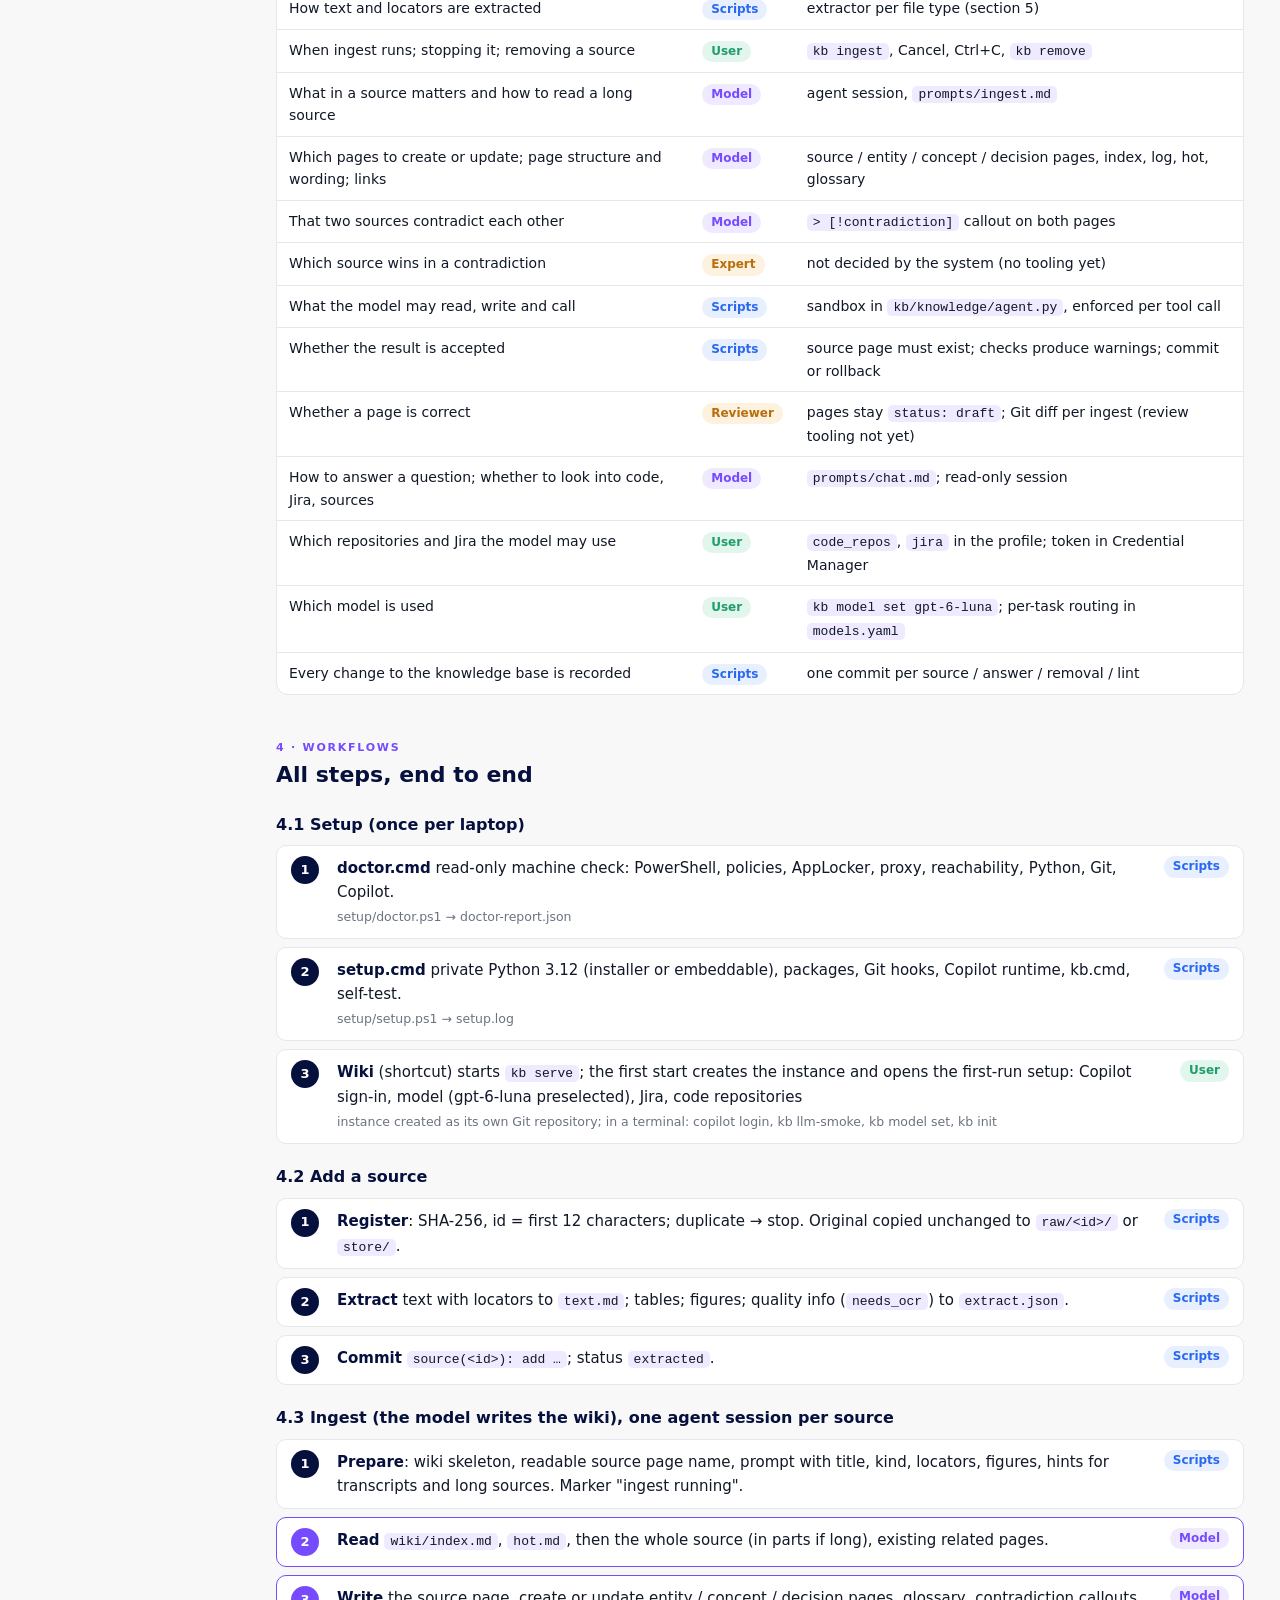
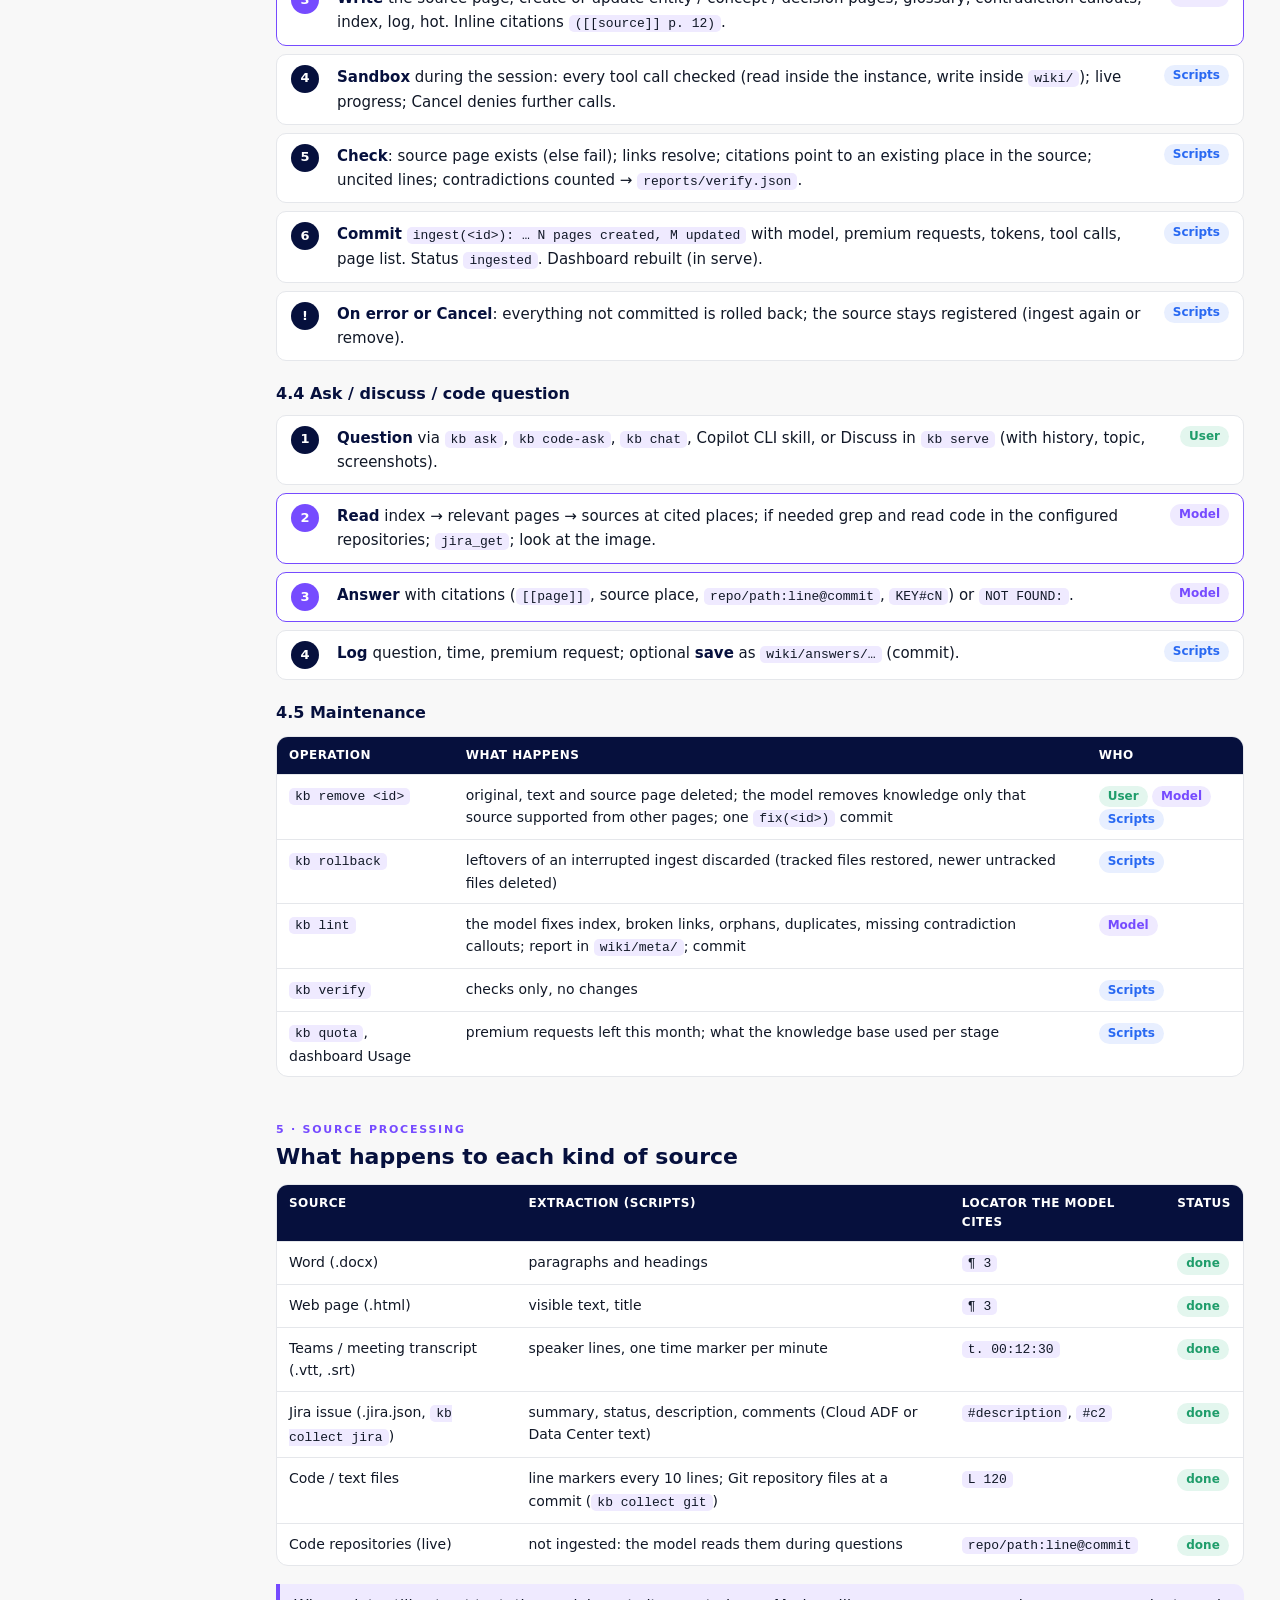
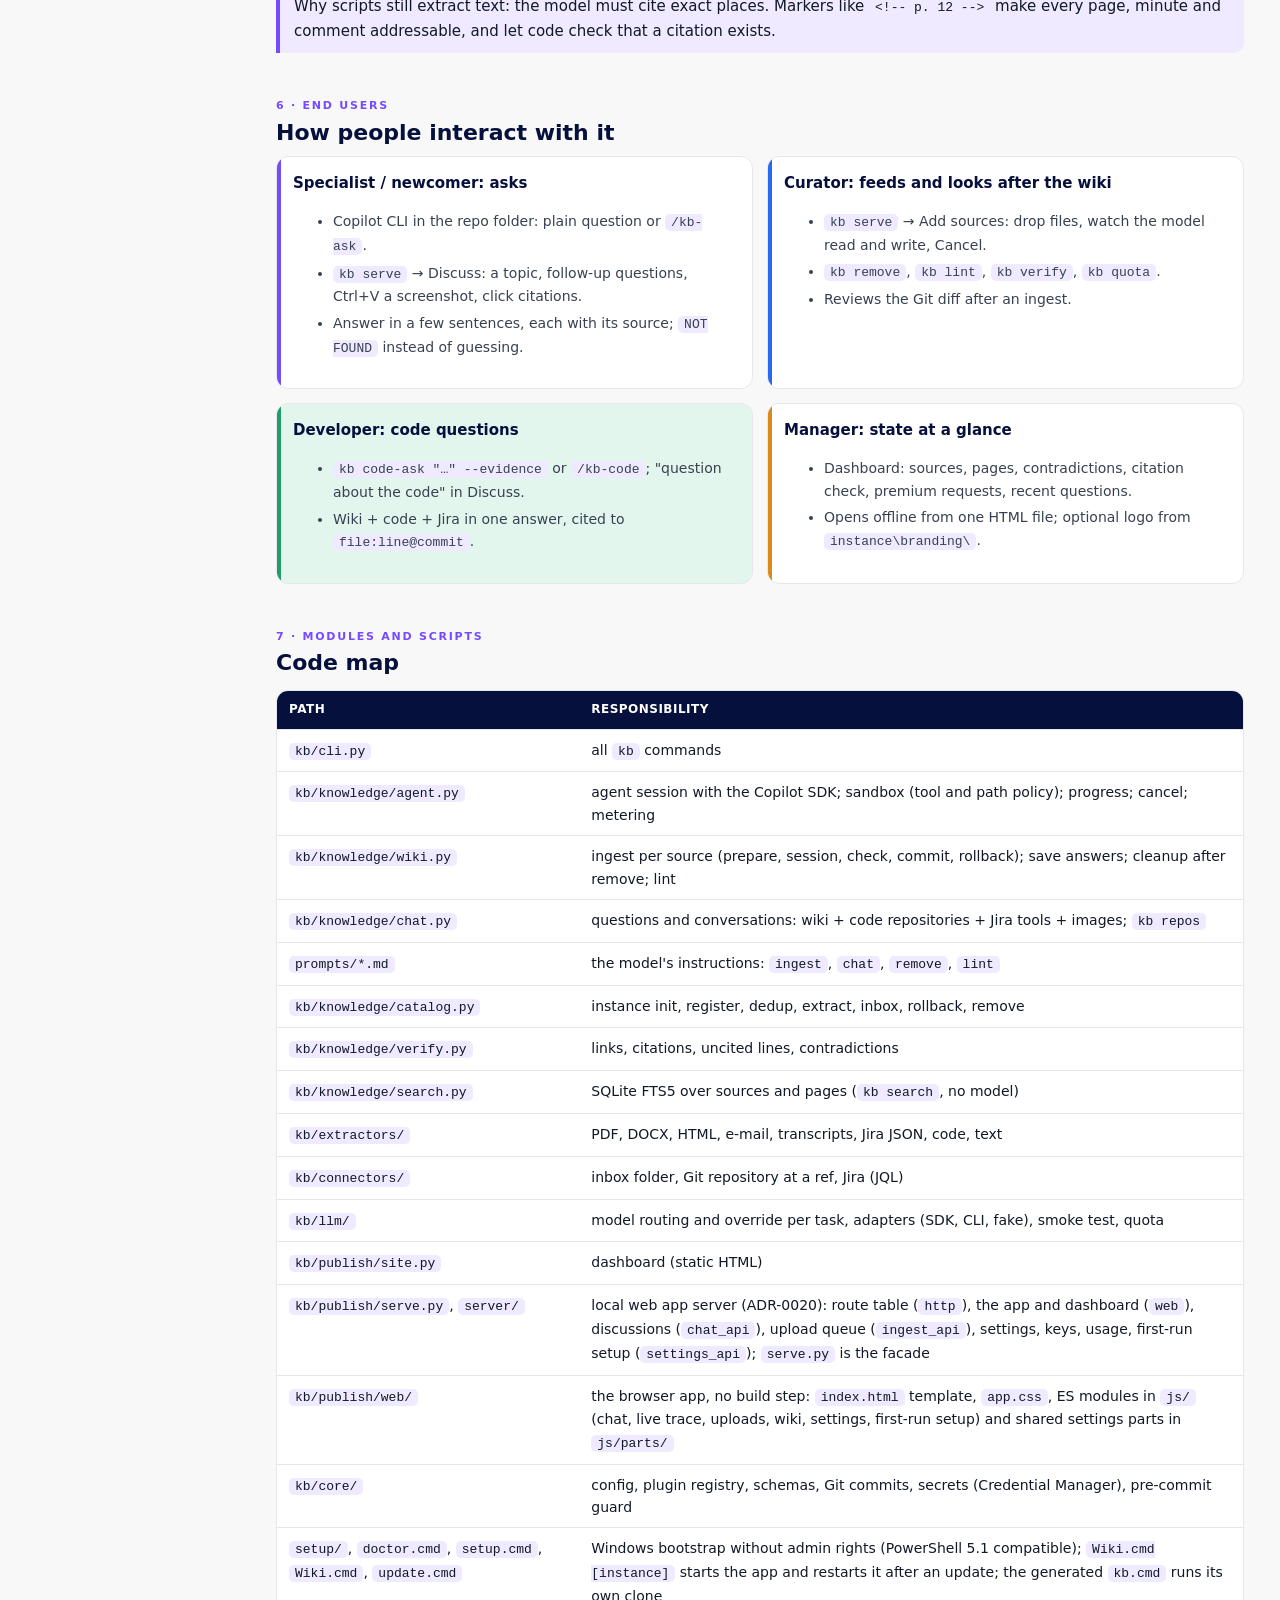
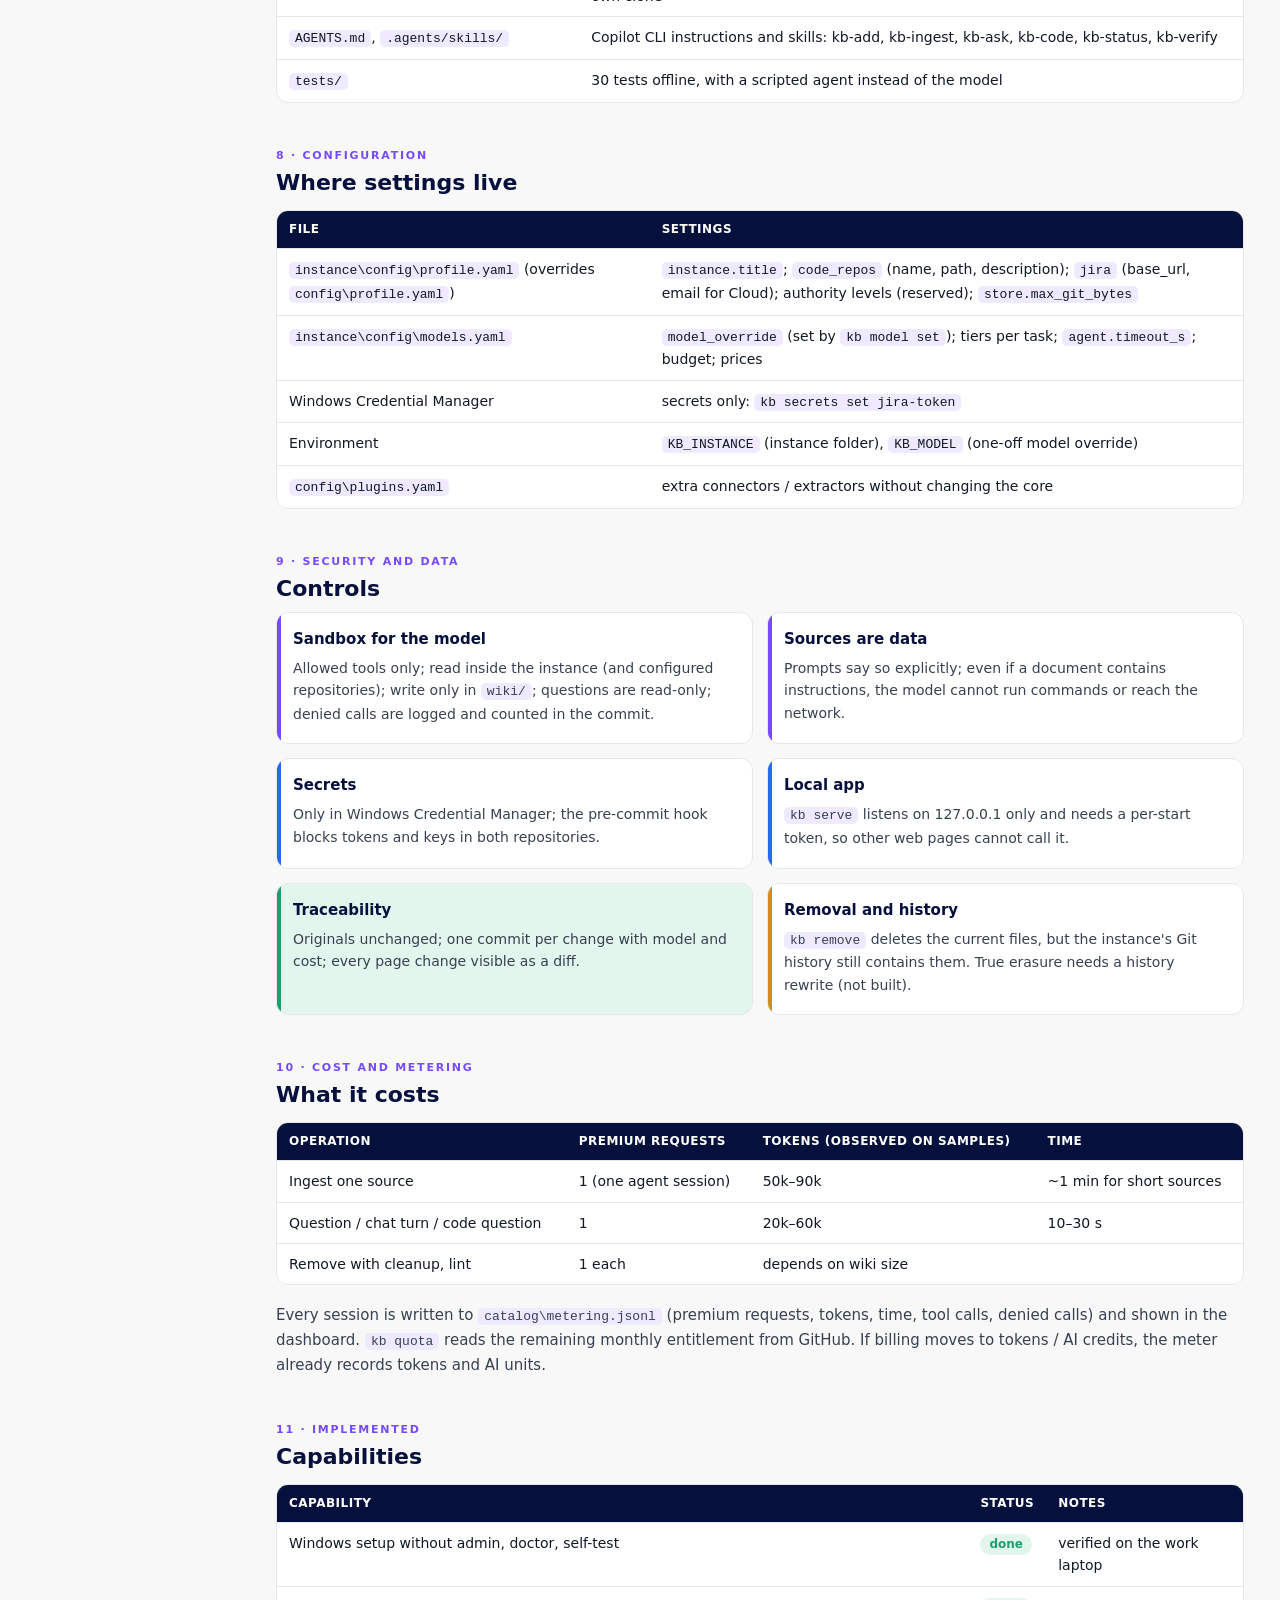
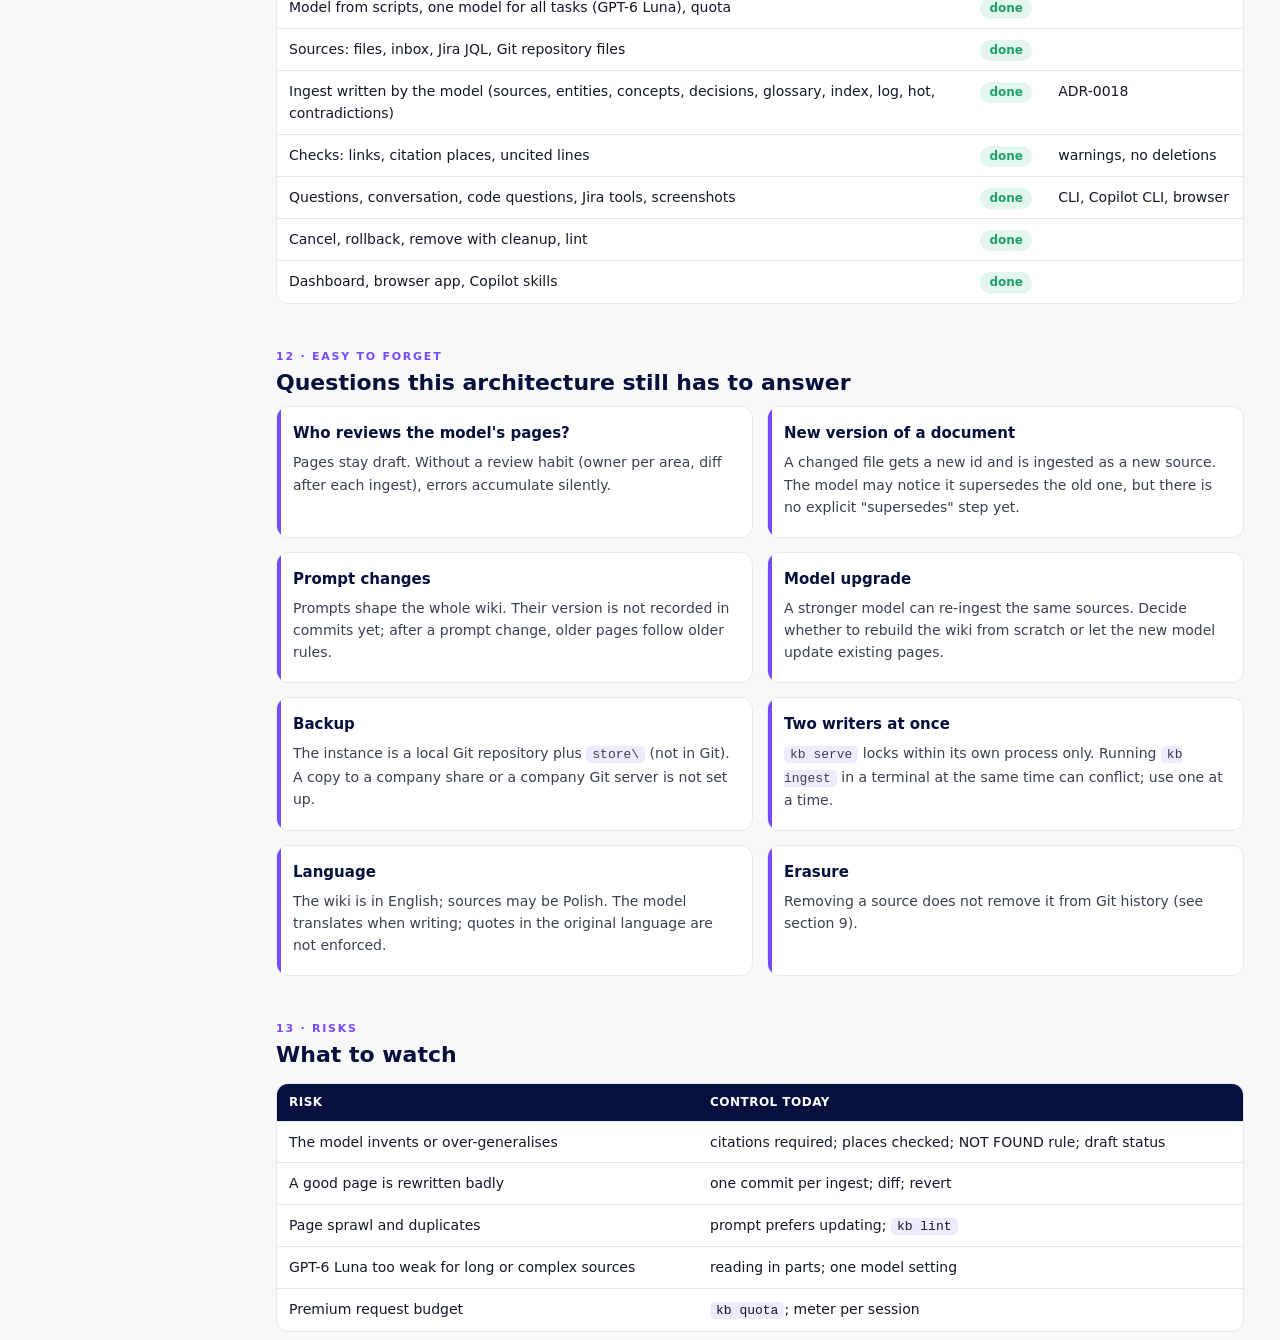
==== commit 646772b4: "chore(repo): remove company names, pitch and plans; app name from branding Neutral default app name " ====
--- a/docs/architecture.html
+++ b/docs/architecture.html
@@ -58,7 +58,7 @@
 <a href="#workflows">4. Workflows</a><a href="#sources">5. Source processing</a><a href="#users">6. End users</a>
 <a href="#modules">7. Modules and scripts</a><a href="#config">8. Configuration</a><a href="#security">9. Security and data</a>
 <a href="#cost">10. Cost and metering</a><a href="#status">11. Implemented / not yet</a><a href="#forgotten">12. Easy to forget</a>
-<a href="#risks">13. Risks and next steps</a>
+<a href="#risks">13. Risks</a>
 </nav>
 <main>
 
@@ -194,16 +194,13 @@
 <div class="kicker">5 · Source processing</div>
 <h2>What happens to each kind of source</h2>
 <table><tr><th>Source</th><th>Extraction (scripts)</th><th>Locator the model cites</th><th>Status</th></tr>
-<tr><td>PDF</td><td>text per page (pypdfium2), tables as Markdown (pdfplumber), figures as PNG per page; pages without text flagged <code>needs_ocr</code></td><td><code>p. 12</code></td><td><span class="pill ok">done</span> OCR <span class="pill no">not yet</span></td></tr>
 <tr><td>Word (.docx)</td><td>paragraphs and headings</td><td><code>¶ 3</code></td><td><span class="pill ok">done</span></td></tr>
 <tr><td>Web page (.html)</td><td>visible text, title</td><td><code>¶ 3</code></td><td><span class="pill ok">done</span></td></tr>
-<tr><td>E-mail (.eml)</td><td>headers, body paragraphs, attachment names</td><td><code>¶ 3</code></td><td><span class="pill ok">done</span> attachments as sources <span class="pill no">not yet</span></td></tr>
 <tr><td>Teams / meeting transcript (.vtt, .srt)</td><td>speaker lines, one time marker per minute</td><td><code>t. 00:12:30</code></td><td><span class="pill ok">done</span></td></tr>
 <tr><td>Jira issue (.jira.json, <code>kb collect jira</code>)</td><td>summary, status, description, comments (Cloud ADF or Data Center text)</td><td><code>#description</code>, <code>#c2</code></td><td><span class="pill ok">done</span></td></tr>
 <tr><td>Code / text files</td><td>line markers every 10 lines; Git repository files at a commit (<code>kb collect git</code>)</td><td><code>L 120</code></td><td><span class="pill ok">done</span></td></tr>
 <tr><td>Code repositories (live)</td><td>not ingested: the model reads them during questions</td><td><code>repo/path:line@commit</code></td><td><span class="pill ok">done</span></td></tr>
-<tr><td>Screenshots</td><td>attached to a question</td><td>"(attached screenshot)"</td><td><span class="pill ok">done</span> as wiki sources <span class="pill no">not yet</span></td></tr>
-<tr><td>Excel, Outlook .msg, Confluence, OneDrive / Teams (Graph)</td><td>-</td><td>-</td><td><span class="pill no">not yet</span></td></tr></table>
+</table>
 <div class="note">Why scripts still extract text: the model must cite exact places. Markers like <code>&lt;!-- p. 12 --&gt;</code> make every page, minute and comment addressable, and let code check that a citation exists.</div>
 </section>
 
@@ -277,7 +274,7 @@
 </section>
 
 <section id="status">
-<div class="kicker">11 · Implemented / not yet</div>
+<div class="kicker">11 · Implemented</div>
 <h2>Capabilities</h2>
 <table><tr><th>Capability</th><th>Status</th><th>Notes</th></tr>
 <tr><td>Windows setup without admin, doctor, self-test</td><td><span class="pill ok">done</span></td><td>verified on the work laptop</td></tr>
@@ -287,15 +284,8 @@
 <tr><td>Checks: links, citation places, uncited lines</td><td><span class="pill ok">done</span></td><td>warnings, no deletions</td></tr>
 <tr><td>Questions, conversation, code questions, Jira tools, screenshots</td><td><span class="pill ok">done</span></td><td>CLI, Copilot CLI, browser</td></tr>
 <tr><td>Cancel, rollback, remove with cleanup, lint</td><td><span class="pill ok">done</span></td><td></td></tr>
-<tr><td>Dashboard, browser app, Copilot skills</td><td><span class="pill ok">done</span></td><td>skills not yet tried in real Copilot CLI</td></tr>
-<tr><td>Long PDFs (100+ pages) with GPT-6 Luna</td><td><span class="pill part">to verify</span></td><td>the model reads in parts; context limits unknown</td></tr>
-<tr><td>"What to emphasise" hint before ingest</td><td><span class="pill no">not yet</span></td><td>claude-obsidian asks this; easy to add</td></tr>
-<tr><td>Semantic check "is this sentence supported by its citation"</td><td><span class="pill no">not yet</span></td><td>today: only that the cited place exists</td></tr>
-<tr><td>Review workflow (draft → reviewed), corrections from the app</td><td><span class="pill no">not yet</span></td><td></td></tr>
-<tr><td>Authority and validity dates deciding contradictions; new version of a source</td><td><span class="pill no">not yet</span></td><td>fields exist (ADR-0006)</td></tr>
-<tr><td>OCR, Excel, .msg, Confluence, Microsoft Graph, local transcription</td><td><span class="pill no">not yet</span></td><td></td></tr>
-<tr><td>Gold-set evaluation (30 questions), Windows CI</td><td><span class="pill no">not yet</span></td><td></td></tr>
-<tr><td>Multi-user: shared instance, queue as a service</td><td><span class="pill no">not yet</span></td><td>today one person per instance</td></tr></table>
+<tr><td>Dashboard, browser app, Copilot skills</td><td><span class="pill ok">done</span></td><td></td></tr>
+</table>
 </section>
 
 <section id="forgotten">
@@ -314,15 +304,14 @@
 </section>
 
 <section id="risks">
-<div class="kicker">13 · Risks and next steps</div>
+<div class="kicker">13 · Risks</div>
 <h2>What to watch</h2>
-<table><tr><th>Risk</th><th>Control today</th><th>Next</th></tr>
-<tr><td>The model invents or over-generalises</td><td>citations required; places checked; NOT FOUND rule; draft status</td><td>semantic support check; review workflow</td></tr>
-<tr><td>A good page is rewritten badly</td><td>one commit per ingest; diff; revert</td><td>show diff in the app; lint</td></tr>
-<tr><td>Page sprawl and duplicates</td><td>prompt prefers updating; <code>kb lint</code></td><td>lint report in the dashboard</td></tr>
-<tr><td>GPT-6 Luna too weak for long or complex sources</td><td>reading in parts; one model setting</td><td>test on 50–100 page documents; stronger model for writing when funded</td></tr>
-<tr><td>Premium request budget</td><td><code>kb quota</code>; meter per session</td><td>confirm before large batches</td></tr></table>
-<div class="note"><b>Next steps:</b> re-run the four knowledge-sharing transcripts on a clean instance; one 30–50 page Orders document; configure the rules repository in <code>code_repos</code> and ask code questions; try the skills in Copilot CLI.</div>
+<table><tr><th>Risk</th><th>Control today</th></tr>
+<tr><td>The model invents or over-generalises</td><td>citations required; places checked; NOT FOUND rule; draft status</td></tr>
+<tr><td>A good page is rewritten badly</td><td>one commit per ingest; diff; revert</td></tr>
+<tr><td>Page sprawl and duplicates</td><td>prompt prefers updating; <code>kb lint</code></td></tr>
+<tr><td>GPT-6 Luna too weak for long or complex sources</td><td>reading in parts; one model setting</td></tr>
+<tr><td>Premium request budget</td><td><code>kb quota</code>; meter per session</td></tr></table>
 </section>
 </main>
 </div>
